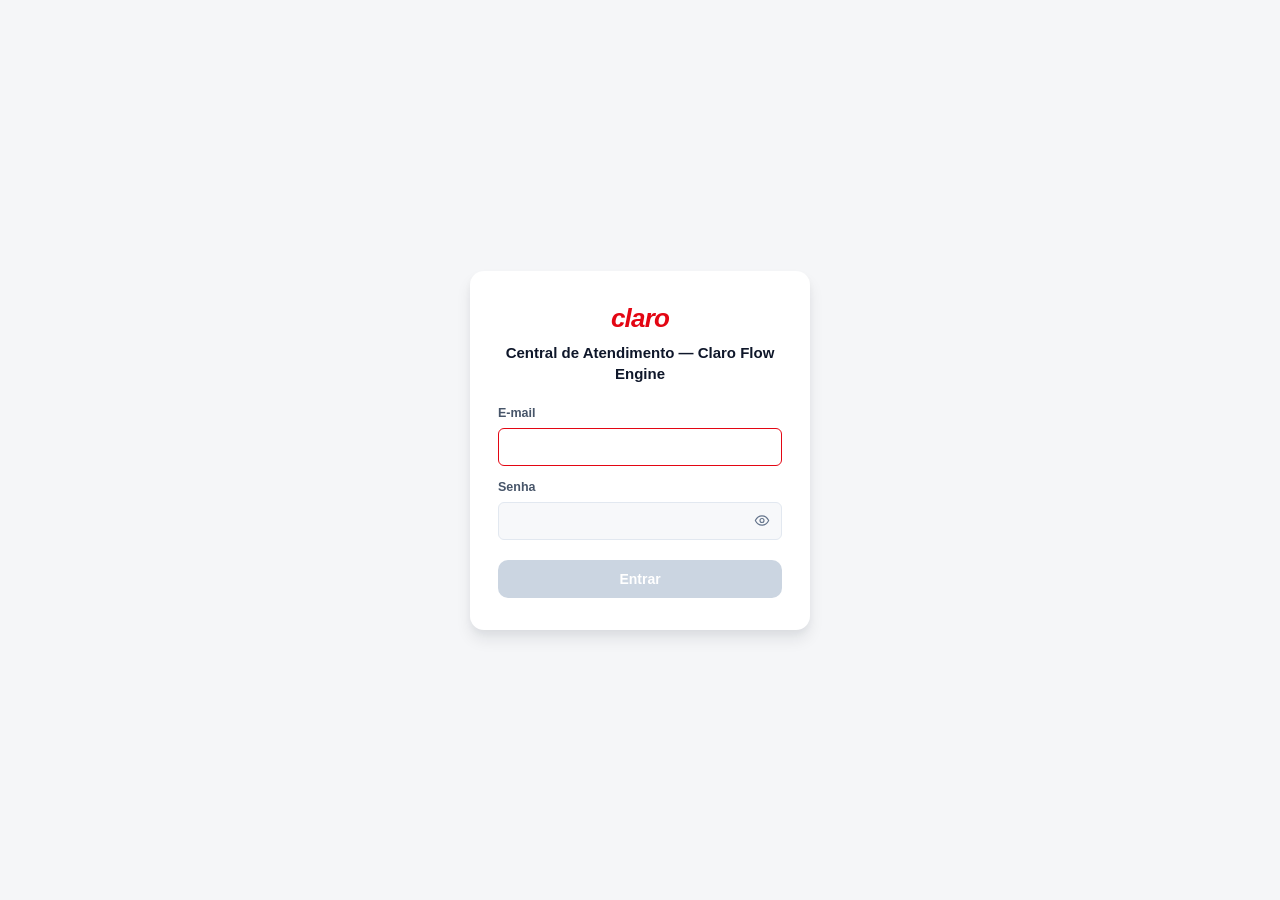
==== channels/attendant-panel/index.html @ 2c543854 "feat(a11y): add accessibility preferences base for text size, spacing, motion and focus" ====
<!DOCTYPE html>
<html lang="pt-BR">
<head>
  <meta charset="UTF-8" />
  <meta name="viewport" content="width=device-width, initial-scale=1.0" />
  <title>Painel do Atendente (simulado)</title>
  <link rel="stylesheet" href="styles.css" />
  <link rel="stylesheet" href="a11y.css" />
  <script src="a11y.js"></script>
</head>
<body>
  <!-- Tela de login (FASE 4.1, item C.2) — mostrada sempre que não há sessão válida; .app-layout
       começa escondido via HTML mesmo (não só JS) para nunca "piscar" o painel antes da checagem. -->
  <div id="login-screen" class="login-screen">
    <form id="login-form" class="login-card" novalidate>
      <div class="login-brand">
        <div class="sidebar-logo login-logo">claro</div>
        <h1 class="login-title">Central de Atendimento — Claro Flow Engine</h1>
      </div>

      <div id="login-error" class="login-error hidden" role="alert"></div>

      <label for="login-email" class="login-label">E-mail</label>
      <input id="login-email" type="email" class="login-input" autocomplete="username" required />

      <label for="login-password" class="login-label">Senha</label>
      <div class="login-password-wrapper">
        <input id="login-password" type="password" class="login-input" autocomplete="current-password" required />
        <button type="button" class="login-password-toggle" id="login-password-toggle" aria-label="Mostrar senha">
          <svg viewBox="0 0 24 24" fill="none" xmlns="http://www.w3.org/2000/svg" width="17" height="17" aria-hidden="true"><path d="M2 12s3.5-7 10-7 10 7 10 7-3.5 7-10 7-10-7-10-7z" stroke="currentColor" stroke-width="1.7" stroke-linecap="round" stroke-linejoin="round"/><circle cx="12" cy="12" r="3" stroke="currentColor" stroke-width="1.7"/></svg>
        </button>
      </div>

      <button type="submit" class="login-submit-button" id="login-submit-button" disabled>
        <span class="login-submit-spinner" aria-hidden="true"></span>
        <span id="login-submit-text">Entrar</span>
      </button>
    </form>
  </div>

  <div class="layout hidden" id="app-layout">

    <aside class="sidebar">
      <div class="sidebar-brand">
        <div class="sidebar-logo">claro</div>
        <div class="sidebar-brand-subtitle">Central de Atendimento</div>
      </div>

      <!-- Dados do usuário logado (FASE 4.1, item C.4) — preenchidos via JS a partir de GET /auth/me. -->
      <div class="attendant-card">
        <div class="attendant-avatar" id="attendant-avatar">--</div>
        <div class="attendant-info">
          <div class="attendant-name" id="attendant-name">—</div>
          <div class="attendant-role" id="attendant-role">—</div>
          <div class="attendant-status"><span class="status-dot-pulse" aria-hidden="true"></span>Em atendimento</div>
        </div>
        <button type="button" class="attendant-logout-button" id="sidebar-logout-button" aria-label="Sair">
          <svg viewBox="0 0 24 24" fill="none" xmlns="http://www.w3.org/2000/svg" width="16" height="16" aria-hidden="true"><path d="M15 17l5-5-5-5" stroke="currentColor" stroke-width="1.8" stroke-linecap="round" stroke-linejoin="round"/><path d="M20 12H9" stroke="currentColor" stroke-width="1.8" stroke-linecap="round"/><path d="M12 19H6a2 2 0 01-2-2V7a2 2 0 012-2h6" stroke="currentColor" stroke-width="1.8" stroke-linecap="round" stroke-linejoin="round"/></svg>
        </button>
      </div>

      <!-- Itens de menu exclusivos de um perfil usam data-role="manager" (ou "attendant") — a função
           applyRoleVisibility(role), em app.js, escondo/mostra conforme o perfil logado (FASE 4.1,
           item C.4). Nenhum item usa isso ainda nesta fase; a FASE 4.2 adiciona "Visão do Gestor"
           com data-role="manager". A proteção real continua sendo a policy ManagerOnly no backend
           (B.3) — esconder o item é só experiência de uso, não segurança. -->
      <nav class="sidebar-nav">
        <button type="button" class="sidebar-nav-item active" id="nav-consulta" data-view="consulta">
          <span class="sidebar-nav-icon">
            <svg viewBox="0 0 24 24" fill="none" xmlns="http://www.w3.org/2000/svg" width="17" height="17"><circle cx="11" cy="11" r="7" stroke="currentColor" stroke-width="1.8"/><line x1="21" y1="21" x2="16.5" y2="16.5" stroke="currentColor" stroke-width="1.8" stroke-linecap="round"/></svg>
          </span>
          Consulta de jornada
        </button>
        <button type="button" class="sidebar-nav-item" id="nav-jornadas-ativas" data-view="jornadas-ativas">
          <span class="sidebar-nav-icon">
            <svg viewBox="0 0 24 24" fill="none" xmlns="http://www.w3.org/2000/svg" width="17" height="17"><line x1="4" y1="6" x2="20" y2="6" stroke="currentColor" stroke-width="1.8" stroke-linecap="round"/><line x1="4" y1="12" x2="20" y2="12" stroke="currentColor" stroke-width="1.8" stroke-linecap="round"/><line x1="4" y1="18" x2="14" y2="18" stroke="currentColor" stroke-width="1.8" stroke-linecap="round"/></svg>
          </span>
          Jornadas ativas
          <span class="sidebar-nav-badge hidden" id="active-journeys-badge">0</span>
        </button>
        <button type="button" class="sidebar-nav-item" id="nav-metricas" data-view="metricas">
          <span class="sidebar-nav-icon">
            <svg viewBox="0 0 24 24" fill="none" xmlns="http://www.w3.org/2000/svg" width="17" height="17"><line x1="5" y1="20" x2="5" y2="12" stroke="currentColor" stroke-width="1.8" stroke-linecap="round"/><line x1="12" y1="20" x2="12" y2="6" stroke="currentColor" stroke-width="1.8" stroke-linecap="round"/><line x1="19" y1="20" x2="19" y2="15" stroke="currentColor" stroke-width="1.8" stroke-linecap="round"/></svg>
          </span>
          Métricas
        </button>
        <button type="button" class="sidebar-nav-item" id="nav-oportunidades" data-view="oportunidades">
          <span class="sidebar-nav-icon">
            <svg viewBox="0 0 24 24" fill="none" xmlns="http://www.w3.org/2000/svg" width="17" height="17"><path d="M12 2l2.5 6.5L21 11l-6.5 2.5L12 20l-2.5-6.5L3 11l6.5-2.5L12 2z" stroke="currentColor" stroke-width="1.6" stroke-linejoin="round"/></svg>
          </span>
          Oportunidades
          <span class="sidebar-nav-badge hidden" id="opportunities-badge">0</span>
        </button>
        <button type="button" class="sidebar-nav-item" id="nav-configuracoes" data-view="configuracoes">
          <span class="sidebar-nav-icon">
            <svg viewBox="0 0 24 24" fill="none" xmlns="http://www.w3.org/2000/svg" width="17" height="17"><circle cx="12" cy="12" r="3" stroke="currentColor" stroke-width="1.7"/><path d="M19.4 15a1.65 1.65 0 00.33 1.82l.06.06a2 2 0 010 2.83 2 2 0 01-2.83 0l-.06-.06a1.65 1.65 0 00-1.82-.33 1.65 1.65 0 00-1 1.51V21a2 2 0 01-2 2 2 2 0 01-2-2v-.09A1.65 1.65 0 009 19.4a1.65 1.65 0 00-1.82.33l-.06.06a2 2 0 01-2.83 0 2 2 0 010-2.83l.06-.06a1.65 1.65 0 00.33-1.82 1.65 1.65 0 00-1.51-1H3a2 2 0 01-2-2 2 2 0 012-2h.09A1.65 1.65 0 004.6 9a1.65 1.65 0 00-.33-1.82l-.06-.06a2 2 0 010-2.83 2 2 0 012.83 0l.06.06a1.65 1.65 0 001.82.33H9a1.65 1.65 0 001-1.51V3a2 2 0 012-2 2 2 0 012 2v.09a1.65 1.65 0 001 1.51 1.65 1.65 0 001.82-.33l.06-.06a2 2 0 012.83 0 2 2 0 010 2.83l-.06.06a1.65 1.65 0 00-.33 1.82V9a1.65 1.65 0 001.51 1H21a2 2 0 012 2 2 2 0 01-2 2h-.09a1.65 1.65 0 00-1.51 1z" stroke="currentColor" stroke-width="1.5" stroke-linecap="round" stroke-linejoin="round"/></svg>
          </span>
          Configurações
        </button>
      </nav>

      <div class="sidebar-footer">CFE v1.0 — Modo simulação</div>
    </aside>

    <main class="main">
      <header class="main-header">
        <div>
          <h1 id="main-title">Consulta de Jornada</h1>
          <p class="main-subtitle" id="main-subtitle">Consulte o contexto completo de qualquer cliente em atendimento</p>
        </div>
        <div class="header-clock" id="header-clock" aria-live="off"></div>
      </header>

      <div id="view-consulta" class="main-view">

      <div id="degraded-banner" class="degraded-banner hidden">
        <span id="degraded-banner-text"></span>
      </div>

      <form id="search-form" class="search-form">
        <div class="search-input-wrapper">
          <span class="search-input-icon" aria-hidden="true">
            <svg viewBox="0 0 24 24" fill="none" xmlns="http://www.w3.org/2000/svg" width="17" height="17"><circle cx="11" cy="11" r="7" stroke="currentColor" stroke-width="1.8"/><line x1="21" y1="21" x2="16.5" y2="16.5" stroke="currentColor" stroke-width="1.8" stroke-linecap="round"/></svg>
          </span>
          <input id="search-input" type="text" placeholder="Digite CPF ou telefone do cliente" autocomplete="off" />
        </div>
        <button type="submit">
          <svg viewBox="0 0 24 24" fill="none" xmlns="http://www.w3.org/2000/svg" width="15" height="15"><circle cx="11" cy="11" r="7" stroke="currentColor" stroke-width="1.9"/><line x1="21" y1="21" x2="16.5" y2="16.5" stroke="currentColor" stroke-width="1.9" stroke-linecap="round"/></svg>
          Buscar
        </button>
      </form>
      <p class="search-hint">Aceita CPF (11 dígitos) ou telefone com DDD (13 dígitos).</p>

      <div id="search-message" class="search-message hidden"></div>

      <!-- Empty state -->
      <div id="empty-state" class="empty-state">
        <div class="empty-state-icon" aria-hidden="true">
          <svg viewBox="0 0 24 24" fill="none" xmlns="http://www.w3.org/2000/svg" width="52" height="52"><circle cx="10" cy="8" r="3.5" stroke="currentColor" stroke-width="1.4"/><path d="M3.5 19c1.4-3.3 3.8-5 6.5-5" stroke="currentColor" stroke-width="1.4" stroke-linecap="round"/><circle cx="16.5" cy="16.5" r="4" stroke="currentColor" stroke-width="1.4"/><line x1="19.3" y1="19.3" x2="22" y2="22" stroke="currentColor" stroke-width="1.4" stroke-linecap="round"/></svg>
        </div>
        <h2>Nenhum cliente em consulta</h2>
        <p>Digite o CPF ou telefone do cliente no campo acima<br />para visualizar o contexto completo da jornada.</p>

        <div class="empty-state-suggestions">
          <div class="suggestion-card">
            <span class="suggestion-label">Última consulta</span>
            <span class="suggestion-value">Ana Silva — há 5 min</span>
          </div>
          <div class="suggestion-card">
            <span class="suggestion-label">Cliente frequente</span>
            <span class="suggestion-value">Carlos Mendes</span>
          </div>
          <div class="suggestion-card">
            <span class="suggestion-label">Aguardando retomada</span>
            <span class="suggestion-value">Mariana Souza</span>
          </div>
        </div>
      </div>

      <!-- Dados do Cliente -->
      <section id="customer-block" class="panel-block customer-hero hidden">
        <div class="customer-hero-header">
          <div class="customer-avatar" id="customer-avatar">--</div>
          <div class="customer-hero-info">
            <div id="customer-name" class="customer-hero-name"></div>
            <div class="customer-hero-cpf-row">
              <span id="customer-cpf" class="customer-hero-cpf"></span>
              <button type="button" id="reveal-cpf-button" class="reveal-cpf-button hidden" aria-label="Mostrar CPF completo">
                <svg viewBox="0 0 24 24" fill="none" xmlns="http://www.w3.org/2000/svg" width="14" height="14" aria-hidden="true"><path d="M2 12s3.5-6.5 10-6.5S22 12 22 12s-3.5 6.5-10 6.5S2 12 2 12z" stroke="currentColor" stroke-width="1.7" stroke-linejoin="round"/><circle cx="12" cy="12" r="2.6" stroke="currentColor" stroke-width="1.7"/></svg>
                Mostrar CPF completo
              </button>
            </div>
          </div>
          <div class="customer-tenure-badge" id="customer-tenure-badge">Cliente desde —</div>
        </div>
        <div class="customer-hero-divider"></div>
        <div class="customer-detail-grid">
          <div class="detail-item">
            <span class="detail-icon" aria-hidden="true">
              <svg viewBox="0 0 24 24" fill="none" xmlns="http://www.w3.org/2000/svg" width="14" height="14"><path d="M4 5c0-1 1-2 2-2h2l2 5-2 1.5c1 2.5 2.5 4 5 5l1.5-2 5 2v2c0 1-1 2-2 2C10 18.5 4.5 13 4 5z" stroke="currentColor" stroke-width="1.6" stroke-linejoin="round"/></svg>
            </span>
            <div>
              <span class="detail-label">Telefone</span>
              <span id="customer-phone" class="detail-value"></span>
            </div>
          </div>
          <div class="detail-item">
            <span class="detail-icon" aria-hidden="true">
              <svg viewBox="0 0 20 14" fill="currentColor" xmlns="http://www.w3.org/2000/svg" width="14" height="10"><rect x="0" y="9" width="3" height="5" rx="0.5"/><rect x="5.5" y="6" width="3" height="8" rx="0.5"/><rect x="11" y="3" width="3" height="11" rx="0.5"/><rect x="16.5" y="0" width="3" height="14" rx="0.5"/></svg>
            </span>
            <div>
              <span class="detail-label">Plano atual</span>
              <span id="customer-plan" class="detail-value"></span>
            </div>
          </div>
          <div class="detail-item">
            <span class="detail-icon" aria-hidden="true">
              <svg viewBox="0 0 24 24" fill="none" xmlns="http://www.w3.org/2000/svg" width="14" height="14"><rect x="3.5" y="4.5" width="17" height="16" rx="2" stroke="currentColor" stroke-width="1.6"/><line x1="3.5" y1="9.5" x2="20.5" y2="9.5" stroke="currentColor" stroke-width="1.6"/><line x1="8" y1="2.5" x2="8" y2="6.5" stroke="currentColor" stroke-width="1.6" stroke-linecap="round"/><line x1="16" y1="2.5" x2="16" y2="6.5" stroke="currentColor" stroke-width="1.6" stroke-linecap="round"/></svg>
            </span>
            <div>
              <span class="detail-label">Vencimento</span>
              <span id="customer-billing-due-day" class="detail-value detail-value-muted">—</span>
            </div>
          </div>
          <div class="detail-item">
            <span class="detail-icon" aria-hidden="true">
              <svg viewBox="0 0 24 24" fill="none" xmlns="http://www.w3.org/2000/svg" width="14" height="14"><circle cx="8" cy="8" r="2.8" stroke="currentColor" stroke-width="1.5"/><circle cx="16.5" cy="9" r="2.3" stroke="currentColor" stroke-width="1.5"/><path d="M2.5 18c1-3 3.2-4.5 5.5-4.5s4.5 1.5 5.5 4.5" stroke="currentColor" stroke-width="1.5" stroke-linecap="round"/><path d="M14.5 14c2 .2 3.7 1.6 4.5 4" stroke="currentColor" stroke-width="1.5" stroke-linecap="round"/></svg>
            </span>
            <div>
              <span class="detail-label">Segmento</span>
              <span id="customer-segment" class="detail-value detail-value-muted">—</span>
            </div>
          </div>
          <div class="detail-item">
            <span class="detail-icon" aria-hidden="true">
              <svg viewBox="0 0 24 24" fill="none" xmlns="http://www.w3.org/2000/svg" width="14" height="14"><circle cx="12" cy="12" r="9.5" stroke="currentColor" stroke-width="1.6"/><path d="M12 7v5l3.5 2" stroke="currentColor" stroke-width="1.6" stroke-linecap="round" stroke-linejoin="round"/></svg>
            </span>
            <div>
              <span class="detail-label">Cliente desde</span>
              <span id="customer-since" class="detail-value detail-value-muted">—</span>
            </div>
          </div>
          <div class="detail-item">
            <span class="detail-icon" aria-hidden="true">
              <svg viewBox="0 0 24 24" fill="none" xmlns="http://www.w3.org/2000/svg" width="14" height="14"><path d="M21 11.5a8.5 8.5 0 01-12.3 7.6L4 20l1-4.5A8.5 8.5 0 1121 11.5z" stroke="currentColor" stroke-width="1.6" stroke-linejoin="round"/></svg>
            </span>
            <div>
              <span class="detail-label">Meio preferido</span>
              <span id="customer-preferred-channel" class="detail-value detail-value-muted">—</span>
            </div>
          </div>
        </div>

        <!-- Portabilidade dos dados, Art. 18, V da LGPD (FASE 4.3, item C.5) -->
        <div class="customer-actions-row">
          <button type="button" id="export-customer-data-button" class="customer-action-button" title="Exportar dados (LGPD)">
            <svg viewBox="0 0 24 24" fill="none" xmlns="http://www.w3.org/2000/svg" width="15" height="15" aria-hidden="true"><path d="M12 3v12m0 0l-4-4m4 4l4-4" stroke="currentColor" stroke-width="2" stroke-linecap="round" stroke-linejoin="round"/><path d="M5 17v2a2 2 0 002 2h10a2 2 0 002-2v-2" stroke="currentColor" stroke-width="2" stroke-linecap="round"/></svg>
            Exportar dados (LGPD)
          </button>
        </div>
      </section>

      <!-- Status da Jornada -->
      <section id="status-block" class="panel-block hidden">
        <h2>Jornada em andamento</h2>
        <div class="journey-status-columns">
          <div class="journey-status-col">
            <span class="col-label">Status</span>
            <span id="journey-status-badge" class="status-badge"></span>
          </div>
          <div class="journey-status-col">
            <span class="col-label">Canais</span>
            <div class="channel-flow">
              <span class="channel-chip" id="journey-origin-channel-chip">
                <span class="channel-chip-icon" id="journey-origin-channel-icon"></span>
                <span id="journey-origin-channel"></span>
              </span>
              <span class="channel-flow-arrow" id="channel-flow-arrow" aria-hidden="true">
                <svg viewBox="0 0 24 24" fill="none" xmlns="http://www.w3.org/2000/svg" width="15" height="15"><line x1="4" y1="12" x2="19" y2="12" stroke="currentColor" stroke-width="1.8" stroke-linecap="round"/><polyline points="13 6 19 12 13 18" stroke="currentColor" stroke-width="1.8" stroke-linecap="round" stroke-linejoin="round"/></svg>
              </span>
              <span class="channel-chip channel-chip-current" id="journey-current-channel-chip">
                <span class="channel-chip-icon" id="journey-current-channel-icon"></span>
                <span id="journey-current-channel">—</span>
              </span>
            </div>
          </div>
          <div class="journey-status-col">
            <span class="col-label">Intenção</span>
            <span id="journey-intent" class="data-value"></span>
            <span class="journey-last-update-row">Última ação: <span id="journey-last-update"></span></span>
          </div>
        </div>

        <!-- Motivo + descrição do cliente na contestação de cobrança (FASE 3, Bloco A) -->
        <div id="customer-description-block" class="customer-description-block hidden">
          <div id="customer-dispute-reason-row" class="hidden">
            <span class="col-label">Motivo da contestação</span>
            <p id="customer-dispute-reason-text" class="customer-description-text"></p>
          </div>
          <div id="customer-description-row" class="hidden">
            <span class="col-label">Descrição do cliente</span>
            <p id="customer-description-text" class="customer-description-text"></p>
          </div>
        </div>

        <!-- Ações do atendente: concluir ou escalar a jornada (FASE 3.5, item B.1) — só quando status = 'open' -->
        <div id="journey-actions-row" class="journey-actions-row hidden">
          <button type="button" class="journey-action-button journey-action-button--conclude" id="conclude-journey-button">
            <svg viewBox="0 0 24 24" fill="none" xmlns="http://www.w3.org/2000/svg" width="15" height="15" aria-hidden="true"><polyline points="4 12 9.5 17.5 20 6" stroke="currentColor" stroke-width="2.2" stroke-linecap="round" stroke-linejoin="round"/></svg>
            Concluir jornada
          </button>
          <button type="button" class="journey-action-button journey-action-button--escalate" id="escalate-journey-button">
            <svg viewBox="0 0 24 24" fill="none" xmlns="http://www.w3.org/2000/svg" width="15" height="15" aria-hidden="true"><line x1="7" y1="17" x2="17" y2="7" stroke="currentColor" stroke-width="2.2" stroke-linecap="round"/><polyline points="8 7 17 7 17 16" stroke="currentColor" stroke-width="2.2" stroke-linecap="round" stroke-linejoin="round"/></svg>
            Escalar
          </button>
        </div>

        <!-- Badge informativo quando a jornada está escalada (FASE 3.5, item B.1) -->
        <div id="journey-escalated-info" class="journey-escalated-info hidden">
          <svg viewBox="0 0 24 24" fill="none" xmlns="http://www.w3.org/2000/svg" width="15" height="15" aria-hidden="true"><circle cx="12" cy="12" r="9.5" stroke="currentColor" stroke-width="1.8"/><line x1="9.5" y1="9" x2="9.5" y2="15" stroke="currentColor" stroke-width="1.8" stroke-linecap="round"/><line x1="14.5" y1="9" x2="14.5" y2="15" stroke="currentColor" stroke-width="1.8" stroke-linecap="round"/></svg>
          <span>Escalada para <strong id="journey-escalated-area"></strong> — aguardando desfecho externo.</span>
        </div>

        <!-- Caixa de desfecho — categoria de conclusão (verde) ou área de escalação (âmbar) (FASE 3.5, item B.4) -->
        <div id="journey-resolution-box" class="journey-resolution-box hidden">
          <div class="journey-resolution-title" id="journey-resolution-title"></div>
          <p class="journey-resolution-description hidden" id="journey-resolution-description"></p>
        </div>
      </section>

      <!-- Sem jornada ativa — o card de dados do cliente acima continua visível (FASE 3, item C.2) -->
      <p id="no-active-journey-message" class="no-active-journey-message hidden">
        Este cliente não tem jornadas em andamento no momento.
      </p>

      <!-- Resumo de interações históricas do cliente (ETAPA 2, Passo B; mini-stats visuais na FASE 3.1, item B.1) -->
      <section id="interactions-summary-block" class="panel-block hidden">
        <h2>Resumo de interações</h2>
        <div id="interactions-summary-grid" class="interactions-summary-grid">
          <div id="interactions-stat-total" class="interactions-stat">
            <div class="interactions-stat-icon interactions-stat-icon--total">
              <svg viewBox="0 0 24 24" fill="none" stroke="currentColor" stroke-width="2" stroke-linecap="round" stroke-linejoin="round"><rect x="4" y="4" width="7" height="7" rx="1"></rect><rect x="13" y="4" width="7" height="7" rx="1"></rect><rect x="4" y="13" width="7" height="7" rx="1"></rect><rect x="13" y="13" width="7" height="7" rx="1"></rect></svg>
            </div>
            <div id="interactions-stat-total-value" class="interactions-stat-value">0</div>
            <div class="interactions-stat-label">Total</div>
          </div>
          <div id="interactions-stat-concluded" class="interactions-stat">
            <div class="interactions-stat-icon interactions-stat-icon--concluded">
              <svg viewBox="0 0 24 24" fill="none" stroke="currentColor" stroke-width="2" stroke-linecap="round" stroke-linejoin="round"><path d="M20 6L9 17l-5-5"></path></svg>
            </div>
            <div id="interactions-stat-concluded-value" class="interactions-stat-value">0</div>
            <div class="interactions-stat-label">Concluídas</div>
          </div>
          <div id="interactions-stat-abandoned" class="interactions-stat">
            <div class="interactions-stat-icon interactions-stat-icon--abandoned">
              <svg viewBox="0 0 24 24" fill="none" stroke="currentColor" stroke-width="2" stroke-linecap="round" stroke-linejoin="round"><path d="M9 14L4 9l5-5"></path><path d="M4 9h10.5a5.5 5.5 0 0 1 0 11H11"></path></svg>
            </div>
            <div id="interactions-stat-abandoned-value" class="interactions-stat-value">0</div>
            <div class="interactions-stat-label">Abandonadas</div>
          </div>
          <div id="interactions-stat-expired" class="interactions-stat">
            <div class="interactions-stat-icon interactions-stat-icon--expired">
              <svg viewBox="0 0 24 24" fill="none" stroke="currentColor" stroke-width="2" stroke-linecap="round" stroke-linejoin="round"><circle cx="12" cy="12" r="9"></circle><path d="M12 7v5l3 3"></path></svg>
            </div>
            <div id="interactions-stat-expired-value" class="interactions-stat-value">0</div>
            <div class="interactions-stat-label">Expiradas</div>
          </div>
        </div>
      </section>

      <!-- Histórico -->
      <section id="history-block" class="panel-block hidden">
        <h2>Histórico da Jornada</h2>
        <ul id="history-list" class="history-list"></ul>
      </section>

      <!-- Jornadas anteriores (ETAPA 2, Passo B) -->
      <section id="previous-journeys-block" class="panel-block hidden">
        <h2>Histórico de jornadas anteriores</h2>
        <ul id="previous-journeys-list" class="previous-journeys-list"></ul>
      </section>

      <footer class="polling-footer" id="polling-footer">
        <span class="polling-dot" id="polling-dot" aria-hidden="true"></span>
        <span id="polling-footer-text">Atualização automática ativa · a cada 4 segundos</span>
      </footer>

      </div>

      <!-- Jornadas Ativas — dados reais via GET /journeys/active (FASE 3.2, Bloco B) -->
      <div id="view-jornadas-ativas" class="main-view hidden">
        <table class="mock-table" id="active-journeys-table">
          <thead>
            <tr>
              <th>Cliente</th>
              <th>Intenção</th>
              <th>Canal</th>
              <th>Tempo desde início</th>
            </tr>
          </thead>
          <tbody id="active-journeys-body">
            <!-- linhas geradas via JS, clicáveis -->
          </tbody>
        </table>
        <div id="active-journeys-empty" class="active-journeys-empty hidden">
          <svg viewBox="0 0 24 24" fill="none" stroke="currentColor" stroke-width="1.6" stroke-linecap="round" stroke-linejoin="round" class="active-journeys-empty-icon"><circle cx="12" cy="12" r="10"></circle><path d="M8 12.5l2.5 2.5 5.5-6"></path></svg>
          <p class="active-journeys-empty-title">Nenhuma jornada em andamento no momento</p>
          <p class="active-journeys-empty-subtitle">Todas as jornadas foram concluídas ou não há novas interações agora. Esta tela atualiza automaticamente.</p>
        </div>
      </div>

      <!-- Métricas — dados reais via GET /metrics/summary (FASE 3.2, Bloco C) -->
      <div id="view-metricas" class="main-view hidden">
        <div class="mock-metrics-grid">
          <div class="mock-metric-card mock-metric-card--tma">
            <div class="mock-metric-icon">
              <svg viewBox="0 0 24 24" fill="none" stroke="currentColor" stroke-width="2" stroke-linecap="round" stroke-linejoin="round"><circle cx="12" cy="12" r="9"></circle><path d="M12 7v5l3 3"></path></svg>
            </div>
            <span class="mock-metric-label">TMA médio</span>
            <span class="mock-metric-value" id="metric-tma-value">—</span>
            <span class="mock-metric-period">últimos 30 dias</span>
          </div>
          <div class="mock-metric-card mock-metric-card--volume">
            <div class="mock-metric-icon">
              <svg viewBox="0 0 24 24" fill="none" stroke="currentColor" stroke-width="2" stroke-linecap="round" stroke-linejoin="round"><path d="M4 20V10"></path><path d="M12 20V4"></path><path d="M20 20v-7"></path></svg>
            </div>
            <span class="mock-metric-label">Jornadas hoje</span>
            <span class="mock-metric-value" id="metric-journeys-today-value">—</span>
            <span class="mock-metric-period">desde 00:00</span>
          </div>
          <div class="mock-metric-card mock-metric-card--completion">
            <div class="mock-metric-icon">
              <svg viewBox="0 0 24 24" fill="none" stroke="currentColor" stroke-width="2" stroke-linecap="round" stroke-linejoin="round"><circle cx="12" cy="12" r="9"></circle><path d="M8.5 12.5l2.5 2.5 4.5-5"></path></svg>
            </div>
            <span class="mock-metric-label">Taxa de conclusão</span>
            <span class="mock-metric-value" id="metric-conclusion-rate-value">—</span>
            <span class="mock-metric-period">últimos 30 dias</span>
          </div>
          <div class="mock-metric-card mock-metric-card--channel">
            <div class="mock-metric-icon">
              <svg viewBox="0 0 24 24" fill="none" stroke="currentColor" stroke-width="2" stroke-linecap="round" stroke-linejoin="round"><path d="M21 11.5a8.5 8.5 0 01-12.3 7.6L4 20l1-4.5A8.5 8.5 0 1121 11.5z"></path></svg>
            </div>
            <span class="mock-metric-label">Canal mais usado</span>
            <span class="mock-metric-value" id="metric-channel-value">—</span>
            <span class="mock-metric-period">últimos 30 dias</span>
          </div>
        </div>
      </div>

      <!-- Oportunidades — dados reais via GET /opportunities (FASE 3.6) -->
      <div id="view-oportunidades" class="main-view hidden">
        <p class="opp-intro">Insights gerados a partir de dados de jornadas.</p>

        <div class="opp-toolbar">
          <div class="opp-filters">
            <select id="opp-filter-group" class="opp-filter-select" aria-label="Filtrar por grupo de status">
              <option value="active" selected>Ativas</option>
              <option value="all">Todas</option>
              <option value="history">Histórico</option>
            </select>
            <select id="opp-filter-urgency" class="opp-filter-select" aria-label="Filtrar por urgência">
              <option value="">Urgência: todas</option>
              <option value="critical">Crítica</option>
              <option value="high">Alta</option>
              <option value="medium">Média</option>
              <option value="low">Baixa</option>
            </select>
            <select id="opp-filter-category" class="opp-filter-select" aria-label="Filtrar por categoria">
              <option value="">Categoria: todas</option>
              <option value="abandoned_plan_change">Abandonaram troca de plano</option>
              <option value="abandoned_dispute">Abandonaram contestação</option>
              <option value="active_engaged_customer">Clientes engajados</option>
              <option value="inactive_customer">Clientes inativos</option>
            </select>
            <select id="opp-filter-status" class="opp-filter-select" aria-label="Filtrar por status exato">
              <option value="">Status: todos</option>
              <option value="new">Novo</option>
              <option value="contacted">Abordado</option>
              <option value="converted">Convertido</option>
              <option value="not_relevant">Não relevante</option>
            </select>
          </div>

          <button type="button" class="opp-detect-button" id="opp-detect-button">
            <svg viewBox="0 0 24 24" fill="none" xmlns="http://www.w3.org/2000/svg" width="14" height="14" aria-hidden="true"><path d="M20 11A8 8 0 104.5 14.5" stroke="currentColor" stroke-width="1.8" stroke-linecap="round"/><path d="M20 5v6h-6" stroke="currentColor" stroke-width="1.8" stroke-linecap="round" stroke-linejoin="round"/></svg>
            Detectar novas oportunidades
          </button>
        </div>

        <div id="opp-cards-container" class="opp-cards"></div>
        <p id="opp-empty-message" class="opp-empty-message hidden">Nenhuma oportunidade encontrada com os filtros atuais.</p>
      </div>

      <!-- Configurações — dados reais desde a FASE 4.1 (item C.5); layout em cards da FASE 3.1 mantido -->
      <div id="view-configuracoes" class="main-view hidden">
        <div class="mock-settings-sections">
          <div class="mock-settings-card">
            <div class="mock-settings-card-header">
              <svg viewBox="0 0 24 24" fill="none" stroke="currentColor" stroke-width="2" stroke-linecap="round" stroke-linejoin="round"><circle cx="12" cy="8" r="4"></circle><path d="M4 20c0-3.3 3.6-6 8-6s8 2.7 8 6"></path></svg>
              Meu perfil
            </div>
            <div class="settings-readonly-grid">
              <div class="detail-item">
                <span class="detail-label">Nome</span>
                <span id="settings-profile-name" class="detail-value">—</span>
              </div>
              <div class="detail-item">
                <span class="detail-label">E-mail</span>
                <span id="settings-profile-email" class="detail-value">—</span>
              </div>
              <div class="detail-item">
                <span class="detail-label">Perfil</span>
                <span id="settings-profile-role" class="detail-value">—</span>
              </div>
              <div class="detail-item">
                <span class="detail-label">Último acesso</span>
                <span id="settings-profile-last-login" class="detail-value">—</span>
              </div>
            </div>
          </div>

          <div class="mock-settings-card">
            <div class="mock-settings-card-header">
              <svg viewBox="0 0 24 24" fill="none" stroke="currentColor" stroke-width="2" stroke-linecap="round" stroke-linejoin="round"><rect x="4" y="11" width="16" height="9" rx="2"></rect><path d="M8 11V7a4 4 0 018 0v4"></path></svg>
              Alterar senha
            </div>
            <form id="change-password-form" class="mock-settings-form" novalidate>
              <div id="change-password-error" class="settings-form-error hidden" role="alert"></div>
              <label for="current-password-input">
                <span class="detail-label">Senha atual</span>
                <input id="current-password-input" type="password" autocomplete="current-password" required />
              </label>
              <label for="new-password-input">
                <span class="detail-label">Nova senha</span>
                <input id="new-password-input" type="password" autocomplete="new-password" required />
              </label>
              <label for="confirm-password-input">
                <span class="detail-label">Confirmar nova senha</span>
                <input id="confirm-password-input" type="password" autocomplete="new-password" required />
              </label>
              <button type="submit" class="settings-save-button" id="change-password-submit">Salvar nova senha</button>
            </form>
          </div>

          <div class="mock-settings-card">
            <div class="mock-settings-card-header">
              <svg viewBox="0 0 24 24" fill="none" stroke="currentColor" stroke-width="2" stroke-linecap="round" stroke-linejoin="round"><path d="M15 17l5-5-5-5"></path><path d="M20 12H9"></path><path d="M12 19H6a2 2 0 01-2-2V7a2 2 0 012-2h6"></path></svg>
              Sessão
            </div>
            <button type="button" class="settings-logout-button" id="settings-logout-button">Sair</button>
          </div>
        </div>
      </div>
    </main>

  </div>

  <!-- Modal "Concluir jornada" (FASE 3.5, item B.2) -->
  <div id="conclude-modal" class="panel-modal-overlay hidden">
    <div class="panel-modal-box">
      <div class="panel-modal-header">
        <svg viewBox="0 0 24 24" fill="none" xmlns="http://www.w3.org/2000/svg" width="18" height="18" aria-hidden="true"><polyline points="4 12 9.5 17.5 20 6" stroke="currentColor" stroke-width="2.2" stroke-linecap="round" stroke-linejoin="round"/></svg>
        Concluir jornada
      </div>

      <p class="panel-modal-question">Como foi resolvido?</p>
      <div id="conclude-options" class="panel-modal-options" role="radiogroup" aria-label="Categoria de resolução"></div>

      <label for="conclude-description" class="panel-modal-textarea-label">Observações (opcional)</label>
      <textarea id="conclude-description" class="panel-modal-textarea" maxlength="500" rows="3"></textarea>
      <div class="panel-modal-char-count"><span id="conclude-description-count">0</span>/500 caracteres</div>

      <div class="panel-modal-actions">
        <button type="button" class="secondary-button" id="conclude-cancel-button">Cancelar</button>
        <button type="button" class="primary-button" id="conclude-confirm-button" disabled>Concluir</button>
      </div>
    </div>
  </div>

  <!-- Modal "Escalar jornada" (FASE 3.5, item B.3) -->
  <div id="escalate-modal" class="panel-modal-overlay hidden">
    <div class="panel-modal-box">
      <div class="panel-modal-header">
        <svg viewBox="0 0 24 24" fill="none" xmlns="http://www.w3.org/2000/svg" width="18" height="18" aria-hidden="true"><line x1="7" y1="17" x2="17" y2="7" stroke="currentColor" stroke-width="2.2" stroke-linecap="round"/><polyline points="8 7 17 7 17 16" stroke="currentColor" stroke-width="2.2" stroke-linecap="round" stroke-linejoin="round"/></svg>
        Escalar jornada
      </div>

      <p class="panel-modal-question">Encaminhar para qual área?</p>
      <div id="escalate-options" class="panel-modal-options" role="radiogroup" aria-label="Área de escalação"></div>

      <label for="escalate-description" class="panel-modal-textarea-label">Motivo da escalação (opcional)</label>
      <textarea id="escalate-description" class="panel-modal-textarea" maxlength="500" rows="3"></textarea>
      <div class="panel-modal-char-count"><span id="escalate-description-count">0</span>/500 caracteres</div>

      <div class="panel-modal-info-note">
        <svg viewBox="0 0 24 24" fill="none" xmlns="http://www.w3.org/2000/svg" width="14" height="14" aria-hidden="true"><circle cx="12" cy="12" r="9.5" stroke="currentColor" stroke-width="1.8"/><line x1="12" y1="11" x2="12" y2="16.5" stroke="currentColor" stroke-width="1.8" stroke-linecap="round"/><circle cx="12" cy="7.6" r="1.05" fill="currentColor"/></svg>
        A jornada permanecerá aberta no CFE aguardando desfecho externo.
      </div>

      <div class="panel-modal-actions">
        <button type="button" class="secondary-button" id="escalate-cancel-button">Cancelar</button>
        <button type="button" class="primary-button" id="escalate-confirm-button" disabled>Escalar</button>
      </div>
    </div>
  </div>

  <!-- Revelação auditada de CPF (FASE 4.3, item A.5) -->
  <div id="reveal-cpf-modal" class="panel-modal-overlay hidden">
    <div class="panel-modal-box">
      <div class="panel-modal-header">
        <svg viewBox="0 0 24 24" fill="none" xmlns="http://www.w3.org/2000/svg" width="18" height="18" aria-hidden="true"><path d="M2 12s3.5-6.5 10-6.5S22 12 22 12s-3.5 6.5-10 6.5S2 12 2 12z" stroke="currentColor" stroke-width="1.7" stroke-linejoin="round"/><circle cx="12" cy="12" r="2.6" stroke="currentColor" stroke-width="1.7"/></svg>
        Mostrar CPF completo
      </div>

      <p class="panel-modal-question">Esta consulta fica registrada com seu nome.</p>
      <div id="reveal-cpf-options" class="panel-modal-options" role="radiogroup" aria-label="Motivo da revelação"></div>

      <div class="panel-modal-actions">
        <button type="button" class="secondary-button" id="reveal-cpf-cancel-button">Cancelar</button>
        <button type="button" class="primary-button" id="reveal-cpf-confirm-button" disabled>Mostrar</button>
      </div>
    </div>
  </div>

  <!-- Exportação de dados do cliente — portabilidade, Art. 18, V da LGPD (FASE 4.3, item C.5) -->
  <div id="export-data-modal" class="panel-modal-overlay hidden">
    <div class="panel-modal-box">
      <div class="panel-modal-header">
        <svg viewBox="0 0 24 24" fill="none" xmlns="http://www.w3.org/2000/svg" width="18" height="18" aria-hidden="true"><path d="M12 3v12m0 0l-4-4m4 4l4-4" stroke="currentColor" stroke-width="2" stroke-linecap="round" stroke-linejoin="round"/><path d="M5 17v2a2 2 0 002 2h10a2 2 0 002-2v-2" stroke="currentColor" stroke-width="2" stroke-linecap="round"/></svg>
        Exportar dados do cliente
      </div>

      <p class="panel-modal-question">
        Gera um arquivo com todos os dados pessoais e o histórico de atendimento deste cliente,
        conforme o direito à portabilidade (LGPD, Art. 18, V). Confirme a identidade do cliente antes
        de enviar o arquivo. Esta exportação fica registrada com seu nome.
      </p>

      <div class="panel-modal-actions">
        <button type="button" class="secondary-button" id="export-data-cancel-button">Cancelar</button>
        <button type="button" class="primary-button" id="export-data-confirm-button">Exportar</button>
      </div>
    </div>
  </div>

  <!-- Modal genérico de ação de oportunidade (marcar como abordada/convertida/não relevante) — FASE 3.6, item B.4 -->
  <div id="opp-action-modal" class="panel-modal-overlay hidden">
    <div class="panel-modal-box">
      <div class="panel-modal-header" id="opp-action-modal-title">Marcar oportunidade como abordada</div>
      <p class="panel-modal-question" id="opp-action-modal-subtitle"></p>

      <label for="opp-action-notes" class="panel-modal-textarea-label">Observações (opcional)</label>
      <textarea id="opp-action-notes" class="panel-modal-textarea" maxlength="500" rows="3"></textarea>
      <div class="panel-modal-char-count"><span id="opp-action-notes-count">0</span>/500 caracteres</div>

      <div class="panel-modal-actions">
        <button type="button" class="secondary-button" id="opp-action-cancel-button">Cancelar</button>
        <button type="button" class="primary-button" id="opp-action-confirm-button">Confirmar</button>
      </div>
    </div>
  </div>

  <!-- Toasts de feedback (FASE 3.5, item B.4) -->
  <div id="toast-container" class="toast-container" aria-live="polite"></div>

  <script src="config.js"></script>
  <script src="app.js"></script>

  <!-- Widget VLibras (Governo Federal) — FASE 3.3, Bloco A. Traduz conteúdo selecionado para Libras. -->
  <div vw class="enabled">
    <div vw-access-button class="active"></div>
    <div vw-plugin-wrapper>
      <div class="vw-plugin-top-wrapper"></div>
    </div>
  </div>
  <script>
    // Bugfix VLibras (cliques exigindo múltiplos toques): o widget intercepta o primeiro clique em
    // qualquer botão/link enquanto o avatar está aberto, exibindo um selo "Interagir" que precisa ser
    // clicado de novo — a menos que o elemento clicado tenha a classe "vlibras-links", que o próprio
    // VLibras reconhece internamente como "não interceptar este clique" (checado contra event.target).
    // Marca todo botão/link real com essa classe, incluindo os criados dinamicamente depois do load.
    (function () {
      var SELECTOR = 'button, a, input[type="submit"], select';
      function mark(root) {
        if (root.matches && root.matches(SELECTOR)) root.classList.add('vlibras-links');
        if (root.querySelectorAll) {
          root.querySelectorAll(SELECTOR).forEach(function (el) { el.classList.add('vlibras-links'); });
        }
      }
      mark(document);
      new MutationObserver(function (mutations) {
        mutations.forEach(function (mutation) {
          mutation.addedNodes.forEach(function (node) {
            if (node.nodeType === 1) mark(node);
          });
        });
      }).observe(document.body, { childList: true, subtree: true });
    })();
  </script>
  <script src="https://vlibras.gov.br/app/vlibras-plugin.js"></script>
  <script>
    new window.VLibras.Widget('https://vlibras.gov.br/app');
  </script>
</body>
</html>
---- channels/attendant-panel/styles.css ----
:root {
  --claro-red: #e30613;
  --claro-red-dark: #b8050f;
  --claro-red-darker: #8b0410;
  --claro-red-hover: #c60510;
  --claro-red-light: #ff4d5a;
  --claro-red-subtle: rgba(227, 6, 19, 0.08);

  --sidebar-bg: linear-gradient(180deg, #b8050f 0%, #8b0410 100%);
  --sidebar-active: rgba(255, 255, 255, 0.15);
  --sidebar-hover: rgba(255, 255, 255, 0.08);
  --sidebar-text: #ffffff;
  --sidebar-text-muted: rgba(255, 255, 255, 0.7);
  --sidebar-border: rgba(255, 255, 255, 0.1);

  --page-bg: #f5f6f8;
  --surface: #ffffff;
  --surface-muted: #f7f8fa;
  --surface-elevated: #ffffff;

  --text-primary: #0f172a;
  --text-secondary: #475569;
  --text-muted: #64748b;
  --text-subtle: #94a3b8;

  --border-subtle: #e2e8f0;
  --border-medium: #cbd5e1;

  --status-open-bg: #dcfce7;
  --status-open-text: #15803d;
  --status-open-dot: #22c55e;
  --status-concluded-bg: #dbeafe;
  --status-concluded-text: #1e40af;
  --status-concluded-dot: #3b82f6;
  --status-abandoned-bg: #fef2f2;
  --status-abandoned-text: #b91c1c;
  --status-abandoned-dot: #ef4444;
  --status-expired-bg: #f1f5f9;
  --status-expired-text: #64748b;
  --status-expired-dot: #94a3b8;
  --status-escalated-bg: #ffedd5;
  --status-escalated-text: #9a3412;
  --status-escalated-dot: #f97316;

  --event-start: #6366f1;
  --event-identity: #8b5cf6;
  --event-update: #06b6d4;
  --event-handoff: #f59e0b;
  --event-resumed: #10b981;
  --event-closed: #64748b;
  --event-expired: #94a3b8;
  --event-abandoned: #ef4444;
  --event-panel: #6b7280;
  --event-concluded-agent: #16a34a;
  --event-escalated: #f97316;

  --shadow-xs: 0 1px 2px rgba(15, 23, 42, 0.04);
  --shadow-sm: 0 1px 3px rgba(15, 23, 42, 0.08), 0 1px 2px rgba(15, 23, 42, 0.04);
  --shadow-md: 0 4px 6px rgba(15, 23, 42, 0.05), 0 2px 4px rgba(15, 23, 42, 0.03);
  --shadow-lg: 0 10px 15px rgba(15, 23, 42, 0.08), 0 4px 6px rgba(15, 23, 42, 0.04);

  --radius-sm: 6px;
  --radius-md: 10px;
  --radius-lg: 14px;
  --radius-xl: 18px;
  --state-danger-text: #b91c1c;
  --state-danger-text-strong: #991b1b;
  --state-danger-bg: #fef2f2;
  --state-danger-bg-strong: #fee2e2;
  --state-danger-border: #fecaca;
  --state-success-icon: #16a34a;
  --state-success-text: #15803d;
  --state-success-dot: #4ade80;
  --state-success-bg: #dcfce7;
  --state-success-bg-soft: #f0fdf4;
  --state-success-hover: #bbf7d0;
  --state-warning-text: #d97706;
  --state-warning-text-strong: #92400e;
  --state-warning-bg: #fffbeb;
  --state-warning-border: #fde68a;
  --state-high-text: #c2410c;
  --state-high-bg: #fff7ed;
  --state-medium-text: #a16207;
  --state-medium-bg: #fefce8;
  --state-info-text: #1e40af;
  --state-info-icon: #2563eb;
  --state-info-bg: #eff6ff;
  --state-info-bg-strong: #dbeafe;
  --state-neutral-bg: #f1f5f9;
}

* {
  box-sizing: border-box;
}

/* Ícones dentro de botões/links nunca recebem o clique (bugfix VLibras): garante que o alvo real do
   clique (event.target) seja sempre o próprio botão/link, nunca o SVG decorativo dentro dele — sem
   isso, clicar num ícone faz o VLibras (quando o avatar está aberto) verificar a classe vlibras-links
   no elemento errado e interceptar o clique mesmo estando marcado. */
button svg, a svg {
  pointer-events: none;
}

/* Foco de teclado visível (FASE 3.3, item B.2.5) — garante que quem navega via Tab enxerga onde está. */
*:focus-visible {
  outline: 2px solid var(--claro-red, var(--claro-red));
  outline-offset: 2px;
}

body {
  margin: 0;
  font-family: -apple-system, BlinkMacSystemFont, 'Segoe UI', Roboto, Helvetica, Arial, sans-serif;
  -webkit-font-smoothing: antialiased;
  background: var(--page-bg);
  color: var(--text-primary);
}

.layout {
  display: flex;
  min-height: 100vh;
}

/* ---------- Sidebar ---------- */

.sidebar {
  width: 240px;
  background: var(--sidebar-bg);
  color: var(--sidebar-text);
  padding: 22px 16px;
  display: flex;
  flex-direction: column;
  gap: 20px;
  flex-shrink: 0;
}

.sidebar-brand {
  padding-bottom: 16px;
  border-bottom: 1px solid var(--sidebar-border);
}

.sidebar-logo {
  font-weight: 900;
  font-style: italic;
  font-size: 1.625rem;
  letter-spacing: -0.03em;
  color: var(--sidebar-text);
}

.sidebar-brand-subtitle {
  font-size: 0.6875rem;
  font-weight: 600;
  text-transform: uppercase;
  letter-spacing: 0.08em;
  color: var(--sidebar-text-muted);
  margin-top: 2px;
}

.attendant-card {
  display: flex;
  align-items: center;
  gap: 12px;
  background: rgba(255, 255, 255, 0.1);
  padding: 12px;
  border-radius: 12px;
}

.attendant-info {
  flex: 1;
  min-width: 0;
}

.attendant-role {
  font-size: 0.6875rem;
  color: rgba(255, 255, 255, 0.75);
  margin-top: 1px;
}

.attendant-logout-button {
  flex-shrink: 0;
  width: 28px;
  height: 28px;
  display: flex;
  align-items: center;
  justify-content: center;
  border-radius: 8px;
  background: transparent;
  border: none;
  color: rgba(255, 255, 255, 0.75);
  cursor: pointer;
}

.attendant-logout-button:hover {
  background: rgba(255, 255, 255, 0.15);
  color: white;
}

.attendant-avatar {
  width: 42px;
  height: 42px;
  border-radius: 50%;
  background: rgba(255, 255, 255, 0.22);
  display: flex;
  align-items: center;
  justify-content: center;
  font-weight: 700;
  font-size: 0.875rem;
  color: white;
  flex-shrink: 0;
}

.attendant-name {
  font-size: 0.875rem;
  font-weight: 600;
  color: white;
}

.attendant-status {
  display: flex;
  align-items: center;
  gap: 5px;
  font-size: 0.6875rem;
  color: rgba(255, 255, 255, 0.85);
  margin-top: 2px;
}

.status-dot-pulse {
  width: 7px;
  height: 7px;
  border-radius: 50%;
  background: var(--state-success-dot);
  animation: pulse 2s ease-in-out infinite;
  flex-shrink: 0;
}

@keyframes pulse {
  0%, 100% { opacity: 0.6; transform: scale(0.9); }
  50% { opacity: 1; transform: scale(1.1); }
}

.sidebar-nav {
  display: flex;
  flex-direction: column;
  gap: 2px;
}

.sidebar-nav-item {
  display: flex;
  align-items: center;
  gap: 10px;
  padding: 9px 10px;
  border-radius: 8px;
  font-size: 0.8125rem;
  color: var(--sidebar-text-muted);
  border-left: 3px solid transparent;
  cursor: pointer;
  transition: background 0.2s ease;
  width: 100%;
  background: none;
  border-top: none;
  border-right: none;
  border-bottom: none;
  font-family: inherit;
  text-align: left;
}

.sidebar-nav-icon {
  display: flex;
  flex-shrink: 0;
}

.sidebar-nav-item:hover {
  background: var(--sidebar-hover);
}

.sidebar-nav-item.active {
  background: var(--sidebar-active);
  color: white;
  font-weight: 600;
  border-left-color: white;
  margin-left: -3px;
}

.sidebar-nav-item.disabled {
  opacity: 0.6;
}

.sidebar-nav-badge {
  margin-left: auto;
  background: rgba(255, 255, 255, 0.2);
  color: white;
  font-size: 0.625rem;
  font-weight: 700;
  padding: 1px 7px;
  border-radius: 999px;
}

.sidebar-footer {
  margin-top: auto;
  font-size: 0.625rem;
  color: rgba(255, 255, 255, 0.5);
  padding-top: 12px;
  border-top: 1px solid var(--sidebar-border);
}

/* ---------- Main ---------- */

.main {
  flex: 1;
  padding: 32px 40px;
  max-width: 1100px;
}

.main-header {
  display: flex;
  justify-content: space-between;
  align-items: flex-start;
  margin-bottom: 18px;
}

.main-header h1 {
  font-size: 1.375rem;
  margin: 0;
  color: var(--text-primary);
}

.main-subtitle {
  font-size: 0.8125rem;
  color: var(--text-muted);
  margin: 4px 0 0;
}

.header-clock {
  font-size: 0.75rem;
  font-weight: 600;
  color: var(--text-secondary);
  background: var(--surface);
  border: 1px solid var(--border-subtle);
  border-radius: 999px;
  padding: 6px 14px;
  box-shadow: var(--shadow-xs);
  white-space: nowrap;
  text-transform: capitalize;
}

.degraded-banner {
  background: var(--state-danger-bg-strong);
  color: var(--state-danger-text-strong);
  border: 1px solid var(--state-danger-border);
  border-radius: var(--radius-md);
  padding: 10px 14px;
  font-size: 0.8125rem;
  margin-bottom: 16px;
}

/* ---------- Busca ---------- */

.search-form {
  display: flex;
  gap: 10px;
  margin-bottom: 6px;
}

.search-input-wrapper {
  position: relative;
  flex: 1;
  display: flex;
  align-items: center;
}

.search-input-icon {
  position: absolute;
  left: 14px;
  color: var(--text-subtle);
  display: flex;
  pointer-events: none;
}

.search-form input {
  width: 100%;
  padding: 12px 14px 12px 40px;
  border-radius: var(--radius-md);
  border: 1px solid var(--border-medium);
  font-size: 0.875rem;
  outline: none;
  background: var(--surface);
  box-shadow: var(--shadow-xs);
  transition: border-color 0.15s ease, box-shadow 0.15s ease;
}

.search-form input:focus {
  border-color: var(--claro-red);
  box-shadow: 0 0 0 3px var(--claro-red-subtle);
}

.search-form button {
  display: flex;
  align-items: center;
  gap: 8px;
  background: var(--claro-red);
  color: white;
  border: none;
  padding: 0 22px;
  border-radius: var(--radius-md);
  font-size: 0.875rem;
  font-weight: 700;
  cursor: pointer;
  transition: background 0.2s ease, transform 0.15s ease;
}

.search-form button:hover {
  background: var(--claro-red-hover);
  transform: translateY(-1px);
}

.search-hint {
  font-size: 0.71875rem;
  color: var(--text-subtle);
  margin: 6px 0 18px;
}

.search-message {
  padding: 10px 14px;
  border-radius: var(--radius-md);
  font-size: 0.8125rem;
  margin-bottom: 16px;
}

.search-message.info {
  background: var(--state-info-bg);
  color: var(--state-info-text);
}

.search-message.error {
  background: var(--state-danger-bg);
  color: var(--state-danger-text);
}

/* ---------- Empty state ---------- */

.empty-state {
  display: flex;
  flex-direction: column;
  align-items: center;
  text-align: center;
  padding: 48px 20px;
  color: var(--text-muted);
}

.empty-state-icon {
  color: var(--text-subtle);
  margin-bottom: 14px;
}

.empty-state h2 {
  font-size: 1rem;
  color: var(--text-secondary);
  margin: 0 0 6px;
}

.empty-state p {
  font-size: 0.8125rem;
  line-height: 1.6;
  margin: 0 0 28px;
}

.empty-state-suggestions {
  display: flex;
  gap: 14px;
  flex-wrap: wrap;
  justify-content: center;
}

.suggestion-card {
  display: flex;
  flex-direction: column;
  gap: 4px;
  background: var(--surface);
  border: 1px solid var(--border-subtle);
  border-radius: var(--radius-md);
  padding: 12px 18px;
  box-shadow: var(--shadow-xs);
  min-width: 150px;
}

.suggestion-label {
  font-size: 0.625rem;
  font-weight: 700;
  text-transform: uppercase;
  letter-spacing: 0.04em;
  color: var(--text-subtle);
}

.suggestion-value {
  font-size: 0.8125rem;
  font-weight: 600;
  color: var(--text-secondary);
}

/* ---------- Blocos gerais ---------- */

.panel-block {
  background: var(--surface);
  border: 1px solid var(--border-subtle);
  border-radius: var(--radius-lg);
  padding: 20px 22px;
  margin-bottom: 20px;
  box-shadow: var(--shadow-sm);
  animation: fade-in 0.25s ease-out;
}

@keyframes fade-in {
  from { opacity: 0; transform: translateY(6px); }
  to { opacity: 1; transform: translateY(0); }
}

.panel-block h2 {
  font-size: 0.875rem;
  margin: 0 0 14px;
  color: var(--text-secondary);
}

.interactions-summary-grid {
  display: grid;
  grid-template-columns: repeat(4, 1fr);
  gap: 12px;
}

@media (max-width: 600px) {
  .interactions-summary-grid {
    grid-template-columns: repeat(2, 1fr);
  }
}

.interactions-stat {
  display: flex;
  flex-direction: column;
  align-items: center;
  gap: 6px;
  padding: 14px 8px;
  background: var(--surface-muted);
  border: 1px solid var(--border-subtle);
  border-radius: 10px;
  transition: opacity 0.15s ease;
}

.interactions-stat--zero {
  opacity: 0.5;
}

.interactions-stat-icon {
  width: 20px;
  height: 20px;
}

.interactions-stat-icon svg {
  width: 100%;
  height: 100%;
}

.interactions-stat-icon--total { color: var(--text-muted); }
.interactions-stat-icon--concluded { color: var(--state-success-icon); }
.interactions-stat-icon--abandoned { color: var(--text-muted); }
.interactions-stat-icon--expired { color: var(--state-warning-text); }

.interactions-stat-value {
  font-size: 1.875rem;
  font-weight: 700;
  line-height: 1;
  color: var(--text-primary);
}

.interactions-stat-label {
  font-size: 0.6875rem;
  font-weight: 600;
  text-transform: uppercase;
  letter-spacing: 0.06em;
  color: var(--text-subtle);
}

/* ---------- Jornadas anteriores (ETAPA 2, Passo B) ---------- */

.previous-journeys-list {
  list-style: none;
  margin: 0;
  padding: 0;
  display: flex;
  flex-direction: column;
  gap: 10px;
}

.previous-journey-item {
  border: 1px solid var(--border-subtle);
  border-radius: var(--radius-md, 8px);
  overflow: hidden;
}

.previous-journey-summary {
  width: 100%;
  display: flex;
  align-items: center;
  gap: 10px;
  padding: 10px 12px;
  background: var(--surface);
  border: none;
  cursor: pointer;
  font: inherit;
  text-align: left;
}

.previous-journey-summary:hover {
  background: var(--surface-muted);
}

.previous-journey-intent {
  font-weight: 600;
  font-size: 0.78125rem;
  color: var(--text-primary, var(--text-secondary));
}

.previous-journey-meta {
  flex: 1;
  font-size: 0.71875rem;
  color: var(--text-muted);
}

.previous-journey-chevron {
  color: var(--text-subtle);
  transition: transform 0.15s ease;
  flex-shrink: 0;
}

.previous-journey-item.expanded .previous-journey-chevron {
  transform: rotate(180deg);
}

.previous-journey-detail {
  padding: 14px 12px 16px;
  border-top: 1px solid var(--border-subtle);
  background: var(--surface-muted);
}

.coming-soon {
  font-size: 0.75rem;
  color: var(--text-subtle);
  font-style: italic;
  margin: 0;
}

/* ---------- Telas mockadas do menu lateral (FASE 3, item C.5) ---------- */

.mock-banner {
  background: var(--state-warning-bg);
  border: 1px solid var(--state-warning-border);
  color: var(--state-warning-text-strong);
  border-radius: var(--radius-md);
  padding: 10px 14px;
  font-size: 0.78125rem;
  margin-bottom: 20px;
}

.mock-table {
  width: 100%;
  border-collapse: collapse;
  background: var(--surface);
  border: 1px solid var(--border-subtle);
  border-radius: var(--radius-lg);
  overflow: hidden;
  font-size: 0.8125rem;
}

.mock-table th {
  text-align: left;
  font-size: 0.65625rem;
  text-transform: uppercase;
  letter-spacing: 0.04em;
  color: var(--text-subtle);
  padding: 10px 14px;
  background: var(--surface-muted);
  border-bottom: 1px solid var(--border-subtle);
}

.mock-table td {
  padding: 10px 14px;
  border-bottom: 1px solid var(--border-subtle);
  color: var(--text-secondary);
}

.mock-table tbody tr:last-child td {
  border-bottom: none;
}

.mock-table tbody tr {
  cursor: pointer;
}

.mock-table tbody tr:hover {
  background: var(--surface-muted);
}

/* B.3.1 (FASE 3.1) — cliente com avatar, badges de intenção/canal, tempo por urgência */

.mock-table-client {
  display: flex;
  align-items: center;
  gap: 10px;
}

/* B.1 (FASE 3.2) — empty state da tela Jornadas Ativas quando não há jornadas com status 'open' */

.active-journeys-empty {
  display: flex;
  flex-direction: column;
  align-items: center;
  text-align: center;
  gap: 8px;
  padding: 64px 24px;
  color: var(--text-muted);
}

.active-journeys-empty-icon {
  width: 48px;
  height: 48px;
  color: var(--state-success-icon);
  margin-bottom: 8px;
}

.active-journeys-empty-title {
  font-size: 0.9375rem;
  font-weight: 600;
  color: var(--text-primary);
  margin: 0;
}

.active-journeys-empty-subtitle {
  font-size: 0.8125rem;
  color: var(--text-muted);
  margin: 0;
  max-width: 360px;
  line-height: 1.5;
}

.mock-table-avatar {
  width: 28px;
  height: 28px;
  border-radius: 50%;
  background: var(--claro-red-subtle);
  color: var(--claro-red-dark);
  font-size: 0.6875rem;
  font-weight: 700;
  display: flex;
  align-items: center;
  justify-content: center;
  flex-shrink: 0;
}

.mock-table-client-name {
  font-weight: 600;
  color: var(--text-primary);
}

.mock-badge {
  display: inline-flex;
  align-items: center;
  gap: 6px;
  padding: 4px 10px;
  border-radius: 999px;
  font-size: 0.75rem;
  font-weight: 600;
}

.mock-badge svg {
  width: 12px;
  height: 12px;
  flex-shrink: 0;
}

.mock-badge--intent-change_plan {
  background: var(--state-info-bg-strong);
  color: var(--state-info-text);
}

.mock-badge--intent-dispute_charge {
  background: var(--state-danger-bg);
  color: var(--state-danger-text);
}

.mock-badge--channel-whatsapp {
  background: var(--state-success-bg);
  color: var(--state-success-text);
}

.mock-badge--channel-app {
  background: var(--state-danger-bg);
  color: var(--state-danger-text);
}

.mock-time {
  display: inline-flex;
  align-items: center;
  gap: 6px;
  font-weight: 600;
}

.mock-time svg {
  width: 13px;
  height: 13px;
  flex-shrink: 0;
}

.mock-time--low { color: var(--state-success-text); }
.mock-time--normal { color: var(--text-muted); }
.mock-time--warning { color: var(--state-warning-text); }
.mock-time--urgent { color: var(--state-danger-text); }

.mock-metrics-grid {
  display: grid;
  grid-template-columns: repeat(auto-fit, minmax(160px, 1fr));
  gap: 16px;
}

.mock-metric-card {
  border: 1px solid var(--border-subtle);
  border-radius: var(--radius-lg);
  padding: 18px;
  display: flex;
  flex-direction: column;
  gap: 8px;
  box-shadow: 0 1px 3px rgba(0, 0, 0, 0.05);
}

.mock-metric-card--tma { background: linear-gradient(160deg, var(--state-info-bg) 0%, var(--surface) 65%); }
.mock-metric-card--volume { background: linear-gradient(160deg, #f5f3ff 0%, var(--surface) 65%); }
.mock-metric-card--completion { background: linear-gradient(160deg, var(--state-success-bg-soft) 0%, var(--surface) 65%); }
.mock-metric-card--channel { background: linear-gradient(160deg, var(--state-neutral-bg) 0%, var(--surface) 65%); }

.mock-metric-icon {
  width: 32px;
  height: 32px;
}

.mock-metric-icon svg {
  width: 100%;
  height: 100%;
}

.mock-metric-card--tma .mock-metric-icon { color: var(--state-info-icon); }
.mock-metric-card--volume .mock-metric-icon { color: #7c3aed; }
.mock-metric-card--completion .mock-metric-icon { color: var(--state-success-icon); }
.mock-metric-card--channel .mock-metric-icon { color: var(--text-secondary); }

.mock-metric-label {
  font-size: 0.6875rem;
  text-transform: uppercase;
  letter-spacing: 0.04em;
  color: var(--text-subtle);
}

.mock-metric-value {
  font-size: 1.5rem;
  font-weight: 700;
  color: var(--text-primary);
}

.mock-metric-period {
  font-size: 0.75rem;
  color: var(--text-subtle);
}

/* B.3.3 (FASE 3.1) — seções de Configurações com header próprio, ícone e cards separados */

.mock-settings-sections {
  display: flex;
  flex-direction: column;
  gap: 16px;
  max-width: 420px;
}

.mock-settings-card {
  background: var(--surface);
  border: 1px solid var(--border-subtle);
  border-radius: var(--radius-lg);
  padding: 20px;
  box-shadow: 0 1px 3px rgba(0, 0, 0, 0.05);
}

.mock-settings-card-header {
  display: flex;
  align-items: center;
  gap: 8px;
  margin-bottom: 16px;
  font-size: 0.8125rem;
  font-weight: 600;
  color: var(--text-primary);
}

.mock-settings-card-header svg {
  width: 16px;
  height: 16px;
  color: var(--claro-red-dark);
}

.mock-settings-form {
  display: flex;
  flex-direction: column;
  gap: 14px;
}

.mock-settings-form label {
  display: flex;
  flex-direction: column;
  gap: 6px;
}

.mock-settings-form input[type="text"],
.mock-settings-form input[type="email"],
.mock-settings-form input[type="password"],
.mock-settings-form select {
  padding: 8px 10px;
  border: 1px solid var(--border-subtle);
  border-radius: var(--radius-sm);
  font-size: 0.8125rem;
  color: var(--text-secondary);
  background: var(--surface-muted);
}

.mock-settings-form input[type="password"]:focus {
  outline: none;
  border-color: var(--claro-red);
  background: var(--surface);
}

/* ---------- Configurações reais (FASE 4.1, item C.5) ---------- */

.settings-readonly-grid {
  display: flex;
  flex-direction: column;
  gap: 12px;
}

.settings-form-error {
  background: var(--state-danger-bg);
  color: var(--state-danger-text);
  border-radius: var(--radius-sm);
  padding: 8px 10px;
  font-size: 0.78125rem;
}

.settings-save-button,
.settings-logout-button {
  padding: 9px 18px;
  border-radius: var(--radius-md);
  font-size: 0.8125rem;
  font-weight: 700;
  cursor: pointer;
  align-self: flex-start;
}

.settings-save-button {
  background: var(--claro-red);
  color: white;
  border: none;
}

.settings-save-button:hover {
  background: var(--claro-red-hover);
}

.settings-save-button:disabled {
  background: var(--border-medium);
  cursor: not-allowed;
}

.settings-logout-button {
  background: transparent;
  border: 1px solid var(--border-medium);
  color: var(--text-secondary);
}

.settings-logout-button:hover {
  background: var(--surface-muted);
}

.mock-settings-save {
  align-self: flex-start;
  padding: 9px 18px;
  border-radius: var(--radius-md);
  border: none;
  background: var(--border-medium);
  color: var(--surface);
  font-size: 0.8125rem;
  font-weight: 600;
  cursor: not-allowed;
}

/* ---------- Dados do Cliente (hero) ---------- */

.customer-hero {
  position: relative;
  padding-top: 24px;
  overflow: hidden;
}

.customer-hero::before {
  content: '';
  position: absolute;
  top: 0;
  left: 0;
  right: 0;
  height: 4px;
  background: var(--claro-red);
}

.customer-hero-header {
  display: flex;
  align-items: center;
  gap: 14px;
}

.customer-avatar {
  width: 48px;
  height: 48px;
  border-radius: 50%;
  background: var(--claro-red-subtle);
  color: var(--claro-red);
  display: flex;
  align-items: center;
  justify-content: center;
  font-weight: 700;
  font-size: 1rem;
  flex-shrink: 0;
}

.customer-hero-info {
  flex: 1;
}

.customer-hero-name {
  font-size: 1.25rem;
  font-weight: 700;
  color: var(--text-primary);
}

.customer-hero-cpf-row {
  display: flex;
  align-items: center;
  gap: 8px;
  margin-top: 2px;
}

.customer-hero-cpf {
  font-size: 0.78125rem;
  color: var(--text-muted);
}

/* Revelação auditada de CPF (FASE 4.3, item A.5) */
.reveal-cpf-button {
  display: inline-flex;
  align-items: center;
  gap: 4px;
  font-size: 0.71875rem;
  font-weight: 600;
  color: var(--claro-red-dark);
  background: none;
  border: none;
  padding: 0;
  cursor: pointer;
}

.reveal-cpf-button:hover,
.reveal-cpf-button:focus-visible {
  text-decoration: underline;
}

/* Texto simples, não mais um pill de fundo/borda — evita parecer um botão clicável (FASE 3, item D.1). */
.customer-tenure-badge {
  font-size: 0.71875rem;
  font-weight: 600;
  color: var(--text-muted);
  white-space: nowrap;
}

.customer-hero-divider {
  height: 1px;
  background: var(--border-subtle);
  margin: 18px 0;
}

.customer-detail-grid {
  display: grid;
  grid-template-columns: repeat(3, 1fr);
  gap: 18px 16px;
}

/* Portabilidade dos dados, Art. 18, V da LGPD (FASE 4.3, item C.5) */
.customer-actions-row {
  margin-top: 16px;
  padding-top: 16px;
  border-top: 1px solid var(--border-subtle);
}

.customer-action-button {
  display: inline-flex;
  align-items: center;
  gap: 7px;
  padding: 8px 16px;
  border-radius: var(--radius-md);
  font-size: 0.8125rem;
  font-weight: 700;
  cursor: pointer;
  background: var(--surface-muted);
  color: var(--text-secondary);
  border: 1px solid var(--border-medium);
  transition: background 0.15s ease;
}

.customer-action-button:hover:not(:disabled) {
  background: var(--border-subtle);
}

.customer-action-button:disabled {
  cursor: not-allowed;
  opacity: 0.55;
}

.detail-item {
  display: flex;
  align-items: flex-start;
  gap: 8px;
}

.detail-icon {
  color: var(--claro-red);
  margin-top: 2px;
  flex-shrink: 0;
}

.detail-item > div {
  display: flex;
  flex-direction: column;
  gap: 2px;
}

.detail-label {
  font-size: 0.65625rem;
  color: var(--text-subtle);
  text-transform: uppercase;
  letter-spacing: 0.03em;
}

.detail-value {
  font-size: 0.84375rem;
  font-weight: 600;
  color: var(--text-primary);
}

.detail-value-muted {
  color: var(--text-subtle);
  font-weight: 500;
  font-size: 0.78125rem;
}

/* ---------- Status da Jornada ---------- */

.journey-status-columns {
  display: grid;
  grid-template-columns: repeat(3, 1fr);
  gap: 20px;
}

.customer-description-block {
  margin-top: 16px;
  padding-top: 16px;
  border-top: 1px solid var(--border-subtle);
  display: flex;
  flex-direction: column;
  gap: 10px;
}

.customer-description-block .col-label {
  display: block;
  margin-bottom: 4px;
}

.customer-description-text {
  background: var(--claro-red-subtle);
  border: 1px solid rgba(227, 6, 19, 0.2);
  border-radius: var(--radius-sm);
  padding: 10px 12px;
  font-size: 0.8125rem;
  font-style: italic;
  color: var(--text-secondary);
  margin: 0;
}

.journey-status-col {
  display: flex;
  flex-direction: column;
  gap: 8px;
}

.col-label {
  font-size: 0.65625rem;
  color: var(--text-subtle);
  text-transform: uppercase;
  letter-spacing: 0.04em;
}

.no-active-journey-message {
  font-size: 0.8125rem;
  color: var(--text-muted);
  font-style: italic;
  margin: 0 0 20px;
}

.status-badge {
  display: inline-flex;
  align-items: center;
  gap: 6px;
  width: fit-content;
  padding: 5px 12px;
  border-radius: 999px;
  font-size: 0.78125rem;
  font-weight: 700;
}

.status-badge::before {
  content: '';
  width: 7px;
  height: 7px;
  border-radius: 50%;
}

.status-open {
  background: var(--status-open-bg);
  color: var(--status-open-text);
}

.status-open::before {
  background: var(--status-open-dot);
  animation: pulse 2s ease-in-out infinite;
}

.status-concluded {
  background: var(--status-concluded-bg);
  color: var(--status-concluded-text);
}

.status-concluded::before { background: var(--status-concluded-dot); }

.status-abandoned {
  background: var(--status-abandoned-bg);
  color: var(--status-abandoned-text);
}

.status-abandoned::before { background: var(--status-abandoned-dot); }

.status-expired {
  background: var(--status-expired-bg);
  color: var(--status-expired-text);
}

.status-expired::before { background: var(--status-expired-dot); }

.status-escalated {
  background: var(--status-escalated-bg);
  color: var(--status-escalated-text);
}

.status-escalated::before { background: var(--status-escalated-dot); }

/* ---------- Ações de concluir/escalar jornada (FASE 3.5) ---------- */

.journey-actions-row {
  display: flex;
  gap: 10px;
  margin-top: 16px;
}

.journey-action-button {
  display: inline-flex;
  align-items: center;
  gap: 7px;
  padding: 8px 16px;
  border-radius: var(--radius-md);
  font-size: 0.8125rem;
  font-weight: 700;
  cursor: pointer;
  border: 1px solid transparent;
  transition: background 0.15s ease, transform 0.15s ease;
}

.journey-action-button:hover {
  transform: translateY(-1px);
}

.journey-action-button--conclude {
  background: var(--status-open-bg);
  color: var(--status-open-text);
}

.journey-action-button--conclude:hover {
  background: var(--state-success-hover);
}

.journey-action-button--escalate {
  background: var(--surface-muted);
  color: var(--text-secondary);
  border-color: var(--border-medium);
}

.journey-action-button--escalate:hover {
  background: var(--border-subtle);
}

.journey-escalated-info {
  display: flex;
  align-items: center;
  gap: 8px;
  margin-top: 16px;
  padding: 10px 14px;
  background: var(--status-escalated-bg);
  color: var(--status-escalated-text);
  border-radius: var(--radius-md);
  font-size: 0.78125rem;
  font-weight: 600;
}

.journey-resolution-box {
  margin-top: 14px;
  padding: 12px 14px;
  border-radius: var(--radius-md);
  border-left: 4px solid var(--status-open-dot);
  background: var(--status-open-bg);
}

.journey-resolution-box--escalated {
  border-left-color: var(--status-escalated-dot);
  background: var(--status-escalated-bg);
}

.journey-resolution-title {
  font-size: 0.8125rem;
  font-weight: 700;
  color: var(--text-primary);
}

.journey-resolution-description {
  margin: 6px 0 0;
  font-size: 0.78125rem;
  font-style: italic;
  color: var(--text-secondary);
}

/* ---------- Modais de ação do painel (FASE 3.5, itens B.2/B.3) ---------- */

.panel-modal-overlay {
  position: fixed;
  inset: 0;
  background: rgba(15, 23, 42, 0.5);
  display: flex;
  align-items: center;
  justify-content: center;
  padding: 24px;
  z-index: 50;
}

.panel-modal-box {
  background: var(--surface);
  border-radius: var(--radius-lg);
  padding: 24px;
  width: 100%;
  max-width: 420px;
  max-height: 90vh;
  overflow-y: auto;
  box-shadow: var(--shadow-lg);
  animation: fade-in 0.2s ease-out;
}

.panel-modal-header {
  display: flex;
  align-items: center;
  gap: 8px;
  font-size: 1rem;
  font-weight: 700;
  color: var(--text-primary);
  padding-bottom: 14px;
  margin-bottom: 14px;
  border-bottom: 1px solid var(--border-subtle);
}

.panel-modal-question {
  font-size: 0.8125rem;
  font-weight: 600;
  color: var(--text-primary);
  margin: 0 0 10px;
}

.panel-modal-options {
  display: flex;
  flex-direction: column;
  gap: 4px;
  margin-bottom: 16px;
}

.panel-modal-option {
  display: flex;
  align-items: flex-start;
  gap: 8px;
  padding: 8px;
  border-radius: var(--radius-sm);
  font-size: 0.8125rem;
  color: var(--text-secondary);
  cursor: pointer;
}

.panel-modal-option:hover {
  background: var(--surface-muted);
}

.panel-modal-option input[type="radio"] {
  margin-top: 2px;
  accent-color: var(--claro-red);
  flex-shrink: 0;
}

.panel-modal-textarea-label {
  display: block;
  font-size: 0.75rem;
  font-weight: 600;
  color: var(--text-secondary);
  margin-bottom: 6px;
}

.panel-modal-textarea {
  width: 100%;
  border: 1px solid var(--border-medium);
  border-radius: var(--radius-sm);
  padding: 8px 10px;
  font-size: 0.8125rem;
  font-family: inherit;
  resize: vertical;
}

.panel-modal-textarea:focus {
  outline: none;
  border-color: var(--claro-red);
  box-shadow: 0 0 0 3px var(--claro-red-subtle);
}

.panel-modal-char-count {
  text-align: right;
  font-size: 0.6875rem;
  color: var(--text-subtle);
  margin-top: 4px;
}

.panel-modal-info-note {
  display: flex;
  align-items: center;
  gap: 8px;
  margin-top: 12px;
  padding: 8px 10px;
  background: var(--surface-muted);
  border-radius: var(--radius-sm);
  font-size: 0.71875rem;
  color: var(--text-muted);
}

.panel-modal-actions {
  display: flex;
  justify-content: flex-end;
  gap: 10px;
  margin-top: 18px;
}

.panel-modal-actions .primary-button,
.panel-modal-actions .secondary-button {
  padding: 9px 18px;
  border-radius: var(--radius-md);
  font-size: 0.8125rem;
  font-weight: 700;
  cursor: pointer;
}

.panel-modal-actions .primary-button {
  background: var(--claro-red);
  color: white;
  border: none;
}

.panel-modal-actions .primary-button:hover {
  background: var(--claro-red-hover);
}

.panel-modal-actions .primary-button:disabled {
  background: var(--border-medium);
  cursor: not-allowed;
}

.panel-modal-actions .secondary-button {
  background: transparent;
  border: 1px solid var(--border-medium);
  color: var(--text-secondary);
}

.panel-modal-actions .secondary-button:hover {
  background: var(--surface-muted);
}

/* ---------- Toasts de feedback (FASE 3.5, item B.4) ---------- */

.toast-container {
  position: fixed;
  bottom: 24px;
  right: 24px;
  display: flex;
  flex-direction: column;
  gap: 8px;
  z-index: 60;
}

.toast {
  background: var(--text-primary);
  color: white;
  padding: 12px 16px;
  border-radius: var(--radius-md);
  font-size: 0.8125rem;
  font-weight: 600;
  box-shadow: var(--shadow-lg);
  animation: fade-in 0.2s ease-out;
  max-width: 320px;
}

.toast--error {
  background: var(--claro-red-dark);
}

.channel-flow {
  display: flex;
  align-items: center;
  gap: 8px;
}

.channel-chip {
  display: inline-flex;
  align-items: center;
  gap: 6px;
  background: var(--surface-muted);
  border: 1px solid var(--border-subtle);
  border-radius: 999px;
  padding: 5px 11px;
  font-size: 0.75rem;
  font-weight: 600;
  color: var(--text-secondary);
}

.channel-chip-current {
  background: var(--claro-red-subtle);
  border-color: rgba(227, 6, 19, 0.25);
  color: var(--claro-red-dark);
}

.channel-chip-icon {
  display: flex;
}

.channel-flow-arrow {
  color: var(--text-subtle);
  display: flex;
  flex-shrink: 0;
}

.journey-last-update-row {
  font-size: 0.71875rem;
  color: var(--text-muted);
}

/* ---------- Timeline ---------- */

.history-list {
  list-style: none;
  margin: 0;
  padding: 0;
  display: flex;
  flex-direction: column;
}

.history-item {
  position: relative;
  display: flex;
  gap: 14px;
  padding-bottom: 20px;
  animation: fade-in 0.3s ease-out;
}

.history-item:last-child {
  padding-bottom: 0;
}

.history-item:not(:last-child)::before {
  content: '';
  position: absolute;
  left: 15px;
  top: 32px;
  bottom: 0;
  width: 2px;
  background: var(--border-medium);
}

.history-icon {
  width: 32px;
  height: 32px;
  border-radius: 50%;
  display: flex;
  align-items: center;
  justify-content: center;
  flex-shrink: 0;
  z-index: 1;
}

.history-icon--event-start { background: rgba(99, 102, 241, 0.1); color: var(--event-start); }
.history-icon--event-identity { background: rgba(139, 92, 246, 0.1); color: var(--event-identity); }
.history-icon--event-update { background: rgba(6, 182, 212, 0.1); color: var(--event-update); }
.history-icon--event-handoff { background: rgba(245, 158, 11, 0.1); color: var(--event-handoff); }
.history-icon--event-resumed { background: rgba(16, 185, 129, 0.1); color: var(--event-resumed); }
.history-icon--event-closed { background: rgba(100, 116, 139, 0.1); color: var(--event-closed); }
.history-icon--event-expired { background: rgba(148, 163, 184, 0.1); color: var(--event-expired); }
.history-icon--event-abandoned { background: rgba(239, 68, 68, 0.1); color: var(--event-abandoned); }
.history-icon--event-panel { background: rgba(107, 114, 128, 0.1); color: var(--event-panel); }
.history-icon--event-concluded-agent { background: rgba(22, 163, 74, 0.1); color: var(--event-concluded-agent); }
.history-icon--event-escalated { background: rgba(249, 115, 22, 0.1); color: var(--event-escalated); }

.history-secondary-note {
  font-size: 0.75rem;
  font-style: italic;
  color: var(--text-subtle);
  line-height: 1.5;
  margin-top: 2px;
}

.history-body {
  flex: 1;
  padding-top: 3px;
}

.history-title {
  font-size: 0.8125rem;
  font-weight: 600;
  color: var(--text-primary);
}

.history-description {
  font-size: 0.75rem;
  color: var(--text-secondary);
  line-height: 1.5;
  margin-top: 2px;
}

.history-meta {
  display: flex;
  align-items: center;
  gap: 4px;
  font-size: 0.6875rem;
  color: var(--text-subtle);
  margin-top: 4px;
}

.history-meta svg {
  flex-shrink: 0;
}

/* ---------- Rodapé de polling ---------- */

.polling-footer {
  display: flex;
  align-items: center;
  gap: 8px;
  font-size: 0.71875rem;
  color: var(--text-subtle);
  padding: 12px 4px 0;
}

.polling-dot {
  width: 7px;
  height: 7px;
  border-radius: 50%;
  background: var(--status-open-dot);
  animation: pulse 2s ease-in-out infinite;
  flex-shrink: 0;
}

.polling-dot-degraded {
  background: var(--status-abandoned-dot);
}

/* ---------- Oportunidades (FASE 3.6) ---------- */

.opp-intro {
  font-size: 0.8125rem;
  color: var(--text-muted);
  margin: 0 0 16px;
}

.opp-toolbar {
  display: flex;
  align-items: center;
  justify-content: space-between;
  flex-wrap: wrap;
  gap: 10px;
  margin-bottom: 18px;
}

.opp-filters {
  display: flex;
  flex-wrap: wrap;
  gap: 8px;
}

.opp-filter-select {
  padding: 7px 10px;
  border-radius: var(--radius-sm);
  border: 1px solid var(--border-medium);
  background: var(--surface);
  font-size: 0.78125rem;
  color: var(--text-secondary);
}

.opp-detect-button {
  display: inline-flex;
  align-items: center;
  gap: 7px;
  padding: 8px 14px;
  border-radius: var(--radius-md);
  border: 1px solid var(--border-medium);
  background: var(--surface);
  color: var(--text-secondary);
  font-size: 0.78125rem;
  font-weight: 700;
  cursor: pointer;
}

.opp-detect-button:hover {
  background: var(--surface-muted);
}

.opp-detect-button:disabled {
  opacity: 0.6;
  cursor: not-allowed;
}

.opp-cards {
  display: flex;
  flex-direction: column;
  gap: 14px;
}

.opp-card {
  background: var(--surface);
  border: 1px solid var(--border-subtle);
  border-radius: var(--radius-lg);
  padding: 16px 18px;
  box-shadow: var(--shadow-sm);
  transition: box-shadow 0.15s ease;
}

.opp-card:hover {
  box-shadow: var(--shadow-md);
}

.opp-card-header {
  display: flex;
  align-items: center;
  gap: 10px;
  margin-bottom: 8px;
}

.opp-urgency-badge {
  display: inline-flex;
  align-items: center;
  gap: 5px;
  padding: 3px 9px;
  border-radius: 999px;
  font-size: 0.65625rem;
  font-weight: 800;
  text-transform: uppercase;
  letter-spacing: 0.04em;
}

.opp-urgency-badge svg {
  width: 8px;
  height: 8px;
}

.opp-urgency--critical { background: var(--state-danger-bg); color: var(--state-danger-text); }
.opp-urgency--high { background: var(--state-high-bg); color: var(--state-high-text); }
.opp-urgency--medium { background: var(--state-medium-bg); color: var(--state-medium-text); }
.opp-urgency--low { background: var(--state-neutral-bg); color: var(--text-muted); }

.opp-category {
  font-size: 0.8125rem;
  font-weight: 700;
  color: var(--text-primary);
}

.opp-customer {
  font-size: 0.8125rem;
  color: var(--text-secondary);
  margin-bottom: 2px;
}

.opp-meta {
  font-size: 0.71875rem;
  color: var(--text-subtle);
  margin-bottom: 10px;
}

.opp-context-line,
.opp-suggested-action {
  font-size: 0.78125rem;
  color: var(--text-secondary);
  margin-bottom: 4px;
}

.opp-suggested-action strong,
.opp-context-line strong {
  color: var(--text-primary);
  font-weight: 700;
}

.opp-status-info {
  display: flex;
  align-items: center;
  gap: 6px;
  margin-top: 10px;
  font-size: 0.78125rem;
  font-weight: 600;
}

.opp-status-info--contacted { color: var(--status-open-text); }
.opp-status-info--converted { color: var(--state-success-text); }
.opp-status-info--not-relevant { color: var(--text-muted); }

.opp-status-note {
  font-size: 0.75rem;
  font-style: italic;
  color: var(--text-subtle);
  margin-top: 4px;
}

.opp-card-actions {
  display: flex;
  gap: 8px;
  margin-top: 12px;
}

.opp-action-button {
  padding: 7px 14px;
  border-radius: var(--radius-md);
  font-size: 0.78125rem;
  font-weight: 700;
  cursor: pointer;
  border: 1px solid transparent;
}

.opp-action-button--primary {
  background: var(--claro-red);
  color: white;
}

.opp-action-button--primary:hover {
  background: var(--claro-red-hover);
}

.opp-action-button--secondary {
  background: var(--surface-muted);
  color: var(--text-secondary);
  border-color: var(--border-medium);
}

.opp-action-button--secondary:hover {
  background: var(--border-subtle);
}

.opp-empty-message {
  text-align: center;
  color: var(--text-muted);
  font-size: 0.8125rem;
  font-style: italic;
  padding: 40px 0;
}

/* ---------- Modais genéricos do painel (FASE 3.6, item B.4) ---------- */

.panel-modal-overlay {
  position: fixed;
  inset: 0;
  background: rgba(15, 23, 42, 0.5);
  display: flex;
  align-items: center;
  justify-content: center;
  padding: 24px;
  z-index: 50;
}

.panel-modal-box {
  background: var(--surface);
  border-radius: var(--radius-lg);
  padding: 24px;
  width: 100%;
  max-width: 420px;
  max-height: 90vh;
  overflow-y: auto;
  box-shadow: var(--shadow-lg);
  animation: fade-in 0.2s ease-out;
}

.panel-modal-header {
  font-size: 1rem;
  font-weight: 700;
  color: var(--text-primary);
  padding-bottom: 14px;
  margin-bottom: 14px;
  border-bottom: 1px solid var(--border-subtle);
}

.panel-modal-question {
  font-size: 0.8125rem;
  font-weight: 600;
  color: var(--text-primary);
  margin: 0 0 14px;
}

.panel-modal-textarea-label {
  display: block;
  font-size: 0.75rem;
  font-weight: 600;
  color: var(--text-secondary);
  margin-bottom: 6px;
}

.panel-modal-textarea {
  width: 100%;
  border: 1px solid var(--border-medium);
  border-radius: var(--radius-sm);
  padding: 8px 10px;
  font-size: 0.8125rem;
  font-family: inherit;
  resize: vertical;
}

.panel-modal-textarea:focus {
  outline: none;
  border-color: var(--claro-red);
  box-shadow: 0 0 0 3px var(--claro-red-subtle);
}

.panel-modal-char-count {
  text-align: right;
  font-size: 0.6875rem;
  color: var(--text-subtle);
  margin-top: 4px;
}

.panel-modal-actions {
  display: flex;
  justify-content: flex-end;
  gap: 10px;
  margin-top: 18px;
}

.panel-modal-actions .primary-button,
.panel-modal-actions .secondary-button {
  padding: 9px 18px;
  border-radius: var(--radius-md);
  font-size: 0.8125rem;
  font-weight: 700;
  cursor: pointer;
}

.panel-modal-actions .primary-button {
  background: var(--claro-red);
  color: white;
  border: none;
}

.panel-modal-actions .primary-button:hover {
  background: var(--claro-red-hover);
}

.panel-modal-actions .secondary-button {
  background: transparent;
  border: 1px solid var(--border-medium);
  color: var(--text-secondary);
}

.panel-modal-actions .secondary-button:hover {
  background: var(--surface-muted);
}

/* ---------- Toasts de feedback (FASE 3.6, item B.7) ---------- */

.toast-container {
  position: fixed;
  bottom: 24px;
  right: 24px;
  display: flex;
  flex-direction: column;
  gap: 8px;
  z-index: 60;
}

.toast {
  background: var(--text-primary);
  color: white;
  padding: 12px 16px;
  border-radius: var(--radius-md);
  font-size: 0.8125rem;
  font-weight: 600;
  box-shadow: var(--shadow-lg);
  animation: fade-in 0.2s ease-out;
  max-width: 320px;
}

.toast--error {
  background: var(--claro-red-dark);
}

/* ---------- Tela de login (FASE 4.1, item C.2) ---------- */

.login-screen {
  min-height: 100vh;
  display: flex;
  align-items: center;
  justify-content: center;
  background: var(--page-bg);
  padding: 24px;
}

.login-card {
  width: 100%;
  max-width: 340px;
  background: var(--surface);
  border-radius: var(--radius-lg);
  box-shadow: var(--shadow-lg);
  padding: 32px 28px;
  display: flex;
  flex-direction: column;
  gap: 14px;
}

.login-brand {
  text-align: center;
  margin-bottom: 8px;
}

.login-logo {
  color: var(--claro-red);
  margin-bottom: 8px;
}

.login-title {
  font-size: 0.9375rem;
  font-weight: 600;
  color: var(--text-primary);
  margin: 0;
  line-height: 1.4;
}

.login-error {
  background: var(--state-danger-bg);
  color: var(--state-danger-text);
  border-radius: var(--radius-sm);
  padding: 9px 12px;
  font-size: 0.78125rem;
}

.login-label {
  font-size: 0.78125rem;
  font-weight: 600;
  color: var(--text-secondary);
  margin-bottom: -6px;
}

.login-input {
  width: 100%;
  padding: 10px 12px;
  border: 1px solid var(--border-subtle);
  border-radius: var(--radius-sm);
  font-size: 0.875rem;
  color: var(--text-primary);
  background: var(--surface-muted);
  font-family: inherit;
}

.login-input:focus {
  outline: none;
  border-color: var(--claro-red);
  background: var(--surface);
}

.login-password-wrapper {
  position: relative;
  display: flex;
}

.login-password-wrapper .login-input {
  padding-right: 38px;
}

.login-password-toggle {
  position: absolute;
  right: 6px;
  top: 50%;
  transform: translateY(-50%);
  width: 28px;
  height: 28px;
  display: flex;
  align-items: center;
  justify-content: center;
  background: transparent;
  border: none;
  color: var(--text-muted);
  cursor: pointer;
  border-radius: 6px;
}

.login-password-toggle:hover {
  background: var(--surface-muted);
  color: var(--text-secondary);
}

.login-submit-button {
  margin-top: 6px;
  padding: 11px 16px;
  border-radius: var(--radius-md);
  border: none;
  background: var(--claro-red);
  color: white;
  font-size: 0.875rem;
  font-weight: 700;
  cursor: pointer;
  display: flex;
  align-items: center;
  justify-content: center;
  gap: 8px;
}

.login-submit-button:hover:not(:disabled) {
  background: var(--claro-red-hover);
}

.login-submit-button:disabled {
  background: var(--border-medium);
  cursor: not-allowed;
}

.login-submit-spinner {
  display: none;
  width: 14px;
  height: 14px;
  border: 2px solid rgba(255, 255, 255, 0.4);
  border-top-color: white;
  border-radius: 50%;
}

.login-submit-button.is-loading .login-submit-spinner {
  display: inline-block;
  animation: spin 0.7s linear infinite;
}

@keyframes spin {
  to { transform: rotate(360deg); }
}

.hidden {
  display: none !important;
}
---- channels/attendant-panel/a11y.css ----
/* Preferências de acessibilidade (FASE 4.5, item A.2). Atributos em <html> definidos por a11y.js. */

html[data-a11y-text="115"] { font-size: 115%; }
html[data-a11y-text="130"] { font-size: 130%; }
html[data-a11y-text="150"] { font-size: 150%; }

html[data-a11y-spacing="wide"] body,
html[data-a11y-spacing="wide"] body * {
  line-height: 1.8 !important;
  letter-spacing: 0.12em !important;
  word-spacing: 0.16em !important;
}
html[data-a11y-spacing="wide"] p,
html[data-a11y-spacing="wide"] li {
  margin-bottom: 2em !important;
}

html[data-a11y-motion="reduce"] *,
html[data-a11y-motion="reduce"] *::before,
html[data-a11y-motion="reduce"] *::after {
  animation: none !important;
  transition: none !important;
  scroll-behavior: auto !important;
}

html[data-a11y-focus="strong"] *:focus-visible {
  outline: 4px solid #000 !important;
  outline-offset: 3px !important;
  background-color: #fff3a0 !important;
}
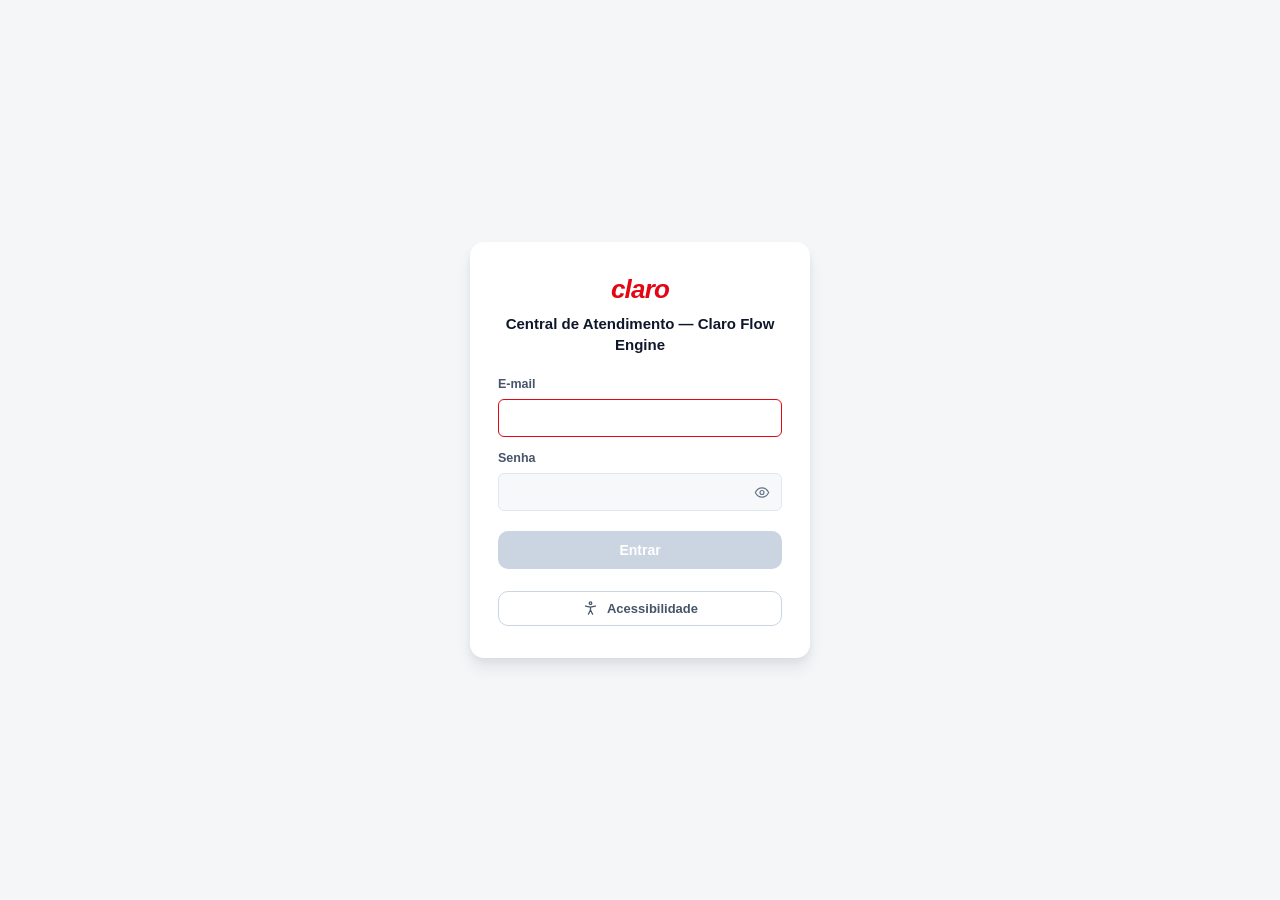
==== commit b981efdb: "feat(attendant-panel): add accessibility menu and full keyboard navigation" ====
--- a/channels/attendant-panel/index.html
+++ b/channels/attendant-panel/index.html
@@ -7,8 +7,11 @@
   <link rel="stylesheet" href="styles.css" />
   <link rel="stylesheet" href="a11y.css" />
   <script src="a11y.js"></script>
+  <script src="a11y-ui.js" defer></script>
 </head>
 <body>
+  <a class="skip-link" href="#main">Pular para o conteúdo</a>
+
   <!-- Tela de login (FASE 4.1, item C.2) — mostrada sempre que não há sessão válida; .app-layout
        começa escondido via HTML mesmo (não só JS) para nunca "piscar" o painel antes da checagem. -->
   <div id="login-screen" class="login-screen">
@@ -34,6 +37,11 @@
       <button type="submit" class="login-submit-button" id="login-submit-button" disabled>
         <span class="login-submit-spinner" aria-hidden="true"></span>
         <span id="login-submit-text">Entrar</span>
+      </button>
+
+      <button type="button" class="a11y-toggle a11y-toggle--login" aria-keyshortcuts="Alt+Shift+A" title="Acessibilidade (Alt+Shift+A)">
+        <svg viewBox="0 0 24 24" fill="none" xmlns="http://www.w3.org/2000/svg" width="17" height="17" aria-hidden="true"><circle cx="12" cy="4.5" r="1.8" stroke="currentColor" stroke-width="1.8"/><path d="M5 8.5l7 1.5 7-1.5M12 10v4l-3 6M12 14l3 6" stroke="currentColor" stroke-width="1.8" stroke-linecap="round" stroke-linejoin="round"/></svg>
+        <span>Acessibilidade</span>
       </button>
     </form>
   </div>
@@ -67,33 +75,33 @@
       <nav class="sidebar-nav">
         <button type="button" class="sidebar-nav-item active" id="nav-consulta" data-view="consulta">
           <span class="sidebar-nav-icon">
-            <svg viewBox="0 0 24 24" fill="none" xmlns="http://www.w3.org/2000/svg" width="17" height="17"><circle cx="11" cy="11" r="7" stroke="currentColor" stroke-width="1.8"/><line x1="21" y1="21" x2="16.5" y2="16.5" stroke="currentColor" stroke-width="1.8" stroke-linecap="round"/></svg>
+            <svg aria-hidden="true" viewBox="0 0 24 24" fill="none" xmlns="http://www.w3.org/2000/svg" width="17" height="17"><circle cx="11" cy="11" r="7" stroke="currentColor" stroke-width="1.8"/><line x1="21" y1="21" x2="16.5" y2="16.5" stroke="currentColor" stroke-width="1.8" stroke-linecap="round"/></svg>
           </span>
           Consulta de jornada
         </button>
         <button type="button" class="sidebar-nav-item" id="nav-jornadas-ativas" data-view="jornadas-ativas">
           <span class="sidebar-nav-icon">
-            <svg viewBox="0 0 24 24" fill="none" xmlns="http://www.w3.org/2000/svg" width="17" height="17"><line x1="4" y1="6" x2="20" y2="6" stroke="currentColor" stroke-width="1.8" stroke-linecap="round"/><line x1="4" y1="12" x2="20" y2="12" stroke="currentColor" stroke-width="1.8" stroke-linecap="round"/><line x1="4" y1="18" x2="14" y2="18" stroke="currentColor" stroke-width="1.8" stroke-linecap="round"/></svg>
+            <svg aria-hidden="true" viewBox="0 0 24 24" fill="none" xmlns="http://www.w3.org/2000/svg" width="17" height="17"><line x1="4" y1="6" x2="20" y2="6" stroke="currentColor" stroke-width="1.8" stroke-linecap="round"/><line x1="4" y1="12" x2="20" y2="12" stroke="currentColor" stroke-width="1.8" stroke-linecap="round"/><line x1="4" y1="18" x2="14" y2="18" stroke="currentColor" stroke-width="1.8" stroke-linecap="round"/></svg>
           </span>
           Jornadas ativas
           <span class="sidebar-nav-badge hidden" id="active-journeys-badge">0</span>
         </button>
         <button type="button" class="sidebar-nav-item" id="nav-metricas" data-view="metricas">
           <span class="sidebar-nav-icon">
-            <svg viewBox="0 0 24 24" fill="none" xmlns="http://www.w3.org/2000/svg" width="17" height="17"><line x1="5" y1="20" x2="5" y2="12" stroke="currentColor" stroke-width="1.8" stroke-linecap="round"/><line x1="12" y1="20" x2="12" y2="6" stroke="currentColor" stroke-width="1.8" stroke-linecap="round"/><line x1="19" y1="20" x2="19" y2="15" stroke="currentColor" stroke-width="1.8" stroke-linecap="round"/></svg>
+            <svg aria-hidden="true" viewBox="0 0 24 24" fill="none" xmlns="http://www.w3.org/2000/svg" width="17" height="17"><line x1="5" y1="20" x2="5" y2="12" stroke="currentColor" stroke-width="1.8" stroke-linecap="round"/><line x1="12" y1="20" x2="12" y2="6" stroke="currentColor" stroke-width="1.8" stroke-linecap="round"/><line x1="19" y1="20" x2="19" y2="15" stroke="currentColor" stroke-width="1.8" stroke-linecap="round"/></svg>
           </span>
           Métricas
         </button>
         <button type="button" class="sidebar-nav-item" id="nav-oportunidades" data-view="oportunidades">
           <span class="sidebar-nav-icon">
-            <svg viewBox="0 0 24 24" fill="none" xmlns="http://www.w3.org/2000/svg" width="17" height="17"><path d="M12 2l2.5 6.5L21 11l-6.5 2.5L12 20l-2.5-6.5L3 11l6.5-2.5L12 2z" stroke="currentColor" stroke-width="1.6" stroke-linejoin="round"/></svg>
+            <svg aria-hidden="true" viewBox="0 0 24 24" fill="none" xmlns="http://www.w3.org/2000/svg" width="17" height="17"><path d="M12 2l2.5 6.5L21 11l-6.5 2.5L12 20l-2.5-6.5L3 11l6.5-2.5L12 2z" stroke="currentColor" stroke-width="1.6" stroke-linejoin="round"/></svg>
           </span>
           Oportunidades
           <span class="sidebar-nav-badge hidden" id="opportunities-badge">0</span>
         </button>
         <button type="button" class="sidebar-nav-item" id="nav-configuracoes" data-view="configuracoes">
           <span class="sidebar-nav-icon">
-            <svg viewBox="0 0 24 24" fill="none" xmlns="http://www.w3.org/2000/svg" width="17" height="17"><circle cx="12" cy="12" r="3" stroke="currentColor" stroke-width="1.7"/><path d="M19.4 15a1.65 1.65 0 00.33 1.82l.06.06a2 2 0 010 2.83 2 2 0 01-2.83 0l-.06-.06a1.65 1.65 0 00-1.82-.33 1.65 1.65 0 00-1 1.51V21a2 2 0 01-2 2 2 2 0 01-2-2v-.09A1.65 1.65 0 009 19.4a1.65 1.65 0 00-1.82.33l-.06.06a2 2 0 01-2.83 0 2 2 0 010-2.83l.06-.06a1.65 1.65 0 00.33-1.82 1.65 1.65 0 00-1.51-1H3a2 2 0 01-2-2 2 2 0 012-2h.09A1.65 1.65 0 004.6 9a1.65 1.65 0 00-.33-1.82l-.06-.06a2 2 0 010-2.83 2 2 0 012.83 0l.06.06a1.65 1.65 0 001.82.33H9a1.65 1.65 0 001-1.51V3a2 2 0 012-2 2 2 0 012 2v.09a1.65 1.65 0 001 1.51 1.65 1.65 0 001.82-.33l.06-.06a2 2 0 012.83 0 2 2 0 010 2.83l-.06.06a1.65 1.65 0 00-.33 1.82V9a1.65 1.65 0 001.51 1H21a2 2 0 012 2 2 2 0 01-2 2h-.09a1.65 1.65 0 00-1.51 1z" stroke="currentColor" stroke-width="1.5" stroke-linecap="round" stroke-linejoin="round"/></svg>
+            <svg aria-hidden="true" viewBox="0 0 24 24" fill="none" xmlns="http://www.w3.org/2000/svg" width="17" height="17"><circle cx="12" cy="12" r="3" stroke="currentColor" stroke-width="1.7"/><path d="M19.4 15a1.65 1.65 0 00.33 1.82l.06.06a2 2 0 010 2.83 2 2 0 01-2.83 0l-.06-.06a1.65 1.65 0 00-1.82-.33 1.65 1.65 0 00-1 1.51V21a2 2 0 01-2 2 2 2 0 01-2-2v-.09A1.65 1.65 0 009 19.4a1.65 1.65 0 00-1.82.33l-.06.06a2 2 0 01-2.83 0 2 2 0 010-2.83l.06-.06a1.65 1.65 0 00.33-1.82 1.65 1.65 0 00-1.51-1H3a2 2 0 01-2-2 2 2 0 012-2h.09A1.65 1.65 0 004.6 9a1.65 1.65 0 00-.33-1.82l-.06-.06a2 2 0 010-2.83 2 2 0 012.83 0l.06.06a1.65 1.65 0 001.82.33H9a1.65 1.65 0 001-1.51V3a2 2 0 012-2 2 2 0 012 2v.09a1.65 1.65 0 001 1.51 1.65 1.65 0 001.82-.33l.06-.06a2 2 0 012.83 0 2 2 0 010 2.83l-.06.06a1.65 1.65 0 00-.33 1.82V9a1.65 1.65 0 001.51 1H21a2 2 0 012 2 2 2 0 01-2 2h-.09a1.65 1.65 0 00-1.51 1z" stroke="currentColor" stroke-width="1.5" stroke-linecap="round" stroke-linejoin="round"/></svg>
           </span>
           Configurações
         </button>
@@ -102,13 +110,19 @@
       <div class="sidebar-footer">CFE v1.0 — Modo simulação</div>
     </aside>
 
-    <main class="main">
+    <main class="main" id="main" tabindex="-1">
       <header class="main-header">
         <div>
-          <h1 id="main-title">Consulta de Jornada</h1>
+          <h1 id="main-title" tabindex="-1">Consulta de Jornada</h1>
           <p class="main-subtitle" id="main-subtitle">Consulte o contexto completo de qualquer cliente em atendimento</p>
         </div>
-        <div class="header-clock" id="header-clock" aria-live="off"></div>
+        <div class="main-header-tools">
+          <button type="button" class="a11y-toggle" aria-keyshortcuts="Alt+Shift+A" title="Acessibilidade (Alt+Shift+A)">
+            <svg viewBox="0 0 24 24" fill="none" xmlns="http://www.w3.org/2000/svg" width="17" height="17" aria-hidden="true"><circle cx="12" cy="4.5" r="1.8" stroke="currentColor" stroke-width="1.8"/><path d="M5 8.5l7 1.5 7-1.5M12 10v4l-3 6M12 14l3 6" stroke="currentColor" stroke-width="1.8" stroke-linecap="round" stroke-linejoin="round"/></svg>
+            <span>Acessibilidade</span>
+          </button>
+          <div class="header-clock" id="header-clock" aria-live="off"></div>
+        </div>
       </header>
 
       <div id="view-consulta" class="main-view">
@@ -120,12 +134,12 @@
       <form id="search-form" class="search-form">
         <div class="search-input-wrapper">
           <span class="search-input-icon" aria-hidden="true">
-            <svg viewBox="0 0 24 24" fill="none" xmlns="http://www.w3.org/2000/svg" width="17" height="17"><circle cx="11" cy="11" r="7" stroke="currentColor" stroke-width="1.8"/><line x1="21" y1="21" x2="16.5" y2="16.5" stroke="currentColor" stroke-width="1.8" stroke-linecap="round"/></svg>
+            <svg aria-hidden="true" viewBox="0 0 24 24" fill="none" xmlns="http://www.w3.org/2000/svg" width="17" height="17"><circle cx="11" cy="11" r="7" stroke="currentColor" stroke-width="1.8"/><line x1="21" y1="21" x2="16.5" y2="16.5" stroke="currentColor" stroke-width="1.8" stroke-linecap="round"/></svg>
           </span>
           <input id="search-input" type="text" placeholder="Digite CPF ou telefone do cliente" autocomplete="off" />
         </div>
         <button type="submit">
-          <svg viewBox="0 0 24 24" fill="none" xmlns="http://www.w3.org/2000/svg" width="15" height="15"><circle cx="11" cy="11" r="7" stroke="currentColor" stroke-width="1.9"/><line x1="21" y1="21" x2="16.5" y2="16.5" stroke="currentColor" stroke-width="1.9" stroke-linecap="round"/></svg>
+          <svg aria-hidden="true" viewBox="0 0 24 24" fill="none" xmlns="http://www.w3.org/2000/svg" width="15" height="15"><circle cx="11" cy="11" r="7" stroke="currentColor" stroke-width="1.9"/><line x1="21" y1="21" x2="16.5" y2="16.5" stroke="currentColor" stroke-width="1.9" stroke-linecap="round"/></svg>
           Buscar
         </button>
       </form>
@@ -136,7 +150,7 @@
       <!-- Empty state -->
       <div id="empty-state" class="empty-state">
         <div class="empty-state-icon" aria-hidden="true">
-          <svg viewBox="0 0 24 24" fill="none" xmlns="http://www.w3.org/2000/svg" width="52" height="52"><circle cx="10" cy="8" r="3.5" stroke="currentColor" stroke-width="1.4"/><path d="M3.5 19c1.4-3.3 3.8-5 6.5-5" stroke="currentColor" stroke-width="1.4" stroke-linecap="round"/><circle cx="16.5" cy="16.5" r="4" stroke="currentColor" stroke-width="1.4"/><line x1="19.3" y1="19.3" x2="22" y2="22" stroke="currentColor" stroke-width="1.4" stroke-linecap="round"/></svg>
+          <svg aria-hidden="true" viewBox="0 0 24 24" fill="none" xmlns="http://www.w3.org/2000/svg" width="52" height="52"><circle cx="10" cy="8" r="3.5" stroke="currentColor" stroke-width="1.4"/><path d="M3.5 19c1.4-3.3 3.8-5 6.5-5" stroke="currentColor" stroke-width="1.4" stroke-linecap="round"/><circle cx="16.5" cy="16.5" r="4" stroke="currentColor" stroke-width="1.4"/><line x1="19.3" y1="19.3" x2="22" y2="22" stroke="currentColor" stroke-width="1.4" stroke-linecap="round"/></svg>
         </div>
         <h2>Nenhum cliente em consulta</h2>
         <p>Digite o CPF ou telefone do cliente no campo acima<br />para visualizar o contexto completo da jornada.</p>
@@ -177,7 +191,7 @@
         <div class="customer-detail-grid">
           <div class="detail-item">
             <span class="detail-icon" aria-hidden="true">
-              <svg viewBox="0 0 24 24" fill="none" xmlns="http://www.w3.org/2000/svg" width="14" height="14"><path d="M4 5c0-1 1-2 2-2h2l2 5-2 1.5c1 2.5 2.5 4 5 5l1.5-2 5 2v2c0 1-1 2-2 2C10 18.5 4.5 13 4 5z" stroke="currentColor" stroke-width="1.6" stroke-linejoin="round"/></svg>
+              <svg aria-hidden="true" viewBox="0 0 24 24" fill="none" xmlns="http://www.w3.org/2000/svg" width="14" height="14"><path d="M4 5c0-1 1-2 2-2h2l2 5-2 1.5c1 2.5 2.5 4 5 5l1.5-2 5 2v2c0 1-1 2-2 2C10 18.5 4.5 13 4 5z" stroke="currentColor" stroke-width="1.6" stroke-linejoin="round"/></svg>
             </span>
             <div>
               <span class="detail-label">Telefone</span>
@@ -186,7 +200,7 @@
           </div>
           <div class="detail-item">
             <span class="detail-icon" aria-hidden="true">
-              <svg viewBox="0 0 20 14" fill="currentColor" xmlns="http://www.w3.org/2000/svg" width="14" height="10"><rect x="0" y="9" width="3" height="5" rx="0.5"/><rect x="5.5" y="6" width="3" height="8" rx="0.5"/><rect x="11" y="3" width="3" height="11" rx="0.5"/><rect x="16.5" y="0" width="3" height="14" rx="0.5"/></svg>
+              <svg aria-hidden="true" viewBox="0 0 20 14" fill="currentColor" xmlns="http://www.w3.org/2000/svg" width="14" height="10"><rect x="0" y="9" width="3" height="5" rx="0.5"/><rect x="5.5" y="6" width="3" height="8" rx="0.5"/><rect x="11" y="3" width="3" height="11" rx="0.5"/><rect x="16.5" y="0" width="3" height="14" rx="0.5"/></svg>
             </span>
             <div>
               <span class="detail-label">Plano atual</span>
@@ -195,7 +209,7 @@
           </div>
           <div class="detail-item">
             <span class="detail-icon" aria-hidden="true">
-              <svg viewBox="0 0 24 24" fill="none" xmlns="http://www.w3.org/2000/svg" width="14" height="14"><rect x="3.5" y="4.5" width="17" height="16" rx="2" stroke="currentColor" stroke-width="1.6"/><line x1="3.5" y1="9.5" x2="20.5" y2="9.5" stroke="currentColor" stroke-width="1.6"/><line x1="8" y1="2.5" x2="8" y2="6.5" stroke="currentColor" stroke-width="1.6" stroke-linecap="round"/><line x1="16" y1="2.5" x2="16" y2="6.5" stroke="currentColor" stroke-width="1.6" stroke-linecap="round"/></svg>
+              <svg aria-hidden="true" viewBox="0 0 24 24" fill="none" xmlns="http://www.w3.org/2000/svg" width="14" height="14"><rect x="3.5" y="4.5" width="17" height="16" rx="2" stroke="currentColor" stroke-width="1.6"/><line x1="3.5" y1="9.5" x2="20.5" y2="9.5" stroke="currentColor" stroke-width="1.6"/><line x1="8" y1="2.5" x2="8" y2="6.5" stroke="currentColor" stroke-width="1.6" stroke-linecap="round"/><line x1="16" y1="2.5" x2="16" y2="6.5" stroke="currentColor" stroke-width="1.6" stroke-linecap="round"/></svg>
             </span>
             <div>
               <span class="detail-label">Vencimento</span>
@@ -204,7 +218,7 @@
           </div>
           <div class="detail-item">
             <span class="detail-icon" aria-hidden="true">
-              <svg viewBox="0 0 24 24" fill="none" xmlns="http://www.w3.org/2000/svg" width="14" height="14"><circle cx="8" cy="8" r="2.8" stroke="currentColor" stroke-width="1.5"/><circle cx="16.5" cy="9" r="2.3" stroke="currentColor" stroke-width="1.5"/><path d="M2.5 18c1-3 3.2-4.5 5.5-4.5s4.5 1.5 5.5 4.5" stroke="currentColor" stroke-width="1.5" stroke-linecap="round"/><path d="M14.5 14c2 .2 3.7 1.6 4.5 4" stroke="currentColor" stroke-width="1.5" stroke-linecap="round"/></svg>
+              <svg aria-hidden="true" viewBox="0 0 24 24" fill="none" xmlns="http://www.w3.org/2000/svg" width="14" height="14"><circle cx="8" cy="8" r="2.8" stroke="currentColor" stroke-width="1.5"/><circle cx="16.5" cy="9" r="2.3" stroke="currentColor" stroke-width="1.5"/><path d="M2.5 18c1-3 3.2-4.5 5.5-4.5s4.5 1.5 5.5 4.5" stroke="currentColor" stroke-width="1.5" stroke-linecap="round"/><path d="M14.5 14c2 .2 3.7 1.6 4.5 4" stroke="currentColor" stroke-width="1.5" stroke-linecap="round"/></svg>
             </span>
             <div>
               <span class="detail-label">Segmento</span>
@@ -213,7 +227,7 @@
           </div>
           <div class="detail-item">
             <span class="detail-icon" aria-hidden="true">
-              <svg viewBox="0 0 24 24" fill="none" xmlns="http://www.w3.org/2000/svg" width="14" height="14"><circle cx="12" cy="12" r="9.5" stroke="currentColor" stroke-width="1.6"/><path d="M12 7v5l3.5 2" stroke="currentColor" stroke-width="1.6" stroke-linecap="round" stroke-linejoin="round"/></svg>
+              <svg aria-hidden="true" viewBox="0 0 24 24" fill="none" xmlns="http://www.w3.org/2000/svg" width="14" height="14"><circle cx="12" cy="12" r="9.5" stroke="currentColor" stroke-width="1.6"/><path d="M12 7v5l3.5 2" stroke="currentColor" stroke-width="1.6" stroke-linecap="round" stroke-linejoin="round"/></svg>
             </span>
             <div>
               <span class="detail-label">Cliente desde</span>
@@ -222,7 +236,7 @@
           </div>
           <div class="detail-item">
             <span class="detail-icon" aria-hidden="true">
-              <svg viewBox="0 0 24 24" fill="none" xmlns="http://www.w3.org/2000/svg" width="14" height="14"><path d="M21 11.5a8.5 8.5 0 01-12.3 7.6L4 20l1-4.5A8.5 8.5 0 1121 11.5z" stroke="currentColor" stroke-width="1.6" stroke-linejoin="round"/></svg>
+              <svg aria-hidden="true" viewBox="0 0 24 24" fill="none" xmlns="http://www.w3.org/2000/svg" width="14" height="14"><path d="M21 11.5a8.5 8.5 0 01-12.3 7.6L4 20l1-4.5A8.5 8.5 0 1121 11.5z" stroke="currentColor" stroke-width="1.6" stroke-linejoin="round"/></svg>
             </span>
             <div>
               <span class="detail-label">Meio preferido</span>
@@ -256,7 +270,7 @@
                 <span id="journey-origin-channel"></span>
               </span>
               <span class="channel-flow-arrow" id="channel-flow-arrow" aria-hidden="true">
-                <svg viewBox="0 0 24 24" fill="none" xmlns="http://www.w3.org/2000/svg" width="15" height="15"><line x1="4" y1="12" x2="19" y2="12" stroke="currentColor" stroke-width="1.8" stroke-linecap="round"/><polyline points="13 6 19 12 13 18" stroke="currentColor" stroke-width="1.8" stroke-linecap="round" stroke-linejoin="round"/></svg>
+                <svg aria-hidden="true" viewBox="0 0 24 24" fill="none" xmlns="http://www.w3.org/2000/svg" width="15" height="15"><line x1="4" y1="12" x2="19" y2="12" stroke="currentColor" stroke-width="1.8" stroke-linecap="round"/><polyline points="13 6 19 12 13 18" stroke="currentColor" stroke-width="1.8" stroke-linecap="round" stroke-linejoin="round"/></svg>
               </span>
               <span class="channel-chip channel-chip-current" id="journey-current-channel-chip">
                 <span class="channel-chip-icon" id="journey-current-channel-icon"></span>
@@ -319,28 +333,28 @@
         <div id="interactions-summary-grid" class="interactions-summary-grid">
           <div id="interactions-stat-total" class="interactions-stat">
             <div class="interactions-stat-icon interactions-stat-icon--total">
-              <svg viewBox="0 0 24 24" fill="none" stroke="currentColor" stroke-width="2" stroke-linecap="round" stroke-linejoin="round"><rect x="4" y="4" width="7" height="7" rx="1"></rect><rect x="13" y="4" width="7" height="7" rx="1"></rect><rect x="4" y="13" width="7" height="7" rx="1"></rect><rect x="13" y="13" width="7" height="7" rx="1"></rect></svg>
+              <svg aria-hidden="true" viewBox="0 0 24 24" fill="none" stroke="currentColor" stroke-width="2" stroke-linecap="round" stroke-linejoin="round"><rect x="4" y="4" width="7" height="7" rx="1"></rect><rect x="13" y="4" width="7" height="7" rx="1"></rect><rect x="4" y="13" width="7" height="7" rx="1"></rect><rect x="13" y="13" width="7" height="7" rx="1"></rect></svg>
             </div>
             <div id="interactions-stat-total-value" class="interactions-stat-value">0</div>
             <div class="interactions-stat-label">Total</div>
           </div>
           <div id="interactions-stat-concluded" class="interactions-stat">
             <div class="interactions-stat-icon interactions-stat-icon--concluded">
-              <svg viewBox="0 0 24 24" fill="none" stroke="currentColor" stroke-width="2" stroke-linecap="round" stroke-linejoin="round"><path d="M20 6L9 17l-5-5"></path></svg>
+              <svg aria-hidden="true" viewBox="0 0 24 24" fill="none" stroke="currentColor" stroke-width="2" stroke-linecap="round" stroke-linejoin="round"><path d="M20 6L9 17l-5-5"></path></svg>
             </div>
             <div id="interactions-stat-concluded-value" class="interactions-stat-value">0</div>
             <div class="interactions-stat-label">Concluídas</div>
           </div>
           <div id="interactions-stat-abandoned" class="interactions-stat">
             <div class="interactions-stat-icon interactions-stat-icon--abandoned">
-              <svg viewBox="0 0 24 24" fill="none" stroke="currentColor" stroke-width="2" stroke-linecap="round" stroke-linejoin="round"><path d="M9 14L4 9l5-5"></path><path d="M4 9h10.5a5.5 5.5 0 0 1 0 11H11"></path></svg>
+              <svg aria-hidden="true" viewBox="0 0 24 24" fill="none" stroke="currentColor" stroke-width="2" stroke-linecap="round" stroke-linejoin="round"><path d="M9 14L4 9l5-5"></path><path d="M4 9h10.5a5.5 5.5 0 0 1 0 11H11"></path></svg>
             </div>
             <div id="interactions-stat-abandoned-value" class="interactions-stat-value">0</div>
             <div class="interactions-stat-label">Abandonadas</div>
           </div>
           <div id="interactions-stat-expired" class="interactions-stat">
             <div class="interactions-stat-icon interactions-stat-icon--expired">
-              <svg viewBox="0 0 24 24" fill="none" stroke="currentColor" stroke-width="2" stroke-linecap="round" stroke-linejoin="round"><circle cx="12" cy="12" r="9"></circle><path d="M12 7v5l3 3"></path></svg>
+              <svg aria-hidden="true" viewBox="0 0 24 24" fill="none" stroke="currentColor" stroke-width="2" stroke-linecap="round" stroke-linejoin="round"><circle cx="12" cy="12" r="9"></circle><path d="M12 7v5l3 3"></path></svg>
             </div>
             <div id="interactions-stat-expired-value" class="interactions-stat-value">0</div>
             <div class="interactions-stat-label">Expiradas</div>
@@ -372,10 +386,10 @@
         <table class="mock-table" id="active-journeys-table">
           <thead>
             <tr>
-              <th>Cliente</th>
-              <th>Intenção</th>
-              <th>Canal</th>
-              <th>Tempo desde início</th>
+              <th scope="col">Cliente</th>
+              <th scope="col">Intenção</th>
+              <th scope="col">Canal</th>
+              <th scope="col">Tempo desde início</th>
             </tr>
           </thead>
           <tbody id="active-journeys-body">
@@ -383,7 +397,7 @@
           </tbody>
         </table>
         <div id="active-journeys-empty" class="active-journeys-empty hidden">
-          <svg viewBox="0 0 24 24" fill="none" stroke="currentColor" stroke-width="1.6" stroke-linecap="round" stroke-linejoin="round" class="active-journeys-empty-icon"><circle cx="12" cy="12" r="10"></circle><path d="M8 12.5l2.5 2.5 5.5-6"></path></svg>
+          <svg aria-hidden="true" viewBox="0 0 24 24" fill="none" stroke="currentColor" stroke-width="1.6" stroke-linecap="round" stroke-linejoin="round" class="active-journeys-empty-icon"><circle cx="12" cy="12" r="10"></circle><path d="M8 12.5l2.5 2.5 5.5-6"></path></svg>
           <p class="active-journeys-empty-title">Nenhuma jornada em andamento no momento</p>
           <p class="active-journeys-empty-subtitle">Todas as jornadas foram concluídas ou não há novas interações agora. Esta tela atualiza automaticamente.</p>
         </div>
@@ -394,7 +408,7 @@
         <div class="mock-metrics-grid">
           <div class="mock-metric-card mock-metric-card--tma">
             <div class="mock-metric-icon">
-              <svg viewBox="0 0 24 24" fill="none" stroke="currentColor" stroke-width="2" stroke-linecap="round" stroke-linejoin="round"><circle cx="12" cy="12" r="9"></circle><path d="M12 7v5l3 3"></path></svg>
+              <svg aria-hidden="true" viewBox="0 0 24 24" fill="none" stroke="currentColor" stroke-width="2" stroke-linecap="round" stroke-linejoin="round"><circle cx="12" cy="12" r="9"></circle><path d="M12 7v5l3 3"></path></svg>
             </div>
             <span class="mock-metric-label">TMA médio</span>
             <span class="mock-metric-value" id="metric-tma-value">—</span>
@@ -402,7 +416,7 @@
           </div>
           <div class="mock-metric-card mock-metric-card--volume">
             <div class="mock-metric-icon">
-              <svg viewBox="0 0 24 24" fill="none" stroke="currentColor" stroke-width="2" stroke-linecap="round" stroke-linejoin="round"><path d="M4 20V10"></path><path d="M12 20V4"></path><path d="M20 20v-7"></path></svg>
+              <svg aria-hidden="true" viewBox="0 0 24 24" fill="none" stroke="currentColor" stroke-width="2" stroke-linecap="round" stroke-linejoin="round"><path d="M4 20V10"></path><path d="M12 20V4"></path><path d="M20 20v-7"></path></svg>
             </div>
             <span class="mock-metric-label">Jornadas hoje</span>
             <span class="mock-metric-value" id="metric-journeys-today-value">—</span>
@@ -410,7 +424,7 @@
           </div>
           <div class="mock-metric-card mock-metric-card--completion">
             <div class="mock-metric-icon">
-              <svg viewBox="0 0 24 24" fill="none" stroke="currentColor" stroke-width="2" stroke-linecap="round" stroke-linejoin="round"><circle cx="12" cy="12" r="9"></circle><path d="M8.5 12.5l2.5 2.5 4.5-5"></path></svg>
+              <svg aria-hidden="true" viewBox="0 0 24 24" fill="none" stroke="currentColor" stroke-width="2" stroke-linecap="round" stroke-linejoin="round"><circle cx="12" cy="12" r="9"></circle><path d="M8.5 12.5l2.5 2.5 4.5-5"></path></svg>
             </div>
             <span class="mock-metric-label">Taxa de conclusão</span>
             <span class="mock-metric-value" id="metric-conclusion-rate-value">—</span>
@@ -418,7 +432,7 @@
           </div>
           <div class="mock-metric-card mock-metric-card--channel">
             <div class="mock-metric-icon">
-              <svg viewBox="0 0 24 24" fill="none" stroke="currentColor" stroke-width="2" stroke-linecap="round" stroke-linejoin="round"><path d="M21 11.5a8.5 8.5 0 01-12.3 7.6L4 20l1-4.5A8.5 8.5 0 1121 11.5z"></path></svg>
+              <svg aria-hidden="true" viewBox="0 0 24 24" fill="none" stroke="currentColor" stroke-width="2" stroke-linecap="round" stroke-linejoin="round"><path d="M21 11.5a8.5 8.5 0 01-12.3 7.6L4 20l1-4.5A8.5 8.5 0 1121 11.5z"></path></svg>
             </div>
             <span class="mock-metric-label">Canal mais usado</span>
             <span class="mock-metric-value" id="metric-channel-value">—</span>
@@ -476,7 +490,7 @@
         <div class="mock-settings-sections">
           <div class="mock-settings-card">
             <div class="mock-settings-card-header">
-              <svg viewBox="0 0 24 24" fill="none" stroke="currentColor" stroke-width="2" stroke-linecap="round" stroke-linejoin="round"><circle cx="12" cy="8" r="4"></circle><path d="M4 20c0-3.3 3.6-6 8-6s8 2.7 8 6"></path></svg>
+              <svg aria-hidden="true" viewBox="0 0 24 24" fill="none" stroke="currentColor" stroke-width="2" stroke-linecap="round" stroke-linejoin="round"><circle cx="12" cy="8" r="4"></circle><path d="M4 20c0-3.3 3.6-6 8-6s8 2.7 8 6"></path></svg>
               Meu perfil
             </div>
             <div class="settings-readonly-grid">
@@ -501,7 +515,7 @@
 
           <div class="mock-settings-card">
             <div class="mock-settings-card-header">
-              <svg viewBox="0 0 24 24" fill="none" stroke="currentColor" stroke-width="2" stroke-linecap="round" stroke-linejoin="round"><rect x="4" y="11" width="16" height="9" rx="2"></rect><path d="M8 11V7a4 4 0 018 0v4"></path></svg>
+              <svg aria-hidden="true" viewBox="0 0 24 24" fill="none" stroke="currentColor" stroke-width="2" stroke-linecap="round" stroke-linejoin="round"><rect x="4" y="11" width="16" height="9" rx="2"></rect><path d="M8 11V7a4 4 0 018 0v4"></path></svg>
               Alterar senha
             </div>
             <form id="change-password-form" class="mock-settings-form" novalidate>
@@ -524,7 +538,7 @@
 
           <div class="mock-settings-card">
             <div class="mock-settings-card-header">
-              <svg viewBox="0 0 24 24" fill="none" stroke="currentColor" stroke-width="2" stroke-linecap="round" stroke-linejoin="round"><path d="M15 17l5-5-5-5"></path><path d="M20 12H9"></path><path d="M12 19H6a2 2 0 01-2-2V7a2 2 0 012-2h6"></path></svg>
+              <svg aria-hidden="true" viewBox="0 0 24 24" fill="none" stroke="currentColor" stroke-width="2" stroke-linecap="round" stroke-linejoin="round"><path d="M15 17l5-5-5-5"></path><path d="M20 12H9"></path><path d="M12 19H6a2 2 0 01-2-2V7a2 2 0 012-2h6"></path></svg>
               Sessão
             </div>
             <button type="button" class="settings-logout-button" id="settings-logout-button">Sair</button>
@@ -681,5 +695,72 @@
   <script>
     new window.VLibras.Widget('https://vlibras.gov.br/app');
   </script>
+
+  <!-- Menu de acessibilidade (FASE 4.5, item B.1). Ajustes gravados por a11y.js; interface em a11y-ui.js. -->
+  <div id="a11y-live" class="sr-only" aria-live="polite"></div>
+
+  <div id="a11y-menu" class="a11y-menu hidden" role="dialog" aria-modal="true" aria-labelledby="a11y-menu-title">
+    <div class="a11y-menu-header">
+      <h2 id="a11y-menu-title" class="a11y-menu-title">Acessibilidade</h2>
+      <button type="button" class="a11y-menu-close" data-a11y-close>Fechar</button>
+    </div>
+
+    <fieldset class="a11y-group">
+      <legend class="a11y-group-title">Tamanho do texto</legend>
+      <div class="a11y-size-options">
+        <label class="a11y-size-option"><input type="radio" name="a11y-text" value="100" /><span class="a11y-size-preview a11y-size-preview--100" aria-hidden="true">Aa</span><span>Padrão</span></label>
+        <label class="a11y-size-option"><input type="radio" name="a11y-text" value="115" /><span class="a11y-size-preview a11y-size-preview--115" aria-hidden="true">Aa</span><span>Grande</span></label>
+        <label class="a11y-size-option"><input type="radio" name="a11y-text" value="130" /><span class="a11y-size-preview a11y-size-preview--130" aria-hidden="true">Aa</span><span>Maior</span></label>
+        <label class="a11y-size-option"><input type="radio" name="a11y-text" value="150" /><span class="a11y-size-preview a11y-size-preview--150" aria-hidden="true">Aa</span><span>Muito grande</span></label>
+      </div>
+    </fieldset>
+
+    <div class="a11y-row">
+      <span class="a11y-row-label" id="a11y-lbl-contrast">Alto contraste</span>
+      <button type="button" role="switch" aria-checked="false" aria-labelledby="a11y-lbl-contrast" data-a11y-key="contrast" class="a11y-switch"><span class="a11y-switch-knob" aria-hidden="true"></span></button>
+    </div>
+
+    <div class="a11y-row">
+      <div>
+        <span class="a11y-row-label" id="a11y-lbl-color">Cores para daltonismo</span>
+        <p class="a11y-help">Troca as cores de status por uma combinação mais fácil de distinguir.</p>
+      </div>
+      <button type="button" role="switch" aria-checked="false" aria-labelledby="a11y-lbl-color" aria-describedby="a11y-help-color" data-a11y-key="colorVision" class="a11y-switch"><span class="a11y-switch-knob" aria-hidden="true"></span></button>
+    </div>
+
+    <div class="a11y-row">
+      <span class="a11y-row-label" id="a11y-lbl-spacing">Espaçamento de texto</span>
+      <button type="button" role="switch" aria-checked="false" aria-labelledby="a11y-lbl-spacing" data-a11y-key="textSpacing" class="a11y-switch"><span class="a11y-switch-knob" aria-hidden="true"></span></button>
+    </div>
+
+    <div class="a11y-row">
+      <span class="a11y-row-label" id="a11y-lbl-motion">Reduzir animações</span>
+      <button type="button" role="switch" aria-checked="false" aria-labelledby="a11y-lbl-motion" data-a11y-key="reduceMotion" class="a11y-switch"><span class="a11y-switch-knob" aria-hidden="true"></span></button>
+    </div>
+
+    <div class="a11y-row">
+      <span class="a11y-row-label" id="a11y-lbl-focus">Destacar foco do teclado</span>
+      <button type="button" role="switch" aria-checked="false" aria-labelledby="a11y-lbl-focus" data-a11y-key="focusHighlight" class="a11y-switch"><span class="a11y-switch-knob" aria-hidden="true"></span></button>
+    </div>
+
+    <div class="a11y-group">
+      <h3 class="a11y-group-title">Libras</h3>
+      <p class="a11y-help">Abre o tradutor VLibras (ícone no canto da tela).</p>
+      <button type="button" id="a11y-vlibras-button" class="a11y-button">Abrir tradutor VLibras</button>
+    </div>
+
+    <div class="a11y-group">
+      <h3 class="a11y-group-title">Atalhos de teclado</h3>
+      <ul class="a11y-shortcuts">
+        <li><kbd>Alt</kbd> + <kbd>Shift</kbd> + <kbd>A</kbd>: abre e fecha este menu</li>
+        <li><kbd>Tab</kbd> e <kbd>Shift</kbd> + <kbd>Tab</kbd>: vai e volta entre os controles</li>
+        <li><kbd>Enter</kbd> ou <kbd>Espaço</kbd>: ativa botões e chaves</li>
+        <li><kbd>Esc</kbd>: fecha menus e janelas</li>
+        <li>Primeiro <kbd>Tab</kbd> ao abrir a página: pula para o conteúdo</li>
+      </ul>
+    </div>
+
+    <button type="button" id="a11y-reset-button" class="a11y-button">Restaurar padrão</button>
+  </div>
 </body>
 </html>
--- a/channels/attendant-panel/styles.css
+++ b/channels/attendant-panel/styles.css
@@ -10,7 +10,7 @@
   --sidebar-active: rgba(255, 255, 255, 0.15);
   --sidebar-hover: rgba(255, 255, 255, 0.08);
   --sidebar-text: #ffffff;
-  --sidebar-text-muted: rgba(255, 255, 255, 0.7);
+  --sidebar-text-muted: rgba(255, 255, 255, 0.85);
   --sidebar-border: rgba(255, 255, 255, 0.1);
 
   --page-bg: #f5f6f8;
@@ -20,8 +20,8 @@
 
   --text-primary: #0f172a;
   --text-secondary: #475569;
-  --text-muted: #64748b;
-  --text-subtle: #94a3b8;
+  --text-muted: #627289;
+  --text-subtle: #687281;
 
   --border-subtle: #e2e8f0;
   --border-medium: #cbd5e1;
@@ -74,7 +74,7 @@
   --state-success-bg: #dcfce7;
   --state-success-bg-soft: #f0fdf4;
   --state-success-hover: #bbf7d0;
-  --state-warning-text: #d97706;
+  --state-warning-text: #ac5e05;
   --state-warning-text-strong: #92400e;
   --state-warning-bg: #fffbeb;
   --state-warning-border: #fde68a;
@@ -171,7 +171,7 @@
 
 .attendant-role {
   font-size: 0.6875rem;
-  color: rgba(255, 255, 255, 0.75);
+  color: rgba(255, 255, 255, 0.85);
   margin-top: 1px;
 }
 
@@ -198,7 +198,7 @@
   width: 42px;
   height: 42px;
   border-radius: 50%;
-  background: rgba(255, 255, 255, 0.22);
+  background: rgba(255, 255, 255, 0.14);
   display: flex;
   align-items: center;
   justify-content: center;
@@ -219,7 +219,7 @@
   align-items: center;
   gap: 5px;
   font-size: 0.6875rem;
-  color: rgba(255, 255, 255, 0.85);
+  color: rgba(255, 255, 255, 0.9);
   margin-top: 2px;
 }
 
@@ -286,7 +286,7 @@
 
 .sidebar-nav-badge {
   margin-left: auto;
-  background: rgba(255, 255, 255, 0.2);
+  background: rgba(255, 255, 255, 0.12);
   color: white;
   font-size: 0.625rem;
   font-weight: 700;
@@ -297,7 +297,7 @@
 .sidebar-footer {
   margin-top: auto;
   font-size: 0.625rem;
-  color: rgba(255, 255, 255, 0.5);
+  color: rgba(255, 255, 255, 0.8);
   padding-top: 12px;
   border-top: 1px solid var(--sidebar-border);
 }
@@ -1021,7 +1021,7 @@
   height: 48px;
   border-radius: 50%;
   background: var(--claro-red-subtle);
-  color: var(--claro-red);
+  color: var(--claro-red-dark);
   display: flex;
   align-items: center;
   justify-content: center;
@@ -2175,3 +2175,39 @@
 .hidden {
   display: none !important;
 }
+
+/* Indicadores com ícone além da cor (FASE 4.5, item A.6). Ícones decorativos: o texto ao lado já diz o estado. */
+.toast {
+  display: flex;
+  align-items: center;
+  gap: 8px;
+}
+.toast-icon {
+  display: inline-flex;
+  flex-shrink: 0;
+}
+.toast-icon svg {
+  width: 16px;
+  height: 16px;
+}
+
+.mock-time svg {
+  width: 13px;
+  height: 13px;
+  flex-shrink: 0;
+}
+
+.login-error::before,
+.settings-form-error::before,
+.error-message::before,
+.degraded-banner::before {
+  content: "";
+  display: inline-block;
+  width: 16px;
+  height: 16px;
+  margin-right: 8px;
+  vertical-align: -3px;
+  background-color: currentColor;
+  -webkit-mask: url("data:image/svg+xml,%3Csvg xmlns='http://www.w3.org/2000/svg' viewBox='0 0 24 24' fill='none' stroke='black' stroke-width='2.2' stroke-linecap='round' stroke-linejoin='round'%3E%3Cpath d='M12 4l9 16H3z'/%3E%3Cpath d='M12 10v4'/%3E%3Ccircle cx='12' cy='17' r='0.6' fill='black'/%3E%3C/svg%3E") center / contain no-repeat;
+  mask: url("data:image/svg+xml,%3Csvg xmlns='http://www.w3.org/2000/svg' viewBox='0 0 24 24' fill='none' stroke='black' stroke-width='2.2' stroke-linecap='round' stroke-linejoin='round'%3E%3Cpath d='M12 4l9 16H3z'/%3E%3Cpath d='M12 10v4'/%3E%3Ccircle cx='12' cy='17' r='0.6' fill='black'/%3E%3C/svg%3E") center / contain no-repeat;
+}
--- a/channels/attendant-panel/a11y.css
+++ b/channels/attendant-panel/a11y.css
@@ -1,9 +1,11 @@
-/* Preferências de acessibilidade (FASE 4.5, item A.2). Atributos em <html> definidos por a11y.js. */
-
+/* Preferências de acessibilidade (FASE 4.5). Atributos em <html> definidos por a11y.js. */
+
+/* ---------- Tamanho do texto (A.2): a escala vem de html, todo o CSS usa rem ---------- */
 html[data-a11y-text="115"] { font-size: 115%; }
 html[data-a11y-text="130"] { font-size: 130%; }
 html[data-a11y-text="150"] { font-size: 150%; }
 
+/* ---------- Espaçamento de texto (A.2, WCAG 1.4.12) ---------- */
 html[data-a11y-spacing="wide"] body,
 html[data-a11y-spacing="wide"] body * {
   line-height: 1.8 !important;
@@ -15,6 +17,7 @@
   margin-bottom: 2em !important;
 }
 
+/* ---------- Redução de animações (A.2) ---------- */
 html[data-a11y-motion="reduce"] *,
 html[data-a11y-motion="reduce"] *::before,
 html[data-a11y-motion="reduce"] *::after {
@@ -23,9 +26,324 @@
   scroll-behavior: auto !important;
 }
 
+/* ---------- Foco reforçado (A.2) ---------- */
 html[data-a11y-focus="strong"] *:focus-visible {
   outline: 4px solid #000 !important;
   outline-offset: 3px !important;
   background-color: #fff3a0 !important;
 }
 
+/* ---------- Alto contraste (A.4): texto 7:1, bordas 2px, links sublinhados ---------- */
+html[data-a11y-contrast="high"] {
+  --page-bg: #ffffff;
+  --surface: #ffffff;
+  --surface-muted: #ffffff;
+  --surface-elevated: #ffffff;
+  --text-primary: #000000;
+  --text-secondary: #111111;
+  --text-muted: #495465;
+  --text-subtle: #495465;
+  --border-subtle: #333333;
+  --border-medium: #000000;
+  --claro-red: #8b0410;
+  --claro-red-dark: #6b030c;
+  --claro-red-hover: #6b030c;
+  --claro-red-light: #8b0410;
+  --claro-red-subtle: rgba(139, 4, 16, 0.08);
+  --sidebar-bg: #000000;
+  --sidebar-text-muted: #ffffff;
+  --sidebar-border: #ffffff;
+  --state-danger-text: #971717;
+  --state-danger-text-strong: #7a1212;
+  --state-success-text: #105f2d;
+  --state-success-icon: #105f2d;
+  --state-warning-text: #824704;
+  --state-warning-text-strong: #8f3f0e;
+  --state-high-text: #983309;
+  --state-medium-text: #7c4c05;
+  --state-info-text: #1e40af;
+  --state-info-icon: #1e40af;
+  --status-open-text: #105f2d;
+  --status-concluded-text: #1e40af;
+  --status-abandoned-text: #971717;
+  --status-expired-text: #485465;
+  --status-escalated-text: #903011;
+}
+html[data-a11y-contrast="high"] :is(input, select, textarea, button, .panel-block, .mock-metric-card, .toast, .panel-modal-box, .opp-card, .history-item) {
+  border-width: 2px;
+  border-style: solid;
+  border-color: #000000;
+}
+html[data-a11y-contrast="high"] a {
+  text-decoration: underline;
+}
+
+/* ---------- Cores para daltonismo (A.5): paleta Okabe-Ito nos indicadores de estado ---------- */
+html[data-a11y-color="colorblind"] {
+  --state-success-text: #00507f;
+  --state-success-icon: #0072b2;
+  --state-success-bg: #e6f0f8;
+  --state-success-bg-soft: #f0f7fc;
+  --state-success-hover: #cfe3f2;
+  --state-success-dot: #0072b2;
+  --state-warning-text: #7a4f00;
+  --state-warning-text-strong: #6b4300;
+  --state-warning-bg: #fdf5e0;
+  --state-warning-border: #e69f00;
+  --state-high-text: #8a4200;
+  --state-high-bg: #fdf0e8;
+  --state-medium-text: #7a4f00;
+  --state-medium-bg: #fdf5e0;
+  --state-danger-text: #8f3300;
+  --state-danger-text-strong: #7a2b00;
+  --state-danger-bg: #fdf0e8;
+  --state-danger-bg-strong: #fbe3d3;
+  --state-danger-border: #d55e00;
+  --state-info-text: #0b4a6e;
+  --state-info-icon: #0b4a6e;
+  --state-info-bg: #e8f6fd;
+  --state-info-bg-strong: #d3eefb;
+  --status-open-text: #0b4a6e;
+  --status-open-bg: #e8f6fd;
+  --status-open-dot: #56b4e9;
+  --status-concluded-text: #00507f;
+  --status-concluded-bg: #e6f0f8;
+  --status-concluded-dot: #0072b2;
+  --status-abandoned-text: #8f3300;
+  --status-abandoned-bg: #fdf0e8;
+  --status-abandoned-dot: #d55e00;
+  --status-escalated-text: #7a4f00;
+  --status-escalated-bg: #fdf5e0;
+  --status-escalated-dot: #e69f00;
+  --event-handoff: #e69f00;
+  --event-concluded-agent: #0072b2;
+  --event-abandoned: #d55e00;
+  --event-escalated: #cc79a7;
+  --event-resumed: #009e73;
+}
+
+/* ---------- Menu de acessibilidade e elementos de apoio (FASE 4.5, B.1 e B.2) ---------- */
+.sr-only {
+  position: absolute;
+  width: 1px;
+  height: 1px;
+  padding: 0;
+  margin: -1px;
+  overflow: hidden;
+  clip: rect(0, 0, 0, 0);
+  white-space: nowrap;
+  border: 0;
+}
+
+.skip-link {
+  position: absolute;
+  left: -9999px;
+  top: 8px;
+  z-index: 100;
+  background: #000;
+  color: #fff;
+  padding: 10px 16px;
+  border-radius: 6px;
+  font-weight: 700;
+  text-decoration: none;
+}
+.skip-link:focus {
+  left: 16px;
+}
+
+#main:focus, #main-title:focus {
+  outline: none;
+}
+
+.main-header-tools {
+  display: flex;
+  align-items: center;
+  gap: 12px;
+  flex-shrink: 0;
+}
+
+.a11y-toggle {
+  display: inline-flex;
+  align-items: center;
+  gap: 8px;
+  padding: 8px 14px;
+  border: 1px solid var(--border-medium);
+  border-radius: var(--radius-md);
+  background: var(--surface);
+  color: var(--text-secondary);
+  font-size: 0.8125rem;
+  font-weight: 600;
+  cursor: pointer;
+}
+.a11y-toggle:hover {
+  background: var(--surface-muted);
+}
+.a11y-toggle--login {
+  width: 100%;
+  justify-content: center;
+  margin-top: 8px;
+}
+
+.a11y-menu {
+  position: fixed;
+  top: 0;
+  right: 0;
+  bottom: 0;
+  width: min(400px, 100vw);
+  overflow-y: auto;
+  background: var(--surface);
+  color: var(--text-primary);
+  box-shadow: var(--shadow-lg);
+  padding: 20px 22px 28px;
+  z-index: 90;
+  display: flex;
+  flex-direction: column;
+  gap: 18px;
+}
+.a11y-menu.hidden {
+  display: none;
+}
+.a11y-menu-header {
+  display: flex;
+  align-items: center;
+  justify-content: space-between;
+}
+.a11y-menu-title {
+  font-size: 1.125rem;
+  font-weight: 700;
+  margin: 0;
+}
+.a11y-menu-close {
+  padding: 6px 12px;
+  border: 1px solid var(--border-medium);
+  border-radius: var(--radius-sm);
+  background: var(--surface);
+  color: var(--text-primary);
+  font-weight: 600;
+  cursor: pointer;
+}
+
+.a11y-group {
+  border: 0;
+  padding: 0;
+  margin: 0;
+  display: flex;
+  flex-direction: column;
+  gap: 8px;
+}
+.a11y-group-title {
+  font-size: 0.875rem;
+  font-weight: 700;
+  margin: 0;
+}
+.a11y-help {
+  margin: 2px 0 0;
+  font-size: 0.75rem;
+  color: var(--text-muted);
+}
+
+.a11y-size-options {
+  display: grid;
+  grid-template-columns: 1fr 1fr;
+  gap: 8px;
+}
+.a11y-size-option {
+  display: flex;
+  align-items: center;
+  gap: 8px;
+  padding: 8px 10px;
+  border: 1px solid var(--border-medium);
+  border-radius: var(--radius-md);
+  cursor: pointer;
+  font-size: 0.8125rem;
+}
+.a11y-size-option:has(input:checked) {
+  border-color: var(--claro-red);
+  box-shadow: 0 0 0 1px var(--claro-red) inset;
+}
+.a11y-size-option input {
+  accent-color: var(--claro-red);
+}
+.a11y-size-preview {
+  font-weight: 700;
+  color: var(--text-primary);
+}
+.a11y-size-preview--100 { font-size: 0.875rem; }
+.a11y-size-preview--115 { font-size: 1rem; }
+.a11y-size-preview--130 { font-size: 1.125rem; }
+.a11y-size-preview--150 { font-size: 1.25rem; }
+
+.a11y-row {
+  display: flex;
+  align-items: center;
+  justify-content: space-between;
+  gap: 12px;
+}
+.a11y-row-label {
+  font-size: 0.875rem;
+  font-weight: 600;
+}
+
+.a11y-switch {
+  position: relative;
+  flex-shrink: 0;
+  width: 44px;
+  height: 24px;
+  border-radius: 999px;
+  border: 2px solid #000;
+  background: #fff;
+  cursor: pointer;
+  padding: 0;
+}
+.a11y-switch[aria-checked="true"] {
+  background: var(--claro-red-dark);
+  border-color: var(--claro-red-dark);
+}
+.a11y-switch-knob {
+  position: absolute;
+  top: 2px;
+  left: 2px;
+  width: 16px;
+  height: 16px;
+  border-radius: 50%;
+  background: #000;
+  transition: transform 0.15s ease;
+}
+.a11y-switch[aria-checked="true"] .a11y-switch-knob {
+  transform: translateX(20px);
+  background: #fff;
+}
+
+.a11y-shortcuts {
+  margin: 0;
+  padding-left: 18px;
+  font-size: 0.8125rem;
+  display: flex;
+  flex-direction: column;
+  gap: 4px;
+}
+kbd {
+  font-family: inherit;
+  font-size: 0.75rem;
+  font-weight: 700;
+  padding: 1px 6px;
+  border: 1px solid var(--border-medium);
+  border-bottom-width: 2px;
+  border-radius: 4px;
+  background: var(--surface-muted);
+}
+
+.a11y-button {
+  width: 100%;
+  padding: 10px 14px;
+  border: 1px solid var(--border-medium);
+  border-radius: var(--radius-md);
+  background: var(--surface);
+  color: var(--text-primary);
+  font-size: 0.875rem;
+  font-weight: 600;
+  cursor: pointer;
+}
+.a11y-button:hover {
+  background: var(--surface-muted);
+}
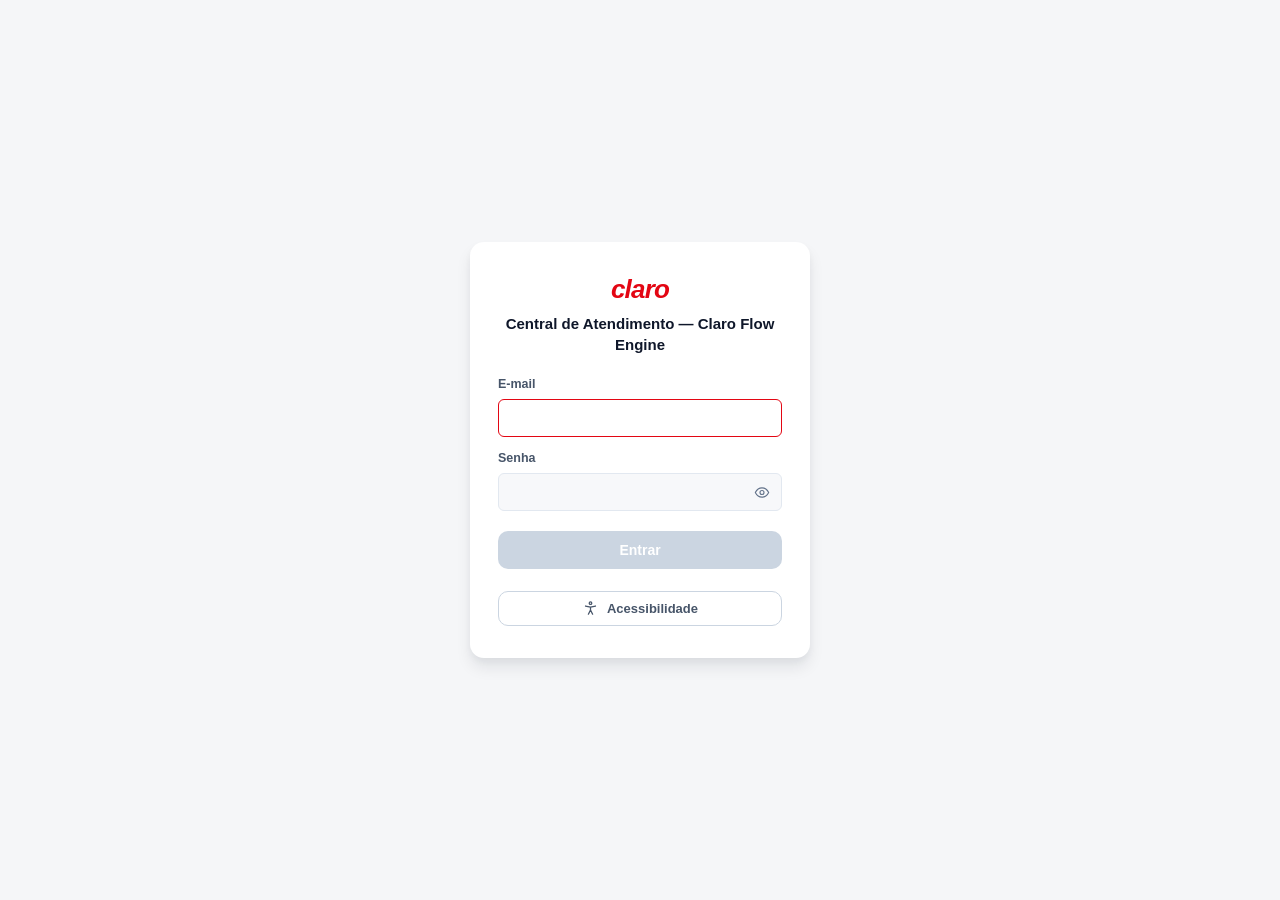
==== commit 06dcce62: "feat(attendant-panel): add customer summary card" ====
--- a/channels/attendant-panel/index.html
+++ b/channels/attendant-panel/index.html
@@ -3,7 +3,8 @@
 <head>
   <meta charset="UTF-8" />
   <meta name="viewport" content="width=device-width, initial-scale=1.0" />
-  <title>Painel do Atendente (simulado)</title>
+  <title>Central Operacional CFE</title>
+  <link rel="icon" href="data:," />
   <link rel="stylesheet" href="styles.css" />
   <link rel="stylesheet" href="a11y.css" />
   <script src="a11y.js"></script>
@@ -14,7 +15,7 @@
 
   <!-- Tela de login (FASE 4.1, item C.2) — mostrada sempre que não há sessão válida; .app-layout
        começa escondido via HTML mesmo (não só JS) para nunca "piscar" o painel antes da checagem. -->
-  <div id="login-screen" class="login-screen">
+  <main id="login-screen" class="login-screen">
     <form id="login-form" class="login-card" novalidate>
       <div class="login-brand">
         <div class="sidebar-logo login-logo">claro</div>
@@ -44,7 +45,7 @@
         <span>Acessibilidade</span>
       </button>
     </form>
-  </div>
+  </main>
 
   <div class="layout hidden" id="app-layout">
 
@@ -72,8 +73,14 @@
            item C.4). Nenhum item usa isso ainda nesta fase; a FASE 4.2 adiciona "Visão do Gestor"
            com data-role="manager". A proteção real continua sendo a policy ManagerOnly no backend
            (B.3) — esconder o item é só experiência de uso, não segurança. -->
-      <nav class="sidebar-nav">
-        <button type="button" class="sidebar-nav-item active" id="nav-consulta" data-view="consulta">
+      <nav class="sidebar-nav" aria-label="Navegação principal">
+        <button type="button" class="sidebar-nav-item active" id="nav-visao-geral" data-view="visao-geral" data-role="manager" aria-current="page">
+          <span class="sidebar-nav-icon" aria-hidden="true">
+            <svg viewBox="0 0 24 24" fill="none" xmlns="http://www.w3.org/2000/svg" width="17" height="17"><rect x="3" y="3" width="7" height="7" rx="1.5" stroke="currentColor" stroke-width="1.7"/><rect x="14" y="3" width="7" height="7" rx="1.5" stroke="currentColor" stroke-width="1.7"/><rect x="3" y="14" width="7" height="7" rx="1.5" stroke="currentColor" stroke-width="1.7"/><rect x="14" y="14" width="7" height="7" rx="1.5" stroke="currentColor" stroke-width="1.7"/></svg>
+          </span>
+          Visão geral
+        </button>
+        <button type="button" class="sidebar-nav-item" id="nav-consulta" data-view="consulta">
           <span class="sidebar-nav-icon">
             <svg aria-hidden="true" viewBox="0 0 24 24" fill="none" xmlns="http://www.w3.org/2000/svg" width="17" height="17"><circle cx="11" cy="11" r="7" stroke="currentColor" stroke-width="1.8"/><line x1="21" y1="21" x2="16.5" y2="16.5" stroke="currentColor" stroke-width="1.8" stroke-linecap="round"/></svg>
           </span>
@@ -85,6 +92,13 @@
           </span>
           Jornadas ativas
           <span class="sidebar-nav-badge hidden" id="active-journeys-badge">0</span>
+        </button>
+        <button type="button" class="sidebar-nav-item" id="nav-alertas" data-view="alertas" data-role="manager">
+          <span class="sidebar-nav-icon" aria-hidden="true">
+            <svg viewBox="0 0 24 24" fill="none" xmlns="http://www.w3.org/2000/svg" width="17" height="17"><path d="M18 8a6 6 0 10-12 0c0 6.5-3 9-3 9h18s-3-2.5-3-9" stroke="currentColor" stroke-width="1.7" stroke-linecap="round" stroke-linejoin="round"/><path d="M13.8 21a2 2 0 01-3.6 0" stroke="currentColor" stroke-width="1.7" stroke-linecap="round"/></svg>
+          </span>
+          Alertas
+          <span class="sidebar-nav-badge hidden" id="alerts-badge">0</span>
         </button>
         <button type="button" class="sidebar-nav-item" id="nav-metricas" data-view="metricas">
           <span class="sidebar-nav-icon">
@@ -107,16 +121,20 @@
         </button>
       </nav>
 
-      <div class="sidebar-footer">CFE v1.0 — Modo simulação</div>
+      <div class="sidebar-footer">CFE v1.0 — Central Operacional</div>
     </aside>
 
     <main class="main" id="main" tabindex="-1">
       <header class="main-header">
         <div>
-          <h1 id="main-title" tabindex="-1">Consulta de Jornada</h1>
-          <p class="main-subtitle" id="main-subtitle">Consulte o contexto completo de qualquer cliente em atendimento</p>
+          <h1 id="main-title" tabindex="-1">Visão geral</h1>
+          <p class="main-subtitle" id="main-subtitle">Acompanhe a operação e priorize clientes que precisam de atenção</p>
         </div>
         <div class="main-header-tools">
+          <button type="button" class="notification-button" id="notification-button" data-role="manager" aria-label="Abrir alertas operacionais" title="Alertas operacionais">
+            <svg viewBox="0 0 24 24" fill="none" xmlns="http://www.w3.org/2000/svg" width="18" height="18" aria-hidden="true"><path d="M18 8a6 6 0 10-12 0c0 6.5-3 9-3 9h18s-3-2.5-3-9" stroke="currentColor" stroke-width="1.8" stroke-linecap="round" stroke-linejoin="round"/><path d="M13.8 21a2 2 0 01-3.6 0" stroke="currentColor" stroke-width="1.8" stroke-linecap="round"/></svg>
+            <span class="notification-badge hidden" id="notification-badge" aria-hidden="true">0</span>
+          </button>
           <button type="button" class="a11y-toggle" aria-keyshortcuts="Alt+Shift+A" title="Acessibilidade (Alt+Shift+A)">
             <svg viewBox="0 0 24 24" fill="none" xmlns="http://www.w3.org/2000/svg" width="17" height="17" aria-hidden="true"><circle cx="12" cy="4.5" r="1.8" stroke="currentColor" stroke-width="1.8"/><path d="M5 8.5l7 1.5 7-1.5M12 10v4l-3 6M12 14l3 6" stroke="currentColor" stroke-width="1.8" stroke-linecap="round" stroke-linejoin="round"/></svg>
             <span>Acessibilidade</span>
@@ -125,18 +143,153 @@
         </div>
       </header>
 
-      <div id="view-consulta" class="main-view">
-
-      <div id="degraded-banner" class="degraded-banner hidden">
+      <div id="degraded-banner" class="degraded-banner hidden" role="alert">
         <span id="degraded-banner-text"></span>
       </div>
+
+      <!-- Visão Geral — central operacional com dados reais -->
+      <div id="view-visao-geral" class="main-view">
+        <section class="overview-kpis" aria-label="Indicadores operacionais">
+          <article class="overview-kpi-card overview-kpi-card--open">
+            <span class="overview-kpi-icon" aria-hidden="true"><svg viewBox="0 0 24 24" fill="none" stroke="currentColor" stroke-width="2" stroke-linecap="round" stroke-linejoin="round"><path d="M4 20V10"></path><path d="M12 20V4"></path><path d="M20 20v-7"></path></svg></span>
+            <span class="overview-kpi-label">Jornadas em andamento</span>
+            <strong class="overview-kpi-value" id="overview-open-value" aria-live="polite">—</strong>
+            <span class="overview-kpi-caption">status em andamento</span>
+          </article>
+          <article class="overview-kpi-card overview-kpi-card--attention">
+            <span class="overview-kpi-icon" aria-hidden="true"><svg viewBox="0 0 24 24" fill="none" stroke="currentColor" stroke-width="2" stroke-linecap="round" stroke-linejoin="round"><circle cx="12" cy="12" r="9"></circle><path d="M12 7v5l3 3"></path></svg></span>
+            <span class="overview-kpi-label">Requerem atenção</span>
+            <strong class="overview-kpi-value" id="overview-attention-value" aria-live="polite">—</strong>
+            <span class="overview-kpi-caption">acima do limite esperado</span>
+          </article>
+          <article class="overview-kpi-card overview-kpi-card--critical">
+            <span class="overview-kpi-icon" aria-hidden="true"><svg viewBox="0 0 24 24" fill="none" stroke="currentColor" stroke-width="2" stroke-linecap="round" stroke-linejoin="round"><path d="M10.3 3.9L1.8 18a2 2 0 001.7 3h17a2 2 0 001.7-3L13.7 3.9a2 2 0 00-3.4 0z"></path><path d="M12 9v4"></path><path d="M12 17h.01"></path></svg></span>
+            <span class="overview-kpi-label">Alertas críticos</span>
+            <strong class="overview-kpi-value" id="overview-critical-value" aria-live="polite">—</strong>
+            <span class="overview-kpi-caption">prioridade imediata</span>
+          </article>
+          <article class="overview-kpi-card overview-kpi-card--escalated">
+            <span class="overview-kpi-icon" aria-hidden="true"><svg viewBox="0 0 24 24" fill="none" stroke="currentColor" stroke-width="2" stroke-linecap="round" stroke-linejoin="round"><line x1="7" y1="17" x2="17" y2="7"></line><polyline points="8 7 17 7 17 16"></polyline></svg></span>
+            <span class="overview-kpi-label">Escaladas</span>
+            <strong class="overview-kpi-value" id="overview-escalated-value" aria-live="polite">—</strong>
+            <span class="overview-kpi-caption">aguardando outra área</span>
+          </article>
+          <article class="overview-kpi-card overview-kpi-card--today">
+            <span class="overview-kpi-icon" aria-hidden="true"><svg viewBox="0 0 24 24" fill="none" stroke="currentColor" stroke-width="2" stroke-linecap="round" stroke-linejoin="round"><rect x="3" y="5" width="18" height="16" rx="2"></rect><path d="M16 3v4M8 3v4M3 10h18"></path></svg></span>
+            <span class="overview-kpi-label">Jornadas hoje</span>
+            <strong class="overview-kpi-value" id="overview-today-value" aria-live="polite">—</strong>
+            <span class="overview-kpi-caption">desde 00:00</span>
+          </article>
+        </section>
+
+        <section class="panel-block operational-section" aria-labelledby="overview-attention-title">
+          <div class="section-heading-row">
+            <div>
+              <h2 id="overview-attention-title">Requerem atenção</h2>
+              <p>As jornadas mais urgentes por tempo sem atividade.</p>
+            </div>
+            <button type="button" class="text-action-button" id="overview-open-alerts">Ver todos os alertas</button>
+          </div>
+          <div id="overview-alerts-loading" class="inline-state" role="status">Carregando alertas...</div>
+          <div id="overview-alerts-list" class="overview-alerts-list"></div>
+          <div id="overview-alerts-empty" class="positive-empty-state hidden">
+            <svg viewBox="0 0 24 24" fill="none" stroke="currentColor" stroke-width="1.8" stroke-linecap="round" stroke-linejoin="round" aria-hidden="true"><circle cx="12" cy="12" r="9"></circle><path d="M8 12.5l2.5 2.5 5.5-6"></path></svg>
+            <span>Todas as jornadas estão dentro do tempo esperado.</span>
+          </div>
+          <p id="overview-alerts-error" class="inline-error hidden" role="alert">Não foi possível carregar os alertas agora.</p>
+        </section>
+
+        <section class="panel-block operational-section" aria-labelledby="queue-title">
+          <div class="section-heading-row">
+            <div>
+              <h2 id="queue-title">Fila de atendimento</h2>
+              <p>Jornadas abertas em todos os canais.</p>
+            </div>
+            <span class="queue-count" id="queue-count" aria-live="polite"></span>
+          </div>
+
+          <div class="queue-filters" aria-label="Filtros da fila">
+            <label class="queue-filter queue-filter--search">
+              <span>Pesquisa</span>
+              <input type="search" id="queue-filter-search" placeholder="Nome, CPF ou telefone" autocomplete="off" />
+            </label>
+            <label class="queue-filter">
+              <span>Intenção</span>
+              <select id="queue-filter-intent">
+                <option value="">Todas</option>
+                <option value="change_plan">Troca de plano</option>
+                <option value="dispute_charge">Contestação de cobrança</option>
+              </select>
+            </label>
+            <label class="queue-filter">
+              <span>Canal</span>
+              <select id="queue-filter-channel">
+                <option value="">Todos</option>
+                <option value="whatsapp">WhatsApp</option>
+                <option value="app">App Minha Claro</option>
+                <option value="call">Central telefônica</option>
+                <option value="panel">Painel/outros</option>
+              </select>
+            </label>
+            <label class="queue-filter">
+              <span>Prioridade</span>
+              <select id="queue-filter-priority">
+                <option value="">Todas</option>
+                <option value="normal">Normal</option>
+                <option value="warning">Atenção</option>
+                <option value="critical">Crítico</option>
+              </select>
+            </label>
+            <label class="queue-filter">
+              <span>Ordenação</span>
+              <select id="queue-sort">
+                <option value="inactivity_desc">Mais tempo sem resposta</option>
+                <option value="recent">Mais recentes</option>
+                <option value="oldest">Mais antigas</option>
+              </select>
+            </label>
+          </div>
+
+          <div id="queue-loading" class="inline-state" role="status">Carregando fila...</div>
+          <div id="queue-table-wrapper" class="table-scroll hidden">
+            <table class="mock-table operational-table" id="queue-table">
+              <caption class="sr-only">Fila operacional de jornadas abertas</caption>
+              <thead><tr>
+                <th scope="col">Cliente</th><th scope="col">Intenção</th><th scope="col">Etapa</th><th scope="col">Canal</th>
+                <th scope="col">Início</th><th scope="col">Última atividade</th><th scope="col">Tempo sem atividade</th><th scope="col">Prioridade</th>
+              </tr></thead>
+              <tbody id="queue-body"></tbody>
+            </table>
+          </div>
+          <div id="queue-empty" class="table-empty-state hidden">Nenhuma jornada corresponde aos filtros selecionados.</div>
+          <p id="queue-error" class="inline-error hidden" role="alert">Não foi possível carregar a fila agora.</p>
+        </section>
+      </div>
+
+      <!-- Alertas operacionais -->
+      <div id="view-alertas" class="main-view hidden">
+        <section class="alert-summary-grid" aria-label="Resumo dos alertas">
+          <article class="alert-summary-card alert-summary-card--critical"><span>Críticos</span><strong id="alerts-critical-value">—</strong></article>
+          <article class="alert-summary-card alert-summary-card--warning"><span>Atenção</span><strong id="alerts-warning-value">—</strong></article>
+          <article class="alert-summary-card"><span>Total</span><strong id="alerts-total-value">—</strong></article>
+        </section>
+        <div id="alerts-loading" class="inline-state" role="status">Carregando alertas operacionais...</div>
+        <div id="alerts-list" class="alerts-list"></div>
+        <div id="alerts-empty" class="positive-empty-state positive-empty-state--large hidden">
+          <svg viewBox="0 0 24 24" fill="none" stroke="currentColor" stroke-width="1.8" stroke-linecap="round" stroke-linejoin="round" aria-hidden="true"><circle cx="12" cy="12" r="9"></circle><path d="M8 12.5l2.5 2.5 5.5-6"></path></svg>
+          <div><strong>Nenhum alerta operacional</strong><span>Todas as jornadas abertas estão dentro do tempo esperado.</span></div>
+        </div>
+        <p id="alerts-error" class="inline-error hidden" role="alert">Não foi possível carregar os alertas agora.</p>
+      </div>
+
+      <div id="view-consulta" class="main-view hidden">
 
       <form id="search-form" class="search-form">
         <div class="search-input-wrapper">
           <span class="search-input-icon" aria-hidden="true">
             <svg aria-hidden="true" viewBox="0 0 24 24" fill="none" xmlns="http://www.w3.org/2000/svg" width="17" height="17"><circle cx="11" cy="11" r="7" stroke="currentColor" stroke-width="1.8"/><line x1="21" y1="21" x2="16.5" y2="16.5" stroke="currentColor" stroke-width="1.8" stroke-linecap="round"/></svg>
           </span>
-          <input id="search-input" type="text" placeholder="Digite CPF ou telefone do cliente" autocomplete="off" />
+          <input id="search-input" type="text" placeholder="Digite CPF ou telefone do cliente" autocomplete="off" aria-label="CPF ou telefone do cliente" />
         </div>
         <button type="submit">
           <svg aria-hidden="true" viewBox="0 0 24 24" fill="none" xmlns="http://www.w3.org/2000/svg" width="15" height="15"><circle cx="11" cy="11" r="7" stroke="currentColor" stroke-width="1.9"/><line x1="21" y1="21" x2="16.5" y2="16.5" stroke="currentColor" stroke-width="1.9" stroke-linecap="round"/></svg>
@@ -145,7 +298,7 @@
       </form>
       <p class="search-hint">Aceita CPF (11 dígitos) ou telefone com DDD (13 dígitos).</p>
 
-      <div id="search-message" class="search-message hidden"></div>
+      <div id="search-message" class="search-message hidden" role="status" aria-live="polite"></div>
 
       <!-- Empty state -->
       <div id="empty-state" class="empty-state">
@@ -254,13 +407,44 @@
         </div>
       </section>
 
+      <!-- Resumo do cliente com IA ou por regras (FASE 4.4, Bloco C): gerado sob demanda, nunca ao abrir a consulta -->
+      <section id="ai-summary-block" class="panel-block ai-summary-block hidden" aria-labelledby="ai-summary-title" aria-busy="false">
+        <div class="section-heading-row">
+          <div>
+            <h2 id="ai-summary-title">Resumo do cliente</h2>
+            <p>Apoio para começar o atendimento. Não substitui a leitura da jornada.</p>
+          </div>
+        </div>
+        <div id="ai-summary-initial" class="ai-summary-initial">
+          <p class="ai-summary-hint">Gere um resumo do histórico deste cliente para começar o atendimento mais rápido.</p>
+          <button type="button" class="ai-summary-button" id="ai-summary-generate" data-ai-summary-action>
+            <svg viewBox="0 0 24 24" fill="none" stroke="currentColor" stroke-width="1.8" stroke-linecap="round" stroke-linejoin="round" width="15" height="15" aria-hidden="true"><path d="M12 3l1.8 5.2L19 10l-5.2 1.8L12 17l-1.8-5.2L5 10l5.2-1.8z"></path></svg>
+            Gerar resumo
+          </button>
+        </div>
+        <div id="ai-summary-loading" class="ai-summary-loading hidden" role="status">
+          <span class="ai-summary-spinner" aria-hidden="true"></span>
+          <span>Analisando o histórico…</span>
+        </div>
+        <div id="ai-summary-result" class="ai-summary-result hidden" aria-live="polite"></div>
+        <p id="ai-summary-error" class="inline-error hidden" role="alert"></p>
+      </section>
+
       <!-- Status da Jornada -->
-      <section id="status-block" class="panel-block hidden">
-        <h2>Jornada em andamento</h2>
+      <section id="status-block" class="panel-block hidden" tabindex="-1" aria-labelledby="journey-status-title">
+        <h2 id="journey-status-title">Jornada em andamento</h2>
         <div class="journey-status-columns">
           <div class="journey-status-col">
             <span class="col-label">Status</span>
             <span id="journey-status-badge" class="status-badge"></span>
+          </div>
+          <div class="journey-status-col">
+            <span class="col-label">Intenção</span>
+            <span id="journey-intent" class="data-value"></span>
+          </div>
+          <div class="journey-status-col">
+            <span class="col-label">Etapa atual</span>
+            <span id="journey-current-step" class="data-value"></span>
           </div>
           <div class="journey-status-col">
             <span class="col-label">Canais</span>
@@ -279,10 +463,28 @@
             </div>
           </div>
           <div class="journey-status-col">
-            <span class="col-label">Intenção</span>
-            <span id="journey-intent" class="data-value"></span>
-            <span class="journey-last-update-row">Última ação: <span id="journey-last-update"></span></span>
-          </div>
+            <span class="col-label">Início da jornada</span>
+            <span id="journey-started-at" class="data-value"></span>
+          </div>
+          <div class="journey-status-col">
+            <span class="col-label">Última atividade</span>
+            <span id="journey-last-activity" class="data-value"></span>
+          </div>
+          <div class="journey-status-col">
+            <span class="col-label">Tempo total</span>
+            <span id="journey-total-duration" class="data-value"></span>
+          </div>
+          <div class="journey-status-col">
+            <span class="col-label">Tempo sem atividade</span>
+            <span id="journey-inactivity-duration" class="data-value"></span>
+          </div>
+        </div>
+
+        <div id="journey-operational-alert" class="journey-operational-alert hidden" role="alert">
+          <span class="journey-operational-alert-icon" aria-hidden="true">
+            <svg viewBox="0 0 24 24" fill="none" stroke="currentColor" stroke-width="2" stroke-linecap="round" stroke-linejoin="round"><path d="M10.3 3.9L1.8 18a2 2 0 001.7 3h17a2 2 0 001.7-3L13.7 3.9a2 2 0 00-3.4 0z"></path><path d="M12 9v4"></path><path d="M12 17h.01"></path></svg>
+          </span>
+          <span id="journey-operational-alert-text"></span>
         </div>
 
         <!-- Motivo + descrição do cliente na contestação de cobrança (FASE 3, Bloco A) -->
@@ -383,24 +585,34 @@
 
       <!-- Jornadas Ativas — dados reais via GET /journeys/active (FASE 3.2, Bloco B) -->
       <div id="view-jornadas-ativas" class="main-view hidden">
-        <table class="mock-table" id="active-journeys-table">
-          <thead>
-            <tr>
-              <th scope="col">Cliente</th>
-              <th scope="col">Intenção</th>
-              <th scope="col">Canal</th>
-              <th scope="col">Tempo desde início</th>
-            </tr>
-          </thead>
-          <tbody id="active-journeys-body">
-            <!-- linhas geradas via JS, clicáveis -->
-          </tbody>
-        </table>
+        <div id="active-journeys-loading" class="inline-state" role="status">Carregando jornadas...</div>
+        <div id="active-journeys-table-wrapper" class="table-scroll hidden">
+          <table class="mock-table operational-table" id="active-journeys-table">
+            <caption class="sr-only">Jornadas em andamento e escaladas</caption>
+            <thead>
+              <tr>
+                <th scope="col">Cliente</th>
+                <th scope="col">Intenção</th>
+                <th scope="col">Etapa</th>
+                <th scope="col">Canal atual</th>
+                <th scope="col">Início</th>
+                <th scope="col">Última atividade</th>
+                <th scope="col">Sem atividade</th>
+                <th scope="col">Prioridade</th>
+                <th scope="col">Status</th>
+              </tr>
+            </thead>
+            <tbody id="active-journeys-body">
+              <!-- linhas geradas via JS, clicáveis -->
+            </tbody>
+          </table>
+        </div>
         <div id="active-journeys-empty" class="active-journeys-empty hidden">
           <svg aria-hidden="true" viewBox="0 0 24 24" fill="none" stroke="currentColor" stroke-width="1.6" stroke-linecap="round" stroke-linejoin="round" class="active-journeys-empty-icon"><circle cx="12" cy="12" r="10"></circle><path d="M8 12.5l2.5 2.5 5.5-6"></path></svg>
           <p class="active-journeys-empty-title">Nenhuma jornada em andamento no momento</p>
           <p class="active-journeys-empty-subtitle">Todas as jornadas foram concluídas ou não há novas interações agora. Esta tela atualiza automaticamente.</p>
         </div>
+        <p id="active-journeys-error" class="inline-error hidden" role="alert">Não foi possível carregar as jornadas agora.</p>
       </div>
 
       <!-- Métricas — dados reais via GET /metrics/summary (FASE 3.2, Bloco C) -->
@@ -518,6 +730,17 @@
               <svg aria-hidden="true" viewBox="0 0 24 24" fill="none" stroke="currentColor" stroke-width="2" stroke-linecap="round" stroke-linejoin="round"><rect x="4" y="11" width="16" height="9" rx="2"></rect><path d="M8 11V7a4 4 0 018 0v4"></path></svg>
               Alterar senha
             </div>
+            <div class="mock-settings-form">
+              <label class="mock-settings-checkbox">
+                <input type="checkbox" checked disabled />
+                <span>Receber alertas operacionais no painel</span>
+              </label>
+              <div class="settings-thresholds" aria-label="Limites de alerta configurados no servidor">
+                <div><span>Alerta de atenção</span><strong id="settings-attention-threshold">—</strong></div>
+                <div><span>Alerta crítico</span><strong id="settings-critical-threshold">—</strong></div>
+              </div>
+              <p class="settings-source-note">Os limites são definidos pelo CFE e exibidos aqui apenas para consulta.</p>
+            </div>
             <form id="change-password-form" class="mock-settings-form" novalidate>
               <div id="change-password-error" class="settings-form-error hidden" role="alert"></div>
               <label for="current-password-input">
@@ -550,9 +773,9 @@
   </div>
 
   <!-- Modal "Concluir jornada" (FASE 3.5, item B.2) -->
-  <div id="conclude-modal" class="panel-modal-overlay hidden">
-    <div class="panel-modal-box">
-      <div class="panel-modal-header">
+  <div id="conclude-modal" class="panel-modal-overlay hidden" role="dialog" aria-modal="true" aria-labelledby="conclude-modal-title">
+    <div class="panel-modal-box" tabindex="-1">
+      <div class="panel-modal-header" id="conclude-modal-title">
         <svg viewBox="0 0 24 24" fill="none" xmlns="http://www.w3.org/2000/svg" width="18" height="18" aria-hidden="true"><polyline points="4 12 9.5 17.5 20 6" stroke="currentColor" stroke-width="2.2" stroke-linecap="round" stroke-linejoin="round"/></svg>
         Concluir jornada
       </div>
@@ -572,9 +795,9 @@
   </div>
 
   <!-- Modal "Escalar jornada" (FASE 3.5, item B.3) -->
-  <div id="escalate-modal" class="panel-modal-overlay hidden">
-    <div class="panel-modal-box">
-      <div class="panel-modal-header">
+  <div id="escalate-modal" class="panel-modal-overlay hidden" role="dialog" aria-modal="true" aria-labelledby="escalate-modal-title">
+    <div class="panel-modal-box" tabindex="-1">
+      <div class="panel-modal-header" id="escalate-modal-title">
         <svg viewBox="0 0 24 24" fill="none" xmlns="http://www.w3.org/2000/svg" width="18" height="18" aria-hidden="true"><line x1="7" y1="17" x2="17" y2="7" stroke="currentColor" stroke-width="2.2" stroke-linecap="round"/><polyline points="8 7 17 7 17 16" stroke="currentColor" stroke-width="2.2" stroke-linecap="round" stroke-linejoin="round"/></svg>
         Escalar jornada
       </div>
@@ -638,8 +861,8 @@
   </div>
 
   <!-- Modal genérico de ação de oportunidade (marcar como abordada/convertida/não relevante) — FASE 3.6, item B.4 -->
-  <div id="opp-action-modal" class="panel-modal-overlay hidden">
-    <div class="panel-modal-box">
+  <div id="opp-action-modal" class="panel-modal-overlay hidden" role="dialog" aria-modal="true" aria-labelledby="opp-action-modal-title">
+    <div class="panel-modal-box" tabindex="-1">
       <div class="panel-modal-header" id="opp-action-modal-title">Marcar oportunidade como abordada</div>
       <p class="panel-modal-question" id="opp-action-modal-subtitle"></p>
 
--- a/channels/attendant-panel/styles.css
+++ b/channels/attendant-panel/styles.css
@@ -41,6 +41,13 @@
   --status-escalated-bg: #ffedd5;
   --status-escalated-text: #9a3412;
   --status-escalated-dot: #f97316;
+
+  --alert-warning-bg: #fff7ed;
+  --alert-warning-border: #fed7aa;
+  --alert-warning-text: #9a3412;
+  --alert-critical-bg: #fef2f2;
+  --alert-critical-border: #fecaca;
+  --alert-critical-text: #b91c1c;
 
   --event-start: #6366f1;
   --event-identity: #8b5cf6;
@@ -124,6 +131,10 @@
 
 .sidebar {
   width: 240px;
+  height: 100vh;
+  position: sticky;
+  top: 0;
+  overflow-y: auto;
   background: var(--sidebar-bg);
   color: var(--sidebar-text);
   padding: 22px 16px;
@@ -306,8 +317,10 @@
 
 .main {
   flex: 1;
+  width: 100%;
+  min-width: 0;
   padding: 32px 40px;
-  max-width: 1100px;
+  max-width: 1600px;
 }
 
 .main-header {
@@ -340,6 +353,53 @@
   box-shadow: var(--shadow-xs);
   white-space: nowrap;
   text-transform: capitalize;
+}
+
+.header-actions {
+  display: flex;
+  align-items: center;
+  gap: 10px;
+}
+
+.notification-button {
+  position: relative;
+  width: 34px;
+  height: 34px;
+  display: inline-flex;
+  align-items: center;
+  justify-content: center;
+  border: 1px solid var(--border-subtle);
+  border-radius: 50%;
+  background: var(--surface);
+  color: var(--text-secondary);
+  box-shadow: var(--shadow-xs);
+  cursor: pointer;
+  transition: color 0.15s ease, border-color 0.15s ease, transform 0.15s ease;
+}
+
+.notification-button:hover {
+  color: var(--claro-red);
+  border-color: rgba(227, 6, 19, 0.3);
+  transform: translateY(-1px);
+}
+
+.notification-badge {
+  position: absolute;
+  top: -5px;
+  right: -5px;
+  min-width: 18px;
+  height: 18px;
+  padding: 0 5px;
+  display: inline-flex;
+  align-items: center;
+  justify-content: center;
+  border: 2px solid var(--page-bg);
+  border-radius: 999px;
+  background: var(--claro-red);
+  color: white;
+  font-size: 9px;
+  font-weight: 800;
+  line-height: 1;
 }
 
 .degraded-banner {
@@ -543,7 +603,8 @@
   transition: opacity 0.15s ease;
 }
 
-.interactions-stat--zero {
+.interactions-stat--zero .interactions-stat-value,
+.interactions-stat--zero .interactions-stat-icon {
   opacity: 0.5;
 }
 
@@ -2170,6 +2231,794 @@
 
 @keyframes spin {
   to { transform: rotate(360deg); }
+}
+
+/* ---------- Central operacional: visão geral, fila e alertas ---------- */
+
+:root {
+  --claro-red-rgb: 227, 6, 19;
+  --ops-attention: #f59e0b;
+  --ops-attention-strong: #d97706;
+  --ops-escalated: #f97316;
+  --ops-escalated-strong: #ea580c;
+  --ops-today: #6366f1;
+  --ops-today-strong: #4f46e5;
+  --ops-open: #22c55e;
+  --ops-open-strong: #15803d;
+  --ops-positive-text: #166534;
+  --ops-critical-tint: rgba(254, 242, 242, 0.9);
+  --ops-warning-tint: rgba(255, 247, 237, 0.85);
+}
+
+.sr-only {
+  position: absolute;
+  width: 1px;
+  height: 1px;
+  padding: 0;
+  margin: -1px;
+  overflow: hidden;
+  clip: rect(0, 0, 0, 0);
+  white-space: nowrap;
+  border: 0;
+}
+
+.overview-kpis {
+  display: grid;
+  grid-template-columns: repeat(5, minmax(150px, 1fr));
+  gap: 12px;
+  margin-bottom: 20px;
+}
+
+.overview-kpi-card {
+  position: relative;
+  min-height: 142px;
+  display: flex;
+  flex-direction: column;
+  gap: 5px;
+  padding: 17px;
+  overflow: hidden;
+  background: var(--surface);
+  border: 1px solid var(--border-subtle);
+  border-radius: var(--radius-lg);
+  box-shadow: var(--shadow-sm);
+}
+
+.overview-kpi-card::before {
+  content: '';
+  position: absolute;
+  inset: 0 auto 0 0;
+  width: 3px;
+  background: var(--border-medium);
+}
+
+.overview-kpi-card--open::before { background: var(--ops-open); }
+.overview-kpi-card--attention::before { background: var(--ops-attention); }
+.overview-kpi-card--critical::before { background: var(--claro-red); }
+.overview-kpi-card--escalated::before { background: var(--ops-escalated); }
+.overview-kpi-card--today::before { background: var(--ops-today); }
+
+.overview-kpi-icon {
+  width: 25px;
+  height: 25px;
+  color: var(--text-muted);
+}
+
+.overview-kpi-card--attention .overview-kpi-icon { color: var(--ops-attention-strong); }
+.overview-kpi-card--critical .overview-kpi-icon { color: var(--claro-red); }
+.overview-kpi-card--escalated .overview-kpi-icon { color: var(--ops-escalated-strong); }
+.overview-kpi-card--today .overview-kpi-icon { color: var(--ops-today-strong); }
+.overview-kpi-card--open .overview-kpi-icon { color: var(--ops-open-strong); }
+
+.overview-kpi-icon svg {
+  width: 100%;
+  height: 100%;
+}
+
+.overview-kpi-label {
+  color: var(--text-secondary);
+  font-size: 0.6875rem;
+  font-weight: 700;
+  line-height: 1.25;
+  text-transform: uppercase;
+  letter-spacing: 0.035em;
+}
+
+.overview-kpi-value {
+  margin-top: auto;
+  color: var(--text-primary);
+  font-size: 1.8125rem;
+  line-height: 1;
+}
+
+.overview-kpi-caption {
+  color: var(--text-subtle);
+  font-size: 0.65625rem;
+}
+
+.operational-section {
+  padding: 18px 20px;
+}
+
+.section-heading-row {
+  display: flex;
+  align-items: flex-start;
+  justify-content: space-between;
+  gap: 16px;
+  margin-bottom: 15px;
+}
+
+.panel-block .section-heading-row h2 {
+  margin: 0 0 3px;
+  color: var(--text-primary);
+  font-size: 0.9375rem;
+}
+
+.section-heading-row p {
+  margin: 0;
+  color: var(--text-muted);
+  font-size: 0.75rem;
+}
+
+.text-action-button {
+  flex-shrink: 0;
+  padding: 5px 0;
+  border: 0;
+  background: transparent;
+  color: var(--claro-red-dark);
+  font: inherit;
+  font-size: 0.75rem;
+  font-weight: 700;
+  cursor: pointer;
+}
+
+.text-action-button:hover {
+  color: var(--claro-red);
+  text-decoration: underline;
+}
+
+.inline-state,
+.inline-error,
+.table-empty-state {
+  min-height: 56px;
+  display: flex;
+  align-items: center;
+  justify-content: center;
+  padding: 14px;
+  border-radius: var(--radius-md);
+  color: var(--text-muted);
+  background: var(--surface-muted);
+  font-size: 0.78125rem;
+  text-align: center;
+}
+
+.inline-error {
+  color: var(--alert-critical-text);
+  background: var(--alert-critical-bg);
+  border: 1px solid var(--alert-critical-border);
+}
+
+.positive-empty-state {
+  min-height: 74px;
+  display: flex;
+  align-items: center;
+  justify-content: center;
+  gap: 10px;
+  padding: 17px;
+  border: 1px dashed var(--state-success-hover);
+  border-radius: var(--radius-md);
+  color: var(--ops-positive-text);
+  background: var(--state-success-bg-soft);
+  font-size: 0.8125rem;
+}
+
+.positive-empty-state svg {
+  width: 23px;
+  height: 23px;
+  flex-shrink: 0;
+}
+
+.positive-empty-state--large {
+  min-height: 180px;
+  margin-top: 16px;
+}
+
+.positive-empty-state--large div {
+  display: flex;
+  flex-direction: column;
+  gap: 3px;
+}
+
+.positive-empty-state--large span {
+  color: var(--text-muted);
+  font-size: 0.75rem;
+}
+
+.queue-filters {
+  display: grid;
+  grid-template-columns: minmax(210px, 1.5fr) repeat(4, minmax(130px, 1fr));
+  gap: 9px;
+  margin-bottom: 15px;
+}
+
+.queue-filter {
+  min-width: 0;
+  display: flex;
+  flex-direction: column;
+  gap: 5px;
+}
+
+.queue-filter > span {
+  color: var(--text-subtle);
+  font-size: 0.625rem;
+  font-weight: 700;
+  text-transform: uppercase;
+  letter-spacing: 0.035em;
+}
+
+.queue-filter input,
+.queue-filter select {
+  width: 100%;
+  min-height: 36px;
+  padding: 7px 9px;
+  border: 1px solid var(--border-medium);
+  border-radius: var(--radius-sm);
+  background: var(--surface);
+  color: var(--text-secondary);
+  font: inherit;
+  font-size: 0.75rem;
+}
+
+.queue-filter input:focus,
+.queue-filter select:focus {
+  border-color: var(--claro-red);
+  box-shadow: 0 0 0 3px var(--claro-red-subtle);
+  outline: none;
+}
+
+.queue-count {
+  flex-shrink: 0;
+  padding: 4px 9px;
+  border-radius: 999px;
+  background: var(--surface-muted);
+  color: var(--text-muted);
+  font-size: 0.6875rem;
+  font-weight: 700;
+}
+
+.table-scroll {
+  width: 100%;
+  overflow-x: auto;
+  border: 1px solid var(--border-subtle);
+  border-radius: var(--radius-lg);
+  background: var(--surface);
+  -webkit-overflow-scrolling: touch;
+}
+
+.operational-table {
+  min-width: 930px;
+  border: 0;
+  border-radius: 0;
+}
+
+.operational-table tbody tr {
+  transition: background 0.15s ease, box-shadow 0.15s ease;
+}
+
+.operational-table tbody tr:hover,
+.operational-table tbody tr:focus-visible {
+  background: var(--surface-muted);
+  box-shadow: inset 3px 0 0 var(--claro-red);
+}
+
+.operational-table td {
+  white-space: nowrap;
+}
+
+.operational-table td:nth-child(2),
+.operational-table td:nth-child(3) {
+  white-space: normal;
+  min-width: 130px;
+}
+
+.priority-badge {
+  display: inline-flex;
+  align-items: center;
+  gap: 6px;
+  padding: 4px 9px;
+  border: 1px solid transparent;
+  border-radius: 999px;
+  font-size: 0.65625rem;
+  font-weight: 800;
+  text-transform: uppercase;
+  letter-spacing: 0.035em;
+  white-space: nowrap;
+}
+
+.priority-badge > span:first-child {
+  width: 7px;
+  height: 7px;
+  border-radius: 50%;
+  background: currentColor;
+}
+
+.priority-badge--normal {
+  color: var(--ops-positive-text);
+  background: var(--state-success-bg-soft);
+  border-color: var(--state-success-hover);
+}
+
+.priority-badge--warning {
+  color: var(--alert-warning-text);
+  background: var(--alert-warning-bg);
+  border-color: var(--alert-warning-border);
+}
+
+.priority-badge--critical {
+  color: var(--alert-critical-text);
+  background: var(--alert-critical-bg);
+  border-color: var(--alert-critical-border);
+}
+
+.mock-badge--channel-call,
+.mock-badge--channel-panel,
+.mock-badge--channel-other,
+.mock-badge--intent-other {
+  color: var(--text-secondary);
+  background: var(--surface-muted);
+  border: 1px solid var(--border-subtle);
+}
+
+.status-unknown {
+  color: var(--text-secondary);
+  background: var(--surface-muted);
+}
+
+.status-unknown::before { background: var(--text-subtle); }
+
+.alert-summary-grid {
+  display: grid;
+  grid-template-columns: repeat(3, minmax(130px, 1fr));
+  gap: 12px;
+  margin-bottom: 18px;
+}
+
+.alert-summary-card {
+  display: flex;
+  align-items: center;
+  justify-content: space-between;
+  gap: 12px;
+  padding: 15px 17px;
+  border: 1px solid var(--border-subtle);
+  border-radius: var(--radius-lg);
+  background: var(--surface);
+  color: var(--text-secondary);
+  box-shadow: var(--shadow-xs);
+  font-size: 0.75rem;
+  font-weight: 700;
+}
+
+.alert-summary-card strong {
+  color: var(--text-primary);
+  font-size: 1.4375rem;
+}
+
+.alert-summary-card--warning {
+  background: linear-gradient(135deg, var(--alert-warning-bg), var(--surface) 72%);
+  border-color: var(--alert-warning-border);
+}
+
+.alert-summary-card--critical {
+  background: linear-gradient(135deg, var(--alert-critical-bg), var(--surface) 72%);
+  border-color: var(--alert-critical-border);
+}
+
+.alerts-list,
+.overview-alerts-list {
+  display: flex;
+  flex-direction: column;
+  gap: 10px;
+}
+
+.alert-card {
+  width: 100%;
+  display: grid;
+  grid-template-columns: auto auto minmax(180px, 1fr) auto auto;
+  align-items: center;
+  gap: 13px;
+  padding: 15px 16px;
+  border: 1px solid var(--border-subtle);
+  border-left-width: 4px;
+  border-radius: var(--radius-md);
+  background: var(--surface);
+  color: var(--text-primary);
+  font: inherit;
+  text-align: left;
+  cursor: pointer;
+  box-shadow: var(--shadow-xs);
+  transition: transform 0.15s ease, box-shadow 0.15s ease, background 0.15s ease;
+}
+
+.alert-card:hover {
+  transform: translateY(-1px);
+  box-shadow: var(--shadow-md);
+}
+
+.alert-card--warning {
+  border-left-color: var(--ops-attention);
+  background: linear-gradient(90deg, var(--ops-warning-tint), var(--surface) 30%);
+}
+
+.alert-card--critical {
+  border-left-color: var(--claro-red);
+  background: linear-gradient(90deg, var(--ops-critical-tint), var(--surface) 30%);
+}
+
+.alert-card-avatar {
+  width: 37px;
+  height: 37px;
+  display: inline-flex;
+  align-items: center;
+  justify-content: center;
+  border-radius: 50%;
+  background: var(--claro-red-subtle);
+  color: var(--claro-red-dark);
+  font-size: 0.75rem;
+  font-weight: 800;
+}
+
+.alert-card-content {
+  min-width: 0;
+  display: flex;
+  flex-direction: column;
+  gap: 3px;
+}
+
+.alert-card-customer {
+  font-size: 0.84375rem;
+}
+
+.alert-card-context,
+.alert-card-step,
+.alert-card-activity {
+  color: var(--text-muted);
+  font-size: 0.71875rem;
+}
+
+.alert-card-step > span,
+.alert-card-activity > span {
+  color: var(--text-subtle);
+}
+
+.alert-card-inactivity {
+  min-width: 92px;
+  display: flex;
+  flex-direction: column;
+  gap: 2px;
+  color: var(--text-secondary);
+  text-align: right;
+}
+
+.alert-card-inactivity small {
+  color: var(--text-subtle);
+  font-size: 0.625rem;
+}
+
+.alert-card--warning .alert-card-inactivity strong { color: var(--alert-warning-text); }
+.alert-card--critical .alert-card-inactivity strong { color: var(--alert-critical-text); }
+
+.alert-card-action {
+  color: var(--claro-red-dark);
+  font-size: 0.71875rem;
+  font-weight: 800;
+  white-space: nowrap;
+}
+
+.alert-card--compact {
+  grid-template-columns: auto auto minmax(180px, 1fr) auto;
+  padding: 12px 13px;
+}
+
+.alert-card--compact .alert-card-activity,
+.alert-card--compact .alert-card-action {
+  display: none;
+}
+
+.journey-status-columns {
+  grid-template-columns: repeat(4, minmax(0, 1fr));
+}
+
+.journey-operational-alert {
+  display: flex;
+  align-items: center;
+  gap: 9px;
+  margin-top: 17px;
+  padding: 11px 13px;
+  border: 1px solid;
+  border-radius: var(--radius-md);
+  font-size: 0.78125rem;
+  font-weight: 700;
+}
+
+.journey-operational-alert--warning {
+  color: var(--alert-warning-text);
+  background: var(--alert-warning-bg);
+  border-color: var(--alert-warning-border);
+}
+
+.journey-operational-alert--critical {
+  color: var(--alert-critical-text);
+  background: var(--alert-critical-bg);
+  border-color: var(--alert-critical-border);
+}
+
+.journey-operational-alert-icon,
+.journey-operational-alert-icon svg {
+  width: 18px;
+  height: 18px;
+  flex-shrink: 0;
+}
+
+.journey-operational-alert:not(.hidden) + .customer-description-block,
+.journey-operational-alert:not(.hidden) ~ .journey-actions-row {
+  border-top-color: currentColor;
+}
+
+.journey-actions-row--attention {
+  padding-top: 14px;
+  border-top: 1px solid var(--alert-warning-border);
+}
+
+.panel-block--highlighted {
+  border-color: rgba(var(--claro-red-rgb), 0.55);
+  box-shadow: 0 0 0 4px var(--claro-red-subtle), var(--shadow-md);
+  animation: panel-highlight 0.65s ease-out 2;
+}
+
+@keyframes panel-highlight {
+  0%, 100% { box-shadow: 0 0 0 4px var(--claro-red-subtle), var(--shadow-md); }
+  50% { box-shadow: 0 0 0 8px rgba(var(--claro-red-rgb), 0.04), var(--shadow-md); }
+}
+
+.settings-thresholds {
+  display: grid;
+  grid-template-columns: 1fr 1fr;
+  gap: 8px;
+}
+
+.settings-thresholds > div {
+  display: flex;
+  flex-direction: column;
+  gap: 5px;
+  padding: 11px;
+  border: 1px solid var(--border-subtle);
+  border-radius: var(--radius-sm);
+  background: var(--surface-muted);
+}
+
+.settings-thresholds span {
+  color: var(--text-muted);
+  font-size: 0.6875rem;
+}
+
+.settings-thresholds strong {
+  color: var(--text-primary);
+  font-size: 0.875rem;
+}
+
+.settings-source-note {
+  margin: 0;
+  color: var(--text-subtle);
+  font-size: 0.6875rem;
+  line-height: 1.45;
+}
+
+@media (max-width: 1200px) {
+  .overview-kpis {
+    grid-template-columns: repeat(3, minmax(150px, 1fr));
+  }
+
+  .queue-filters {
+    grid-template-columns: repeat(3, minmax(150px, 1fr));
+  }
+
+  .queue-filter--search {
+    grid-column: span 2;
+  }
+}
+
+@media (max-width: 900px) {
+  .layout {
+    flex-direction: column;
+  }
+
+  .sidebar {
+    position: static;
+    width: 100%;
+    height: auto;
+    padding: 14px 16px;
+    gap: 12px;
+    overflow: visible;
+  }
+
+  .sidebar-brand {
+    padding-bottom: 9px;
+  }
+
+  .attendant-card {
+    display: none;
+  }
+
+  .sidebar-nav {
+    flex-direction: row;
+    gap: 5px;
+    overflow-x: auto;
+    padding: 1px 1px 5px;
+  }
+
+  .sidebar-nav-item {
+    width: auto;
+    min-width: max-content;
+    border-left: 0;
+    border-bottom: 3px solid transparent;
+  }
+
+  .sidebar-nav-item.active {
+    margin-left: 0;
+    border-left-color: transparent;
+    border-bottom-color: white;
+  }
+
+  .sidebar-footer {
+    display: none;
+  }
+
+  .main {
+    max-width: none;
+    padding: 24px;
+  }
+
+  .journey-status-columns,
+  .customer-detail-grid {
+    grid-template-columns: repeat(2, minmax(0, 1fr));
+  }
+}
+
+@media (max-width: 680px) {
+  .main {
+    padding: 18px 14px 28px;
+  }
+
+  .main-header {
+    gap: 14px;
+  }
+
+  .header-clock {
+    display: none;
+  }
+
+  .overview-kpis {
+    grid-template-columns: repeat(2, minmax(135px, 1fr));
+  }
+
+  .overview-kpi-card {
+    min-height: 126px;
+    padding: 14px;
+  }
+
+  .queue-filters {
+    grid-template-columns: repeat(2, minmax(0, 1fr));
+  }
+
+  .queue-filter--search {
+    grid-column: 1 / -1;
+  }
+
+  .alert-card,
+  .alert-card--compact {
+    grid-template-columns: auto minmax(0, 1fr) auto;
+    gap: 10px;
+  }
+
+  .alert-card-priority {
+    grid-column: 1 / -1;
+    justify-self: start;
+  }
+
+  .alert-card-inactivity {
+    min-width: 75px;
+  }
+
+  .alert-card-action,
+  .alert-card-activity {
+    display: none;
+  }
+
+  .toast-container {
+    right: 14px;
+    bottom: 14px;
+    left: 14px;
+  }
+
+  .toast {
+    max-width: none;
+  }
+}
+
+@media (max-width: 480px) {
+  .sidebar-brand-subtitle,
+  .sidebar-nav-icon {
+    display: none;
+  }
+
+  .sidebar-nav-item {
+    padding: 8px 9px;
+    font-size: 0.75rem;
+  }
+
+  .main-header h1 {
+    font-size: 1.25rem;
+  }
+
+  .overview-kpis,
+  .alert-summary-grid,
+  .queue-filters,
+  .journey-status-columns,
+  .customer-detail-grid,
+  .settings-thresholds {
+    grid-template-columns: 1fr;
+  }
+
+  .overview-kpi-card {
+    min-height: 112px;
+  }
+
+  .section-heading-row {
+    flex-direction: column;
+    gap: 7px;
+  }
+
+  .search-form {
+    flex-direction: column;
+  }
+
+  .search-form button {
+    min-height: 42px;
+    justify-content: center;
+  }
+
+  .alert-card,
+  .alert-card--compact {
+    grid-template-columns: auto minmax(0, 1fr);
+  }
+
+  .alert-card-inactivity {
+    grid-column: 2;
+    text-align: left;
+  }
+
+  .journey-actions-row,
+  .opp-card-actions,
+  .panel-modal-actions {
+    flex-direction: column;
+  }
+
+  .journey-action-button,
+  .opp-action-button,
+  .panel-modal-actions button {
+    width: 100%;
+    justify-content: center;
+  }
+}
+
+@media (prefers-reduced-motion: reduce) {
+  *,
+  *::before,
+  *::after {
+    scroll-behavior: auto !important;
+    animation-duration: 0.01ms !important;
+    animation-iteration-count: 1 !important;
+    transition-duration: 0.01ms !important;
+  }
 }
 
 .hidden {
@@ -2211,3 +3060,156 @@
   -webkit-mask: url("data:image/svg+xml,%3Csvg xmlns='http://www.w3.org/2000/svg' viewBox='0 0 24 24' fill='none' stroke='black' stroke-width='2.2' stroke-linecap='round' stroke-linejoin='round'%3E%3Cpath d='M12 4l9 16H3z'/%3E%3Cpath d='M12 10v4'/%3E%3Ccircle cx='12' cy='17' r='0.6' fill='black'/%3E%3C/svg%3E") center / contain no-repeat;
   mask: url("data:image/svg+xml,%3Csvg xmlns='http://www.w3.org/2000/svg' viewBox='0 0 24 24' fill='none' stroke='black' stroke-width='2.2' stroke-linecap='round' stroke-linejoin='round'%3E%3Cpath d='M12 4l9 16H3z'/%3E%3Cpath d='M12 10v4'/%3E%3Ccircle cx='12' cy='17' r='0.6' fill='black'/%3E%3C/svg%3E") center / contain no-repeat;
 }
+
+/* ---------- Resumo do cliente com IA (FASE 4.4, Bloco C) ---------- */
+
+.ai-summary-block {
+  padding: 1.125rem 1.25rem;
+}
+
+.ai-summary-hint {
+  margin: 0 0 0.75rem;
+  color: var(--text-secondary);
+  font-size: 0.875rem;
+}
+
+.ai-summary-button {
+  display: inline-flex;
+  align-items: center;
+  gap: 0.375rem;
+  min-height: 2.25rem;
+  padding: 0.4375rem 0.875rem;
+  border: 1px solid var(--claro-red);
+  border-radius: var(--radius-md);
+  background: var(--claro-red);
+  color: #ffffff;
+  font: inherit;
+  font-size: 0.8125rem;
+  font-weight: 700;
+  cursor: pointer;
+}
+
+.ai-summary-button:hover:not(:disabled) {
+  background: var(--claro-red-hover);
+}
+
+.ai-summary-button:disabled {
+  opacity: 0.6;
+  cursor: wait;
+}
+
+.ai-summary-button--secondary {
+  background: var(--surface);
+  color: var(--claro-red-dark);
+  border-color: var(--border-medium);
+}
+
+.ai-summary-button--secondary:hover:not(:disabled) {
+  background: var(--surface-muted);
+}
+
+.ai-summary-loading {
+  display: flex;
+  align-items: center;
+  gap: 0.5rem;
+  color: var(--text-muted);
+  font-size: 0.8125rem;
+}
+
+.ai-summary-spinner {
+  width: 0.875rem;
+  height: 0.875rem;
+  border: 2px solid var(--border-medium);
+  border-top-color: var(--claro-red);
+  border-radius: 50%;
+  animation: spin 0.8s linear infinite;
+}
+
+.ai-source-badge {
+  display: inline-flex;
+  align-items: center;
+  gap: 0.375rem;
+  padding: 0.25rem 0.625rem;
+  border: 1px solid transparent;
+  border-radius: 999px;
+  font-size: 0.75rem;
+  font-weight: 700;
+}
+
+.ai-source-badge--ai {
+  color: var(--state-info-text);
+  background: var(--state-info-bg);
+  border-color: var(--state-info-bg-strong);
+}
+
+.ai-source-badge--rules {
+  color: var(--text-secondary);
+  background: var(--surface-muted);
+  border-color: var(--border-subtle);
+}
+
+.ai-source-badge--fallback {
+  color: var(--state-warning-text-strong);
+  background: var(--state-warning-bg);
+  border-color: var(--state-warning-border);
+}
+
+.ai-summary-result {
+  display: flex;
+  flex-direction: column;
+  gap: 0.625rem;
+  margin-top: 0.5rem;
+}
+
+.ai-summary-text {
+  margin: 0;
+  color: var(--text-primary);
+  font-size: 0.9375rem;
+  line-height: 1.5;
+}
+
+.ai-summary-subtitle {
+  margin: 0.25rem 0 0;
+  color: var(--text-secondary);
+  font-size: 0.6875rem;
+  font-weight: 800;
+  letter-spacing: 0.035em;
+  text-transform: uppercase;
+}
+
+.ai-summary-points {
+  margin: 0;
+  padding-left: 1.125rem;
+  color: var(--text-primary);
+  font-size: 0.875rem;
+  line-height: 1.5;
+}
+
+.ai-summary-approach {
+  margin: 0;
+  color: var(--text-primary);
+  font-size: 0.875rem;
+}
+
+.ai-summary-disclaimer {
+  margin: 0;
+  padding: 0.5rem 0.625rem;
+  border-radius: var(--radius-sm);
+  background: var(--surface-muted);
+  color: var(--text-secondary);
+  font-size: 0.75rem;
+}
+
+.ai-summary-footer {
+  display: flex;
+  align-items: center;
+  justify-content: space-between;
+  flex-wrap: wrap;
+  gap: 0.5rem;
+  margin-top: 0.25rem;
+}
+
+.ai-summary-meta {
+  color: var(--text-muted);
+  font-size: 0.75rem;
+}
--- a/channels/attendant-panel/a11y.css
+++ b/channels/attendant-panel/a11y.css
@@ -35,6 +35,11 @@
 
 /* ---------- Alto contraste (A.4): texto 7:1, bordas 2px, links sublinhados ---------- */
 html[data-a11y-contrast="high"] {
+  --ops-attention-strong: #824704;
+  --ops-escalated-strong: #903011;
+  --ops-open-strong: #105f2d;
+  --ops-today-strong: #3730a3;
+  --ops-positive-text: #105f2d;
   --page-bg: #ffffff;
   --surface: #ffffff;
   --surface-muted: #ffffff;
@@ -80,6 +85,14 @@
 
 /* ---------- Cores para daltonismo (A.5): paleta Okabe-Ito nos indicadores de estado ---------- */
 html[data-a11y-color="colorblind"] {
+  --ops-attention: #e69f00;
+  --ops-escalated: #d55e00;
+  --ops-attention-strong: #7a4f00;
+  --ops-escalated-strong: #7a4f00;
+  --ops-open-strong: #0b4a6e;
+  --ops-today: #56b4e9;
+  --ops-today-strong: #00507f;
+  --ops-positive-text: #00507f;
   --state-success-text: #00507f;
   --state-success-icon: #0072b2;
   --state-success-bg: #e6f0f8;
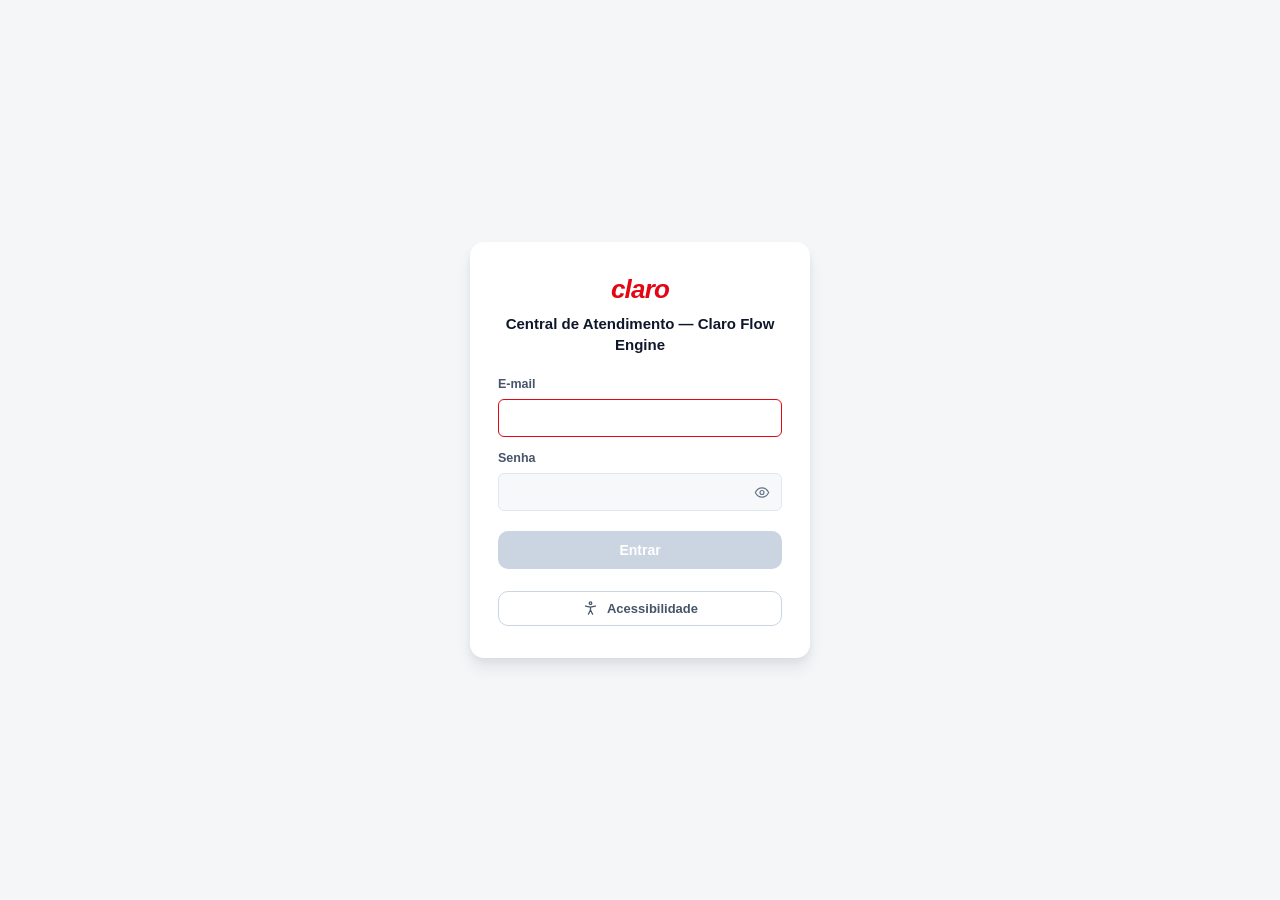
==== commit e5c88b9a: "fix(a11y): make the VLibras menu button text match what it does" ====
--- a/channels/attendant-panel/index.html
+++ b/channels/attendant-panel/index.html
@@ -968,8 +968,8 @@
 
     <div class="a11y-group">
       <h3 class="a11y-group-title">Libras</h3>
-      <p class="a11y-help">Abre o tradutor VLibras (ícone no canto da tela).</p>
-      <button type="button" id="a11y-vlibras-button" class="a11y-button">Abrir tradutor VLibras</button>
+      <p class="a11y-help">Leva o foco ao ícone do VLibras, no canto da tela. Com o foco nele, pressione Enter para abrir.</p>
+      <button type="button" id="a11y-vlibras-button" class="a11y-button">Focar no ícone do VLibras</button>
     </div>
 
     <div class="a11y-group">
